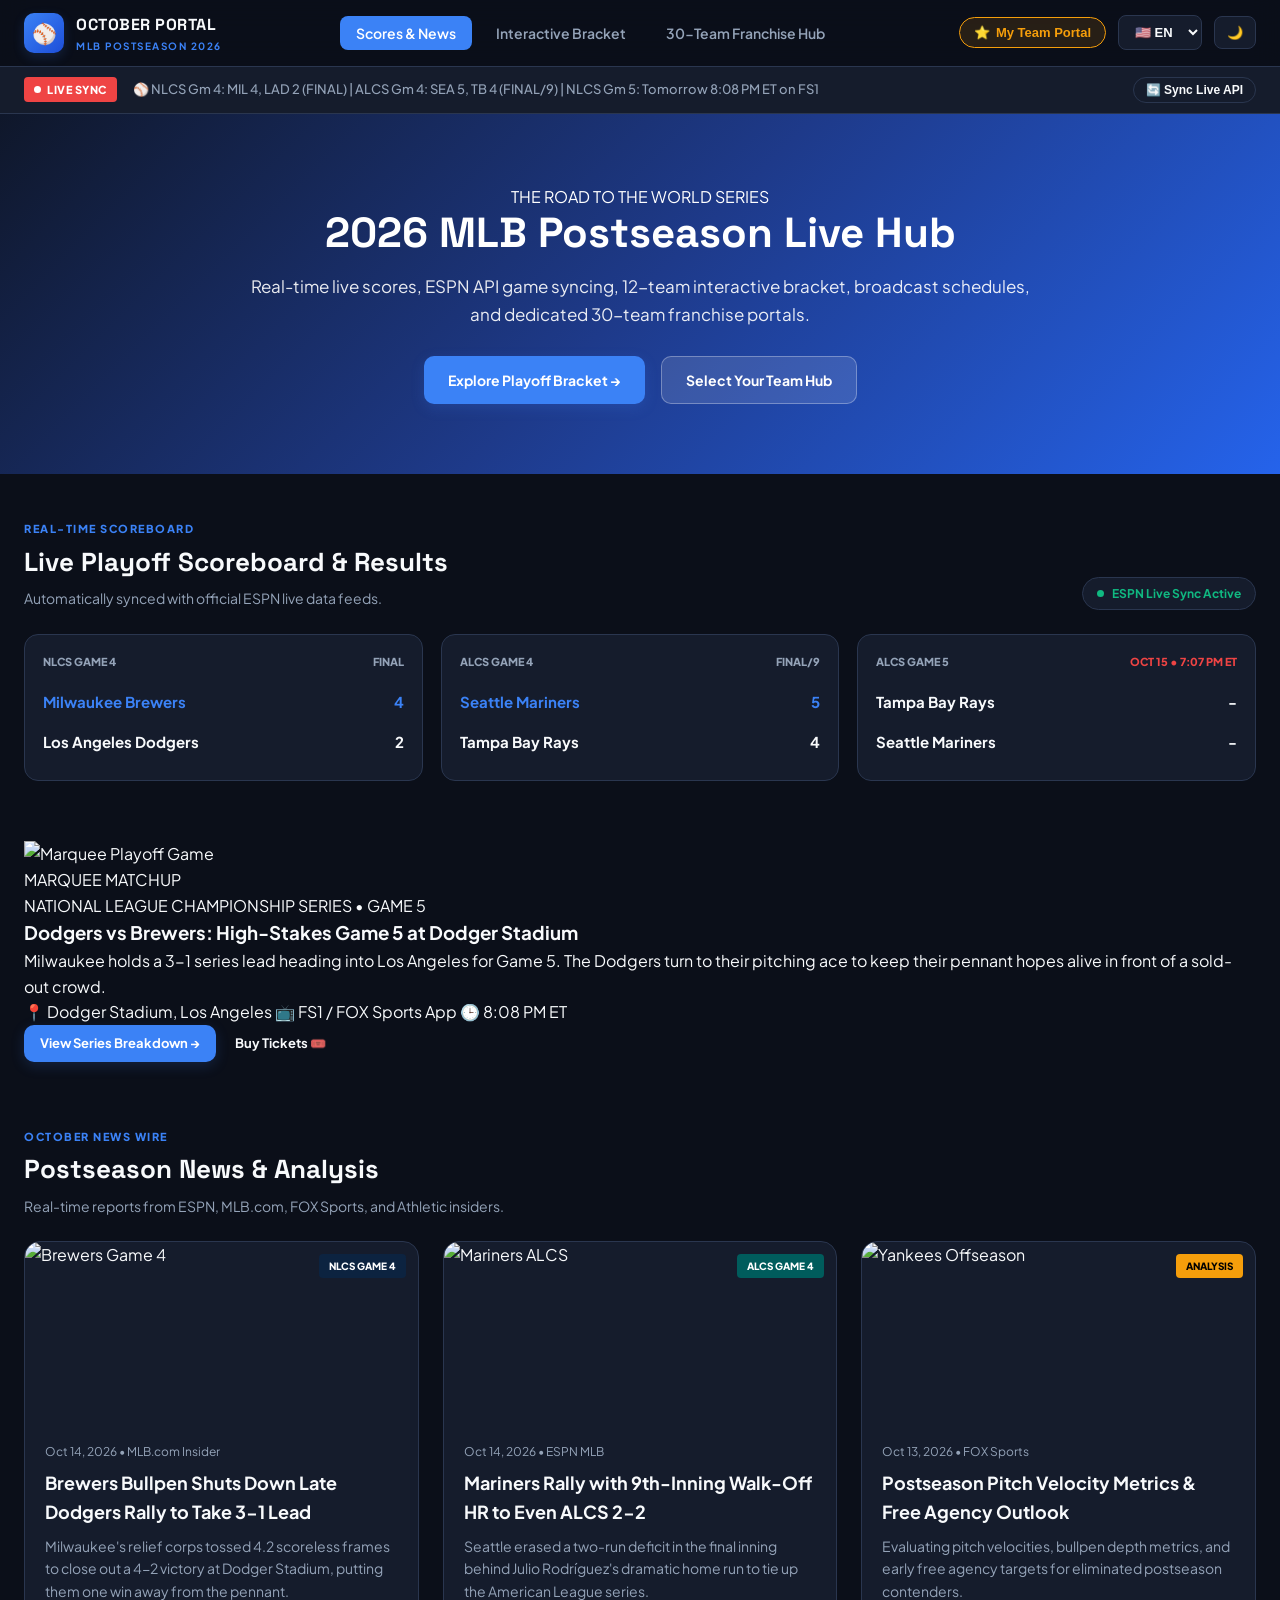
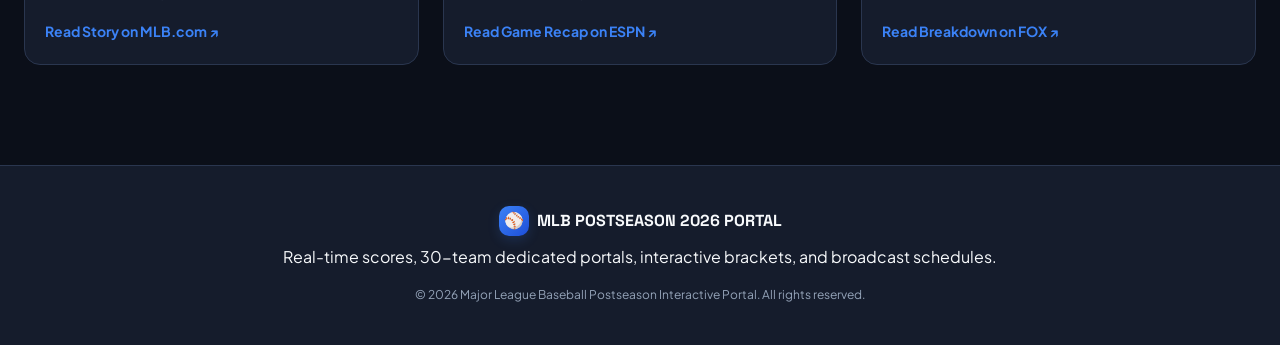
==== index.html @ 50878a73 "Update index.html" ====
<!DOCTYPE html>
<html lang="en">
<head>
  <meta charset="UTF-8">
  <meta name="viewport" content="width=device-width, initial-scale=1.0">
  <title>MLB Postseason 2026 | Live Scores & News Wire</title>
  <link rel="stylesheet" href="styles.css">
  <link rel="preconnect" href="https://fonts.googleapis.com">
  <link rel="preconnect" href="https://fonts.gstatic.com" crossorigin>
  <link href="https://fonts.googleapis.com/css2?family=Plus+Jakarta+Sans:wght@400;500;600;700;800&family=Space+Grotesk:wght@700;800&display=swap" rel="stylesheet">
</head>
<body class="dark-mode page-home">

  <!-- Sticky Glassmorphic Top Navigation -->
  <header class="top-header">
    <nav class="navbar">
      <a href="index.html" class="brand-logo">
        <div class="logo-icon-bg">⚾</div>
        <div class="logo-text">
          <span class="logo-title">OCTOBER PORTAL</span>
          <span class="logo-sub">MLB POSTSEASON 2026</span>
        </div>
      </a>

      <ul class="nav-directory">
        <li><a href="index.html" class="nav-link active" id="nav-home">Scores & News</a></li>
        <li><a href="bracket.html" class="nav-link" id="nav-bracket">Interactive Bracket</a></li>
        <li><a href="teams.html" class="nav-link" id="nav-teams">30-Team Franchise Hub</a></li>
      </ul>

      <div class="header-controls">
        <button onclick="openFavoriteTeamPortal()" class="fav-quick-pill" id="fav-quick-btn">
          <span class="star-icon">⭐</span> <span id="fav-quick-label">My Team Portal</span>
        </button>
        <div class="select-wrapper">
          <select id="lang-select" class="custom-select" onchange="changeLanguage(this.value)">
            <option value="en">🇺🇸 EN</option>
            <option value="es">🇲🇽 ES</option>
            <option value="zh">🇨🇳 ZH</option>
          </select>
        </div>
        <button id="theme-toggle" class="icon-toggle-btn" onclick="toggleTheme()" aria-label="Toggle Theme">
          <span id="theme-icon">🌙</span>
        </button>
      </div>
    </nav>
  </header>

  <!-- Live Score Ticker -->
  <div class="ticker-bar">
    <div class="ticker-badge"><span class="pulse-dot"></span> LIVE SYNC</div>
    <div class="ticker-content" id="ticker-content">
      <span>⚾ Syncing real-time MLB stats feed from ESPN...</span>
    </div>
    <button onclick="fetchLiveMLBData()" class="sync-refresh-btn">🔄 Sync Live API</button>
  </div>

  <!-- Hero Banner: Home Page -->
  <section class="hero-section hero-home">
    <div class="hero-overlay"></div>
    <div class="hero-container">
      <div class="hero-tag-badge">THE ROAD TO THE WORLD SERIES</div>
      <h1 id="hero-heading" class="hero-title">2026 MLB Postseason Live Hub</h1>
      <p id="hero-subtext" class="hero-description">Real-time live scores, ESPN API game syncing, 12-team interactive bracket, broadcast schedules, and dedicated 30-team franchise portals.</p>
      <div class="hero-btn-group">
        <a href="bracket.html" class="btn btn-primary" id="btn-hero-bracket">Explore Playoff Bracket →</a>
        <a href="teams.html" class="btn btn-secondary" id="btn-hero-teams">Select Your Team Hub</a>
      </div>
    </div>
  </section>

  <main class="main-layout">

    <!-- Live Scoreboard -->
    <section id="live-scores" class="content-section">
      <div class="section-heading">
        <div>
          <span class="heading-kicker">REAL-TIME SCOREBOARD</span>
          <h2 id="heading-live">Live Playoff Scoreboard & Results</h2>
          <p class="section-subtitle" id="sub-live">Automatically synced with official ESPN live data feeds.</p>
        </div>
        <div class="live-status-pill">
          <span class="pulse-dot green"></span> ESPN Live Sync Active
        </div>
      </div>

      <div class="scoreboard-grid" id="live-scoreboard-grid">
        <!-- Dynamically rendered by script.js -->
      </div>
    </section>

    <!-- Marquee Game Spotlight Feature -->
    <section class="content-section">
      <div class="marquee-feature-card">
        <div class="marquee-img-wrap">
          <img src="https://images.unsplash.com/photo-1540747913346-19e32dc3e97e?auto=format&fit=crop&w=1200&q=80" alt="Marquee Playoff Game" onerror="this.onerror=null; this.src='https://images.unsplash.com/photo-1508802222057-4cabc15b825f?auto=format&fit=crop&w=1200&q=80';">
          <div class="marquee-tag">MARQUEE MATCHUP</div>
        </div>
        <div class="marquee-body">
          <div class="marquee-league">NATIONAL LEAGUE CHAMPIONSHIP SERIES • GAME 5</div>
          <h3>Dodgers vs Brewers: High-Stakes Game 5 at Dodger Stadium</h3>
          <p>Milwaukee holds a 3-1 series lead heading into Los Angeles for Game 5. The Dodgers turn to their pitching ace to keep their pennant hopes alive in front of a sold-out crowd.</p>
          <div class="marquee-meta-row">
            <span class="meta-item">📍 Dodger Stadium, Los Angeles</span>
            <span class="meta-item">📺 FS1 / FOX Sports App</span>
            <span class="meta-item">🕒 8:08 PM ET</span>
          </div>
          <div class="marquee-actions">
            <a href="bracket.html" class="btn btn-primary btn-sm">View Series Breakdown →</a>
            <a href="https://www.ticketmaster.com/mlb" target="_blank" class="btn btn-outline btn-sm">Buy Tickets 🎟️</a>
          </div>
        </div>
      </div>
    </section>

    <!-- Postseason Media & News Wire -->
    <section id="news-feed" class="content-section">
      <div class="section-heading">
        <div>
          <span class="heading-kicker">OCTOBER NEWS WIRE</span>
          <h2 id="heading-news">Postseason News & Analysis</h2>
          <p class="section-subtitle">Real-time reports from ESPN, MLB.com, FOX Sports, and Athletic insiders.</p>
        </div>
      </div>

      <div class="news-masonry">
        <article class="news-card">
          <div class="news-thumb">
            <img src="https://images.unsplash.com/photo-1508802222057-4cabc15b825f?auto=format&fit=crop&w=800&q=80" alt="Brewers Game 4" onerror="this.onerror=null; this.src='https://images.unsplash.com/photo-1540747913346-19e32dc3e97e?auto=format&fit=crop&w=800&q=80';">
            <span class="news-badge badge-nlcs">NLCS GAME 4</span>
          </div>
          <div class="news-body">
            <div class="news-meta">Oct 14, 2026 • MLB.com Insider</div>
            <h3>Brewers Bullpen Shuts Down Late Dodgers Rally to Take 3-1 Lead</h3>
            <p>Milwaukee's relief corps tossed 4.2 scoreless frames to close out a 4-2 victory at Dodger Stadium, putting them one win away from the pennant.</p>
            <a href="https://www.mlb.com/news" target="_blank" class="news-action-btn">Read Story on MLB.com ↗</a>
          </div>
        </article>

        <article class="news-card">
          <div class="news-thumb">
            <img src="https://images.unsplash.com/photo-1562077772-3bd90403f7f0?auto=format&fit=crop&w=800&q=80" alt="Mariners ALCS" onerror="this.onerror=null; this.src='https://images.unsplash.com/photo-1540747913346-19e32dc3e97e?auto=format&fit=crop&w=800&q=80';">
            <span class="news-badge badge-alcs">ALCS GAME 4</span>
          </div>
          <div class="news-body">
            <div class="news-meta">Oct 14, 2026 • ESPN MLB</div>
            <h3>Mariners Rally with 9th-Inning Walk-Off HR to Even ALCS 2-2</h3>
            <p>Seattle erased a two-run deficit in the final inning behind Julio Rodríguez's dramatic home run to tie up the American League series.</p>
            <a href="https://www.espn.com/mlb/" target="_blank" class="news-action-btn">Read Game Recap on ESPN ↗</a>
          </div>
        </article>

        <article class="news-card">
          <div class="news-thumb">
            <img src="https://images.unsplash.com/photo-1516834474-48c0abc2a902?auto=format&fit=crop&w=800&q=80" alt="Yankees Offseason" onerror="this.onerror=null; this.src='https://images.unsplash.com/photo-1562077772-3bd90403f7f0?auto=format&fit=crop&w=800&q=80';">
            <span class="news-badge badge-analysis">ANALYSIS</span>
          </div>
          <div class="news-body">
            <div class="news-meta">Oct 13, 2026 • FOX Sports</div>
            <h3>Postseason Pitch Velocity Metrics & Free Agency Outlook</h3>
            <p>Evaluating pitch velocities, bullpen depth metrics, and early free agency targets for eliminated postseason contenders.</p>
            <a href="https://www.foxsports.com/mlb" target="_blank" class="news-action-btn">Read Breakdown on FOX ↗</a>
          </div>
        </article>
      </div>
    </section>

  </main>

  <footer>
    <div class="footer-container">
      <div class="footer-brand">
        <span class="logo-icon-bg sm">⚾</span>
        <span>MLB POSTSEASON 2026 PORTAL</span>
      </div>
      <p>Real-time scores, 30-team dedicated portals, interactive brackets, and broadcast schedules.</p>
      <div class="footer-copy">&copy; 2026 Major League Baseball Postseason Interactive Portal. All rights reserved.</div>
    </div>
  </footer>

  <script src="script.js"></script>
</body>
</html>
---- styles.css ----
/* Custom Design Variables */
:root {
  --bg-dark: #0b0f19;
  --bg-surface: #151c2c;
  --bg-surface-hover: #1e293b;
  --border-color: #2a364f;
  --text-main: #f8fafc;
  --text-muted: #94a3b8;
  
  --primary-blue: #3b82f6;
  --primary-blue-hover: #2563eb;
  --accent-gold: #f59e0b;
  --accent-green: #10b981;
  --accent-red: #ef4444;
  
  --header-bg: rgba(11, 15, 25, 0.92);
  --shadow-glow: rgba(59, 130, 246, 0.18);

  --team-theme-primary: #1e3a8a;
  --team-theme-accent: #2563eb;
}

body.light-mode {
  --bg-dark: #f8fafc;
  --bg-surface: #ffffff;
  --bg-surface-hover: #f1f5f9;
  --border-color: #cbd5e1;
  --text-main: #0f172a;
  --text-muted: #64748b;
  --primary-blue: #2563eb;
  --primary-blue-hover: #1d4ed8;
  --accent-gold: #d97706;
  --accent-green: #059669;
  --accent-red: #dc2626;
  --header-bg: rgba(255, 255, 255, 0.94);
  --shadow-glow: rgba(0, 0, 0, 0.06);
}

/* Base Reset & Hyperlink Engine (No Default Blue Links) */
* {
  box-sizing: border-box;
  margin: 0;
  padding: 0;
}

html {
  scroll-behavior: smooth;
  font-family: 'Plus Jakarta Sans', -apple-system, BlinkMacSystemFont, sans-serif;
}

body {
  background-color: var(--bg-dark);
  color: var(--text-main);
  line-height: 1.6;
  transition: background-color 0.3s ease, color 0.3s ease;
}

/* Global Link Reset - Removes default blue browser underlined links */
a, a:visited, a:hover, a:active {
  color: inherit;
  text-decoration: none;
}

/* Sticky Top Navigation Directory */
.top-header {
  position: sticky;
  top: 0;
  z-index: 1000;
  background-color: var(--header-bg);
  backdrop-filter: blur(14px);
  border-bottom: 1px solid var(--border-color);
}

.navbar {
  max-width: 1280px;
  margin: 0 auto;
  padding: 12px 24px;
  display: flex;
  justify-content: space-between;
  align-items: center;
  gap: 20px;
}

.brand-logo {
  display: flex;
  align-items: center;
  gap: 12px;
}

.logo-icon-bg {
  width: 40px;
  height: 40px;
  background: linear-gradient(135deg, var(--primary-blue), #1d4ed8);
  border-radius: 10px;
  display: flex;
  justify-content: center;
  align-items: center;
  font-size: 20px;
  box-shadow: 0 4px 12px var(--shadow-glow);
}

.logo-icon-bg.sm {
  width: 30px;
  height: 30px;
  font-size: 16px;
}

.logo-text {
  display: flex;
  flex-direction: column;
}

.logo-title {
  font-family: 'Space Grotesk', sans-serif;
  font-size: 16px;
  font-weight: 800;
  letter-spacing: 0.5px;
}

.logo-sub {
  font-size: 10px;
  font-weight: 700;
  color: var(--primary-blue);
  letter-spacing: 1.5px;
}

.nav-directory {
  display: flex;
  list-style: none;
  gap: 8px;
}

.nav-link {
  padding: 8px 16px;
  border-radius: 8px;
  font-size: 14px;
  font-weight: 600;
  color: var(--text-muted);
  transition: all 0.2s ease;
}

.nav-link:hover {
  color: var(--text-main);
  background-color: var(--bg-surface-hover);
}

.nav-link.active {
  background-color: var(--primary-blue);
  color: #ffffff;
}

.header-controls {
  display: flex;
  align-items: center;
  gap: 12px;
}

.fav-quick-pill {
  background-color: rgba(245, 158, 11, 0.12);
  color: var(--accent-gold);
  border: 1px solid var(--accent-gold);
  padding: 7px 14px;
  border-radius: 20px;
  font-size: 13px;
  font-weight: 700;
  cursor: pointer;
  display: flex;
  align-items: center;
  gap: 6px;
  transition: transform 0.2s;
}

.fav-quick-pill:hover {
  transform: translateY(-1px);
  background-color: rgba(245, 158, 11, 0.22);
}

.custom-select, select, button {
  background-color: var(--bg-surface);
  color: var(--text-main);
  border: 1px solid var(--border-color);
  padding: 8px 12px;
  border-radius: 8px;
  font-size: 13px;
  font-weight: 600;
  cursor: pointer;
  outline: none;
  transition: all 0.2s;
}

button:hover, select:hover {
  border-color: var(--primary-blue);
}

.icon-toggle-btn {
  padding: 8px 12px;
  border-radius: 8px;
}

/* Live Ticker Bar */
.ticker-bar {
  background-color: var(--bg-surface);
  border-bottom: 1px solid var(--border-color);
  padding: 10px 24px;
  display: flex;
  align-items: center;
  gap: 16px;
  font-size: 13px;
}

.ticker-badge {
  background-color: var(--accent-red);
  color: #ffffff;
  font-weight: 800;
  font-size: 11px;
  padding: 4px 10px;
  border-radius: 4px;
  letter-spacing: 0.5px;
  display: flex;
  align-items: center;
  gap: 6px;
  white-space: nowrap;
}

.pulse-dot {
  width: 7px;
  height: 7px;
  background-color: #ffffff;
  border-radius: 50%;
  animation: pulse-animation 1.5s infinite;
}

.pulse-dot.green {
  background-color: var(--accent-green);
}

@keyframes pulse-animation {
  0% { opacity: 1; transform: scale(0.9); }
  50% { opacity: 0.4; transform: scale(1.1); }
  100% { opacity: 1; transform: scale(0.9); }
}

.ticker-content {
  flex: 1;
  overflow: hidden;
  white-space: nowrap;
  color: var(--text-muted);
  font-weight: 500;
}

.sync-refresh-btn {
  padding: 5px 12px;
  font-size: 12px;
  border-radius: 20px;
}

/* Hero Section */
.hero-section {
  position: relative;
  background: linear-gradient(135deg, #0f172a 0%, #1e3a8a 50%, #2563eb 100%);
  padding: 70px 24px;
  text-align: center;
  color: #ffffff;
  overflow: hidden;
}

.hero-container {
  max-width: 800px;
  margin: 0 auto;
  position: relative;
  z-index: 2;
}

.hero-tag {
  display: inline-block;
  background-color: var(--accent-gold);
  color: #000000;
  font-size: 11px;
  font-weight: 900;
  padding: 4px 12px;
  border-radius: 20px;
  letter-spacing: 1px;
  margin-bottom: 16px;
}

.hero-title {
  font-family: 'Space Grotesk', sans-serif;
  font-size: 42px;
  font-weight: 800;
  line-height: 1.15;
  margin-bottom: 16px;
}

.hero-description {
  font-size: 17px;
  opacity: 0.9;
  margin-bottom: 28px;
}

.hero-btn-group {
  display: flex;
  justify-content: center;
  gap: 16px;
  flex-wrap: wrap;
}

/* Buttons Engine */
.btn {
  display: inline-flex;
  align-items: center;
  justify-content: center;
  padding: 12px 24px;
  border-radius: 10px;
  font-size: 14px;
  font-weight: 700;
  cursor: pointer;
  transition: all 0.2s ease;
  border: none;
}

.btn:hover {
  transform: translateY(-2px);
}

.btn-primary {
  background-color: var(--primary-blue);
  color: #ffffff;
  box-shadow: 0 4px 14px var(--shadow-glow);
}

.btn-primary:hover {
  background-color: var(--primary-blue-hover);
}

.btn-secondary {
  background-color: rgba(255, 255, 255, 0.12);
  color: #ffffff;
  border: 1px solid rgba(255, 255, 255, 0.3);
}

.btn-sm {
  padding: 8px 16px;
  font-size: 13px;
}

/* Content Layout */
.main-layout {
  max-width: 1280px;
  margin: 0 auto;
  padding: 40px 24px;
}

.content-section {
  margin-bottom: 60px;
}

.section-heading {
  display: flex;
  justify-content: space-between;
  align-items: flex-end;
  margin-bottom: 24px;
  flex-wrap: wrap;
  gap: 16px;
}

.heading-kicker {
  font-size: 11px;
  font-weight: 800;
  color: var(--primary-blue);
  letter-spacing: 1.5px;
}

.section-heading h2 {
  font-family: 'Space Grotesk', sans-serif;
  font-size: 26px;
  font-weight: 800;
  margin-top: 2px;
}

.section-subtitle {
  color: var(--text-muted);
  font-size: 14px;
  margin-top: 4px;
}

.live-status-pill {
  display: flex;
  align-items: center;
  gap: 8px;
  font-size: 12px;
  font-weight: 700;
  color: var(--accent-green);
  background-color: var(--bg-surface);
  padding: 6px 14px;
  border-radius: 20px;
  border: 1px solid var(--border-color);
}

/* Scoreboard Cards Grid */
.scoreboard-grid {
  display: grid;
  grid-template-columns: repeat(auto-fit, minmax(280px, 1fr));
  gap: 18px;
}

.score-card {
  background-color: var(--bg-surface);
  border: 1px solid var(--border-color);
  border-radius: 14px;
  padding: 18px;
  transition: transform 0.2s, border-color 0.2s;
}

.score-card:hover {
  transform: translateY(-3px);
  border-color: var(--primary-blue);
}

.card-top {
  display: flex;
  justify-content: space-between;
  font-size: 11px;
  font-weight: 800;
  color: var(--text-muted);
  margin-bottom: 12px;
}

.status-badge {
  color: var(--accent-red);
}

.status-badge.final {
  color: var(--text-muted);
}

.team-score-row {
  display: flex;
  justify-content: space-between;
  align-items: center;
  padding: 8px 0;
  font-size: 15px;
  font-weight: 700;
}

.team-score-row.winner {
  color: var(--primary-blue);
}

/* Interactive Playoff Bracket Grid */
.bracket-filter-btns {
  display: flex;
  gap: 8px;
}

.filter-tab {
  padding: 8px 16px;
  border-radius: 8px;
  font-size: 13px;
  font-weight: 700;
}

.filter-tab.active {
  background-color: var(--primary-blue);
  color: #ffffff;
  border-color: var(--primary-blue);
}

.bracket-wrapper {
  background-color: var(--bg-surface);
  border: 1px solid var(--border-color);
  border-radius: 16px;
  padding: 24px;
  overflow-x: auto;
}

.bracket-tree {
  display: grid;
  grid-template-columns: repeat(4, minmax(230px, 1fr));
  gap: 20px;
  min-width: 950px;
}

.round-header {
  font-size: 13px;
  font-weight: 800;
  text-transform: uppercase;
  letter-spacing: 0.5px;
  margin-bottom: 18px;
  padding-bottom: 8px;
  border-bottom: 2px solid var(--border-color);
  text-align: center;
}

.sub-head {
  font-size: 11px;
  color: var(--text-muted);
  text-transform: none;
  display: block;
}

.gold-header {
  color: var(--accent-gold);
}

.matchup-node {
  background-color: var(--bg-dark);
  border: 1px solid var(--border-color);
  border-radius: 12px;
  padding: 12px;
  margin-bottom: 18px;
  cursor: pointer;
  transition: transform 0.2s, border-color 0.2s, box-shadow 0.2s;
}

.matchup-node:hover {
  transform: scale(1.02);
  border-color: var(--primary-blue);
  box-shadow: 0 4px 14px var(--shadow-glow);
}

.node-label {
  font-size: 10px;
  font-weight: 800;
  color: var(--text-muted);
  margin-bottom: 8px;
}

.live-label {
  color: var(--accent-red);
}

.ws-label {
  color: var(--accent-gold);
}

.node-team {
  display: flex;
  justify-content: space-between;
  align-items: center;
  padding: 6px 8px;
  border-radius: 6px;
  font-size: 13px;
  font-weight: 600;
}

.node-team.winner {
  background-color: rgba(59, 130, 246, 0.15);
  color: var(--primary-blue);
  font-weight: 800;
}

.node-score {
  font-weight: 800;
}

.node-status {
  font-size: 11px;
  font-weight: 700;
  text-align: center;
  margin-top: 8px;
  color: var(--text-muted);
}

.node-status.gold {
  color: var(--accent-gold);
}

/* Info List Card */
.info-card-box {
  background-color: var(--bg-surface);
  border: 1px solid var(--border-color);
  border-radius: 14px;
  padding: 24px;
  margin-top: 24px;
}

.info-card-box h3 {
  font-size: 18px;
  margin-bottom: 12px;
}

.styled-info-list {
  list-style: none;
}

.styled-info-list li {
  padding: 8px 0;
  font-size: 14px;
  color: var(--text-muted);
  border-bottom: 1px dashed var(--border-color);
}

.styled-info-list li strong {
  color: var(--text-main);
}

/* Schedule Table */
.table-card-wrapper {
  background-color: var(--bg-surface);
  border: 1px solid var(--border-color);
  border-radius: 14px;
  overflow-x: auto;
}

.schedule-table {
  width: 100%;
  border-collapse: collapse;
  text-align: left;
}

.schedule-table th, .schedule-table td {
  padding: 16px 20px;
  border-bottom: 1px solid var(--border-color);
  font-size: 14px;
}

.schedule-table th {
  background-color: rgba(0, 0, 0, 0.12);
  color: var(--text-muted);
  font-size: 12px;
  text-transform: uppercase;
}

.net-pill {
  display: inline-block;
  padding: 4px 10px;
  border-radius: 6px;
  font-size: 11px;
  font-weight: 800;
  color: #ffffff;
}

.net-fox { background-color: #002d62; }
.net-fs1 { background-color: #022340; border: 1px solid #00a4e4; }
.net-tbs { background-color: #00a3e0; }
.net-espn { background-color: #cc0000; }

.ticket-pill-btn {
  background-color: var(--accent-green);
  color: #ffffff !important;
  padding: 6px 14px;
  border-radius: 6px;
  font-size: 12px;
  font-weight: 700;
  display: inline-block;
  transition: transform 0.2s;
}

.ticket-pill-btn:hover {
  transform: translateY(-2px);
}

/* 30-Team Franchise Directory Grid */
.division-tab-bar {
  display: flex;
  gap: 8px;
  overflow-x: auto;
  margin-bottom: 20px;
  padding-bottom: 6px;
}

.div-tab-btn {
  padding: 8px 16px;
  border-radius: 20px;
  white-space: nowrap;
}

.div-tab-btn.active {
  background-color: var(--primary-blue);
  color: #ffffff;
  border-color: var(--primary-blue);
}

.team-grid-picker {
  display: grid;
  grid-template-columns: repeat(auto-fill, minmax(130px, 1fr));
  gap: 12px;
  margin-bottom: 24px;
  max-height: 280px;
  overflow-y: auto;
  padding-right: 4px;
}

.team-btn {
  background-color: var(--bg-surface);
  border: 1px solid var(--border-color);
  padding: 12px;
  border-radius: 10px;
  font-size: 13px;
  font-weight: 700;
  text-align: center;
  cursor: pointer;
  transition: all 0.2s;
}

.team-btn:hover, .team-btn.active {
  background-color: var(--primary-blue);
  color: #ffffff;
  border-color: var(--primary-blue);
}

/* Dynamic Spotlight Preview Card */
.spotlight-card {
  display: grid;
  grid-template-columns: 320px 1fr;
  gap: 28px;
  background-color: var(--bg-surface);
  border: 1px solid var(--border-color);
  border-radius: 18px;
  padding: 28px;
}

@media (max-width: 820px) {
  .spotlight-card {
    grid-template-columns: 1fr;
  }
}

.spotlight-media {
  position: relative;
  border-radius: 14px;
  overflow: hidden;
  height: 240px;
}

.spotlight-media img {
  width: 100%;
  height: 100%;
  object-fit: cover;
}

.spotlight-media-badge {
  position: absolute;
  bottom: 12px;
  left: 12px;
  background-color: rgba(0, 0, 0, 0.85);
  color: var(--accent-gold);
  font-size: 12px;
  font-weight: 800;
  padding: 4px 12px;
  border-radius: 6px;
}

.spotlight-header {
  display: flex;
  justify-content: space-between;
  align-items: center;
  margin-bottom: 14px;
  flex-wrap: wrap;
  gap: 12px;
}

.spotlight-header h3 {
  font-size: 26px;
  font-weight: 800;
}

.spotlight-action-row {
  display: flex;
  gap: 10px;
}

.btn-fav-heart {
  background-color: rgba(239, 68, 68, 0.12);
  color: var(--accent-red);
  border: 1px solid var(--accent-red);
  padding: 8px 16px;
  border-radius: 20px;
  font-size: 13px;
}

.spotlight-description {
  font-size: 15px;
  color: var(--text-muted);
  margin-bottom: 20px;
}

.spotlight-stats-grid {
  display: grid;
  grid-template-columns: repeat(auto-fit, minmax(130px, 1fr));
  gap: 12px;
}

.stat-pill-box {
  background-color: var(--bg-dark);
  border: 1px solid var(--border-color);
  padding: 12px 14px;
  border-radius: 10px;
}

.stat-lbl {
  display: block;
  font-size: 11px;
  color: var(--text-muted);
}

.stat-val {
  font-size: 15px;
  font-weight: 800;
  color: var(--primary-blue);
}

/* Dedicated Team Portal View */
.portal-header-banner {
  background: linear-gradient(135deg, var(--team-theme-primary) 0%, var(--team-theme-accent) 100%);
  padding: 45px 24px;
  color: #ffffff;
  border-bottom: 2px solid rgba(255, 255, 255, 0.1);
}

.portal-container {
  max-width: 1280px;
  margin: 0 auto;
}

.back-link-btn {
  background-color: rgba(0, 0, 0, 0.35);
  color: #ffffff;
  border: 1px solid rgba(255, 255, 255, 0.3);
  padding: 6px 16px;
  border-radius: 20px;
  font-size: 13px;
  font-weight: 700;
  margin-bottom: 20px;
  cursor: pointer;
}

.portal-identity-row {
  display: flex;
  align-items: center;
  gap: 20px;
}

.portal-logo-circle {
  width: 80px;
  height: 80px;
  background: rgba(255, 255, 255, 0.15);
  border: 2px solid rgba(255, 255, 255, 0.3);
  border-radius: 50%;
  display: flex;
  justify-content: center;
  align-items: center;
  font-size: 38px;
}

.portal-badge-group {
  display: flex;
  gap: 8px;
  margin-bottom: 6px;
}

.pill-badge {
  font-size: 11px;
  font-weight: 800;
  padding: 3px 10px;
  border-radius: 12px;
}

.pill-badge.gold {
  background-color: var(--accent-gold);
  color: #000000;
}

.pill-badge.outline {
  border: 1px solid #ffffff;
  color: #ffffff;
}

.portal-titles h1 {
  font-family: 'Space Grotesk', sans-serif;
  font-size: 36px;
  font-weight: 800;
}

.portal-sub {
  opacity: 0.85;
  font-size: 15px;
}

.portal-actions {
  display: flex;
  gap: 12px;
  margin-top: 24px;
}

.portal-subnav-tabs {
  display: flex;
  gap: 12px;
  border-bottom: 2px solid var(--border-color);
  margin-bottom: 30px;
  overflow-x: auto;
}

.portal-tab-btn {
  background: transparent;
  border: none;
  border-bottom: 3px solid transparent;
  border-radius: 0;
  padding: 12px 20px;
  font-size: 15px;
  font-weight: 700;
  color: var(--text-muted);
}

.portal-tab-btn.active {
  color: var(--primary-blue);
  border-bottom-color: var(--primary-blue);
  background: transparent;
}

.portal-tab-content {
  display: none;
}

.portal-tab-content.active {
  display: block;
}

.portal-grid-2col {
  display: grid;
  grid-template-columns: 2fr 1fr;
  gap: 24px;
}

@media (max-width: 850px) {
  .portal-grid-2col {
    grid-template-columns: 1fr;
  }
}

.card-box {
  background-color: var(--bg-surface);
  border: 1px solid var(--border-color);
  border-radius: 16px;
  padding: 24px;
}

.body-p {
  font-size: 16px;
  line-height: 1.7;
  color: var(--text-main);
  margin-top: 10px;
}

.honors-data-list {
  list-style: none;
  margin-top: 16px;
}

.honors-data-list li {
  padding: 12px 0;
  border-bottom: 1px solid var(--border-color);
  display: flex;
  justify-content: space-between;
  font-size: 14px;
}

.roster-card-grid {
  display: grid;
  grid-template-columns: repeat(auto-fit, minmax(220px, 1fr));
  gap: 16px;
  margin-top: 20px;
}

.roster-card {
  background-color: var(--bg-dark);
  border: 1px solid var(--border-color);
  padding: 16px;
  border-radius: 12px;
}

.roster-card strong {
  display: block;
  font-size: 16px;
  color: var(--primary-blue);
}

.roster-card span {
  font-size: 13px;
  color: var(--text-muted);
}

/* News Masonry Engine */
.news-masonry {
  display: grid;
  grid-template-columns: repeat(auto-fit, minmax(300px, 1fr));
  gap: 24px;
}

.news-card {
  background-color: var(--bg-surface);
  border: 1px solid var(--border-color);
  border-radius: 16px;
  overflow: hidden;
  transition: transform 0.2s;
}

.news-card:hover {
  transform: translateY(-4px);
}

.news-thumb {
  position: relative;
  height: 180px;
}

.news-thumb img {
  width: 100%;
  height: 100%;
  object-fit: cover;
}

.news-badge {
  position: absolute;
  top: 12px;
  right: 12px;
  background: rgba(0, 0, 0, 0.85);
  color: #fff;
  font-size: 10px;
  font-weight: 800;
  padding: 4px 10px;
  border-radius: 4px;
}

.badge-nlcs { background-color: #0c2340; }
.badge-alcs { background-color: #005c5c; }
.badge-analysis { background-color: #f59e0b; color: #000; }

.news-body {
  padding: 20px;
}

.news-meta {
  font-size: 12px;
  color: var(--text-muted);
}

.news-body h3 {
  font-size: 18px;
  margin: 8px 0;
}

.news-body p {
  font-size: 14px;
  color: var(--text-muted);
  margin-bottom: 16px;
}

.news-action-btn {
  color: var(--primary-blue);
  font-weight: 700;
  font-size: 14px;
  display: inline-block;
}

.news-action-btn:hover {
  text-decoration: underline;
}

/* Modal Window Overlay */
.modal-backdrop {
  position: fixed;
  top: 0;
  left: 0;
  width: 100%;
  height: 100%;
  background-color: rgba(0, 0, 0, 0.8);
  backdrop-filter: blur(6px);
  z-index: 2000;
  display: none;
  justify-content: center;
  align-items: center;
  padding: 20px;
}

.modal-card {
  background-color: var(--bg-surface);
  border: 1px solid var(--border-color);
  border-radius: 18px;
  max-width: 550px;
  width: 100%;
  padding: 28px;
  position: relative;
}

.modal-close-btn {
  position: absolute;
  top: 16px;
  right: 16px;
  font-size: 24px;
  border: none;
  background: none;
  color: var(--text-muted);
  cursor: pointer;
}

/* Footer */
footer {
  border-top: 1px solid var(--border-color);
  padding: 40px 24px;
  text-align: center;
  background-color: var(--bg-surface);
}

.footer-brand {
  display: flex;
  align-items: center;
  justify-content: center;
  gap: 8px;
  font-family: 'Space Grotesk', sans-serif;
  font-weight: 800;
  font-size: 16px;
  margin-bottom: 8px;
}

.footer-copy {
  margin-top: 16px;
  font-size: 12px;
  color: var(--text-muted);
}
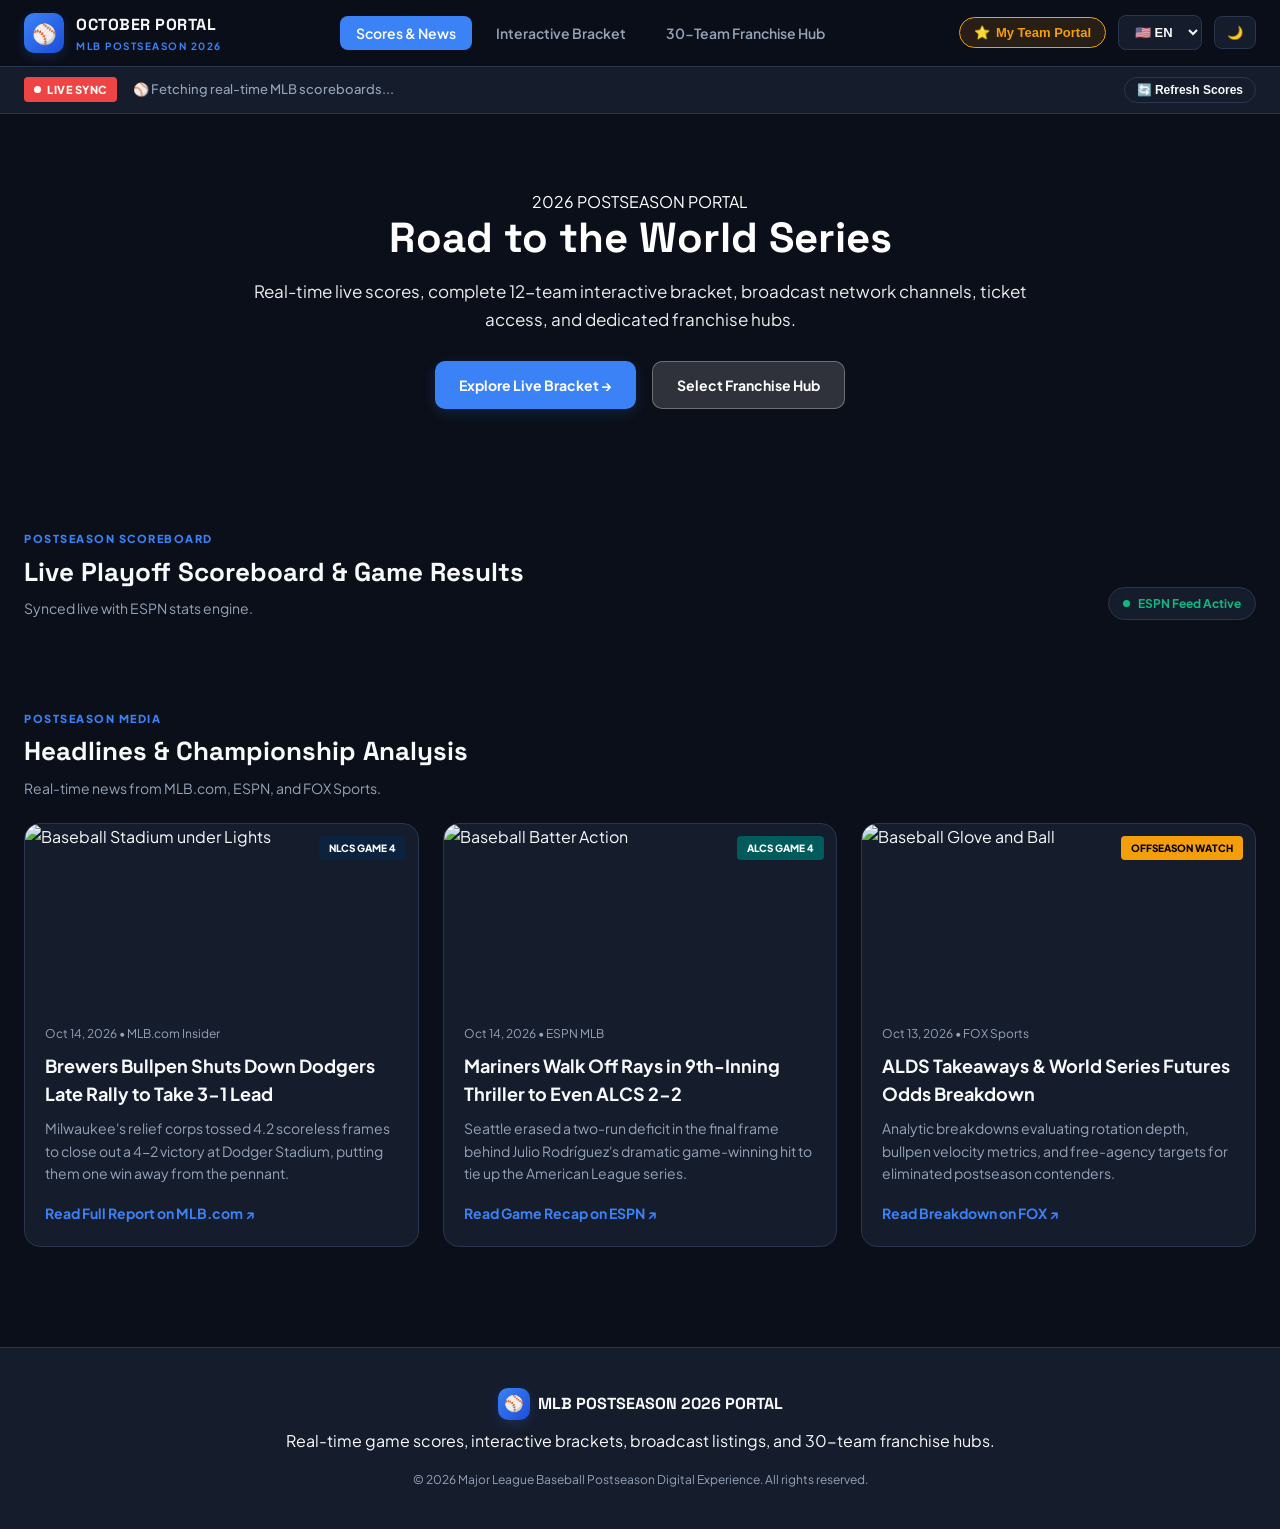
==== commit 7189c616: "Update index.html" ====
--- a/index.html
+++ b/index.html
@@ -3,15 +3,15 @@
 <head>
   <meta charset="UTF-8">
   <meta name="viewport" content="width=device-width, initial-scale=1.0">
-  <title>MLB Postseason 2026 | Live Scores & News Wire</title>
+  <title>MLB Postseason 2026 | Scores & News Hub</title>
   <link rel="stylesheet" href="styles.css">
   <link rel="preconnect" href="https://fonts.googleapis.com">
   <link rel="preconnect" href="https://fonts.gstatic.com" crossorigin>
   <link href="https://fonts.googleapis.com/css2?family=Plus+Jakarta+Sans:wght@400;500;600;700;800&family=Space+Grotesk:wght@700;800&display=swap" rel="stylesheet">
 </head>
-<body class="dark-mode page-home">
+<body class="dark-mode">
 
-  <!-- Sticky Glassmorphic Top Navigation -->
+  <!-- Sticky Top Directory Bar -->
   <header class="top-header">
     <nav class="navbar">
       <a href="index.html" class="brand-logo">
@@ -46,119 +46,94 @@
     </nav>
   </header>
 
-  <!-- Live Score Ticker -->
+  <!-- Live Scores Ticker Banner -->
   <div class="ticker-bar">
     <div class="ticker-badge"><span class="pulse-dot"></span> LIVE SYNC</div>
     <div class="ticker-content" id="ticker-content">
-      <span>⚾ Syncing real-time MLB stats feed from ESPN...</span>
+      <span>⚾ Fetching real-time MLB scoreboards...</span>
     </div>
-    <button onclick="fetchLiveMLBData()" class="sync-refresh-btn">🔄 Sync Live API</button>
+    <button onclick="fetchLiveMLBData()" class="sync-refresh-btn">🔄 Refresh Scores</button>
   </div>
 
-  <!-- Hero Banner: Home Page -->
-  <section class="hero-section hero-home">
-    <div class="hero-overlay"></div>
+  <!-- Hero Banner Section -->
+  <section class="hero-section">
     <div class="hero-container">
-      <div class="hero-tag-badge">THE ROAD TO THE WORLD SERIES</div>
-      <h1 id="hero-heading" class="hero-title">2026 MLB Postseason Live Hub</h1>
-      <p id="hero-subtext" class="hero-description">Real-time live scores, ESPN API game syncing, 12-team interactive bracket, broadcast schedules, and dedicated 30-team franchise portals.</p>
+      <div class="hero-tag">2026 POSTSEASON PORTAL</div>
+      <h1 id="hero-heading" class="hero-title">Road to the World Series</h1>
+      <p id="hero-subtext" class="hero-description">Real-time live scores, complete 12-team interactive bracket, broadcast network channels, ticket access, and dedicated franchise hubs.</p>
       <div class="hero-btn-group">
-        <a href="bracket.html" class="btn btn-primary" id="btn-hero-bracket">Explore Playoff Bracket →</a>
-        <a href="teams.html" class="btn btn-secondary" id="btn-hero-teams">Select Your Team Hub</a>
+        <a href="bracket.html" class="btn btn-primary" id="btn-hero-bracket">Explore Live Bracket →</a>
+        <a href="teams.html" class="btn btn-secondary" id="btn-hero-teams">Select Franchise Hub</a>
       </div>
     </div>
   </section>
 
   <main class="main-layout">
 
-    <!-- Live Scoreboard -->
+    <!-- Section 1: Live Playoff Scoreboard -->
     <section id="live-scores" class="content-section">
       <div class="section-heading">
         <div>
-          <span class="heading-kicker">REAL-TIME SCOREBOARD</span>
-          <h2 id="heading-live">Live Playoff Scoreboard & Results</h2>
-          <p class="section-subtitle" id="sub-live">Automatically synced with official ESPN live data feeds.</p>
+          <span class="heading-kicker">POSTSEASON SCOREBOARD</span>
+          <h2 id="heading-live">Live Playoff Scoreboard & Game Results</h2>
+          <p class="section-subtitle" id="sub-live">Synced live with ESPN stats engine.</p>
         </div>
         <div class="live-status-pill">
-          <span class="pulse-dot green"></span> ESPN Live Sync Active
+          <span class="pulse-dot green"></span> ESPN Feed Active
         </div>
       </div>
 
       <div class="scoreboard-grid" id="live-scoreboard-grid">
-        <!-- Dynamically rendered by script.js -->
+        <!-- Rendered dynamically by script.js -->
       </div>
     </section>
 
-    <!-- Marquee Game Spotlight Feature -->
-    <section class="content-section">
-      <div class="marquee-feature-card">
-        <div class="marquee-img-wrap">
-          <img src="https://images.unsplash.com/photo-1540747913346-19e32dc3e97e?auto=format&fit=crop&w=1200&q=80" alt="Marquee Playoff Game" onerror="this.onerror=null; this.src='https://images.unsplash.com/photo-1508802222057-4cabc15b825f?auto=format&fit=crop&w=1200&q=80';">
-          <div class="marquee-tag">MARQUEE MATCHUP</div>
-        </div>
-        <div class="marquee-body">
-          <div class="marquee-league">NATIONAL LEAGUE CHAMPIONSHIP SERIES • GAME 5</div>
-          <h3>Dodgers vs Brewers: High-Stakes Game 5 at Dodger Stadium</h3>
-          <p>Milwaukee holds a 3-1 series lead heading into Los Angeles for Game 5. The Dodgers turn to their pitching ace to keep their pennant hopes alive in front of a sold-out crowd.</p>
-          <div class="marquee-meta-row">
-            <span class="meta-item">📍 Dodger Stadium, Los Angeles</span>
-            <span class="meta-item">📺 FS1 / FOX Sports App</span>
-            <span class="meta-item">🕒 8:08 PM ET</span>
-          </div>
-          <div class="marquee-actions">
-            <a href="bracket.html" class="btn btn-primary btn-sm">View Series Breakdown →</a>
-            <a href="https://www.ticketmaster.com/mlb" target="_blank" class="btn btn-outline btn-sm">Buy Tickets 🎟️</a>
-          </div>
-        </div>
-      </div>
-    </section>
-
-    <!-- Postseason Media & News Wire -->
+    <!-- Section 2: Postseason Headlines -->
     <section id="news-feed" class="content-section">
       <div class="section-heading">
         <div>
-          <span class="heading-kicker">OCTOBER NEWS WIRE</span>
-          <h2 id="heading-news">Postseason News & Analysis</h2>
-          <p class="section-subtitle">Real-time reports from ESPN, MLB.com, FOX Sports, and Athletic insiders.</p>
+          <span class="heading-kicker">POSTSEASON MEDIA</span>
+          <h2 id="heading-news">Headlines & Championship Analysis</h2>
+          <p class="section-subtitle">Real-time news from MLB.com, ESPN, and FOX Sports.</p>
         </div>
       </div>
 
       <div class="news-masonry">
         <article class="news-card">
           <div class="news-thumb">
-            <img src="https://images.unsplash.com/photo-1508802222057-4cabc15b825f?auto=format&fit=crop&w=800&q=80" alt="Brewers Game 4" onerror="this.onerror=null; this.src='https://images.unsplash.com/photo-1540747913346-19e32dc3e97e?auto=format&fit=crop&w=800&q=80';">
+            <img src="https://images.unsplash.com/photo-1508802222057-4cabc15b825f?auto=format&fit=crop&w=800&q=80" alt="Baseball Stadium under Lights">
             <span class="news-badge badge-nlcs">NLCS GAME 4</span>
           </div>
           <div class="news-body">
             <div class="news-meta">Oct 14, 2026 • MLB.com Insider</div>
-            <h3>Brewers Bullpen Shuts Down Late Dodgers Rally to Take 3-1 Lead</h3>
+            <h3>Brewers Bullpen Shuts Down Dodgers Late Rally to Take 3-1 Lead</h3>
             <p>Milwaukee's relief corps tossed 4.2 scoreless frames to close out a 4-2 victory at Dodger Stadium, putting them one win away from the pennant.</p>
-            <a href="https://www.mlb.com/news" target="_blank" class="news-action-btn">Read Story on MLB.com ↗</a>
+            <a href="https://www.mlb.com/news" target="_blank" class="news-action-btn">Read Full Report on MLB.com ↗</a>
           </div>
         </article>
 
         <article class="news-card">
           <div class="news-thumb">
-            <img src="https://images.unsplash.com/photo-1562077772-3bd90403f7f0?auto=format&fit=crop&w=800&q=80" alt="Mariners ALCS" onerror="this.onerror=null; this.src='https://images.unsplash.com/photo-1540747913346-19e32dc3e97e?auto=format&fit=crop&w=800&q=80';">
+            <img src="https://images.unsplash.com/photo-1540747913346-19e32dc3e97e?auto=format&fit=crop&w=800&q=80" alt="Baseball Batter Action">
             <span class="news-badge badge-alcs">ALCS GAME 4</span>
           </div>
           <div class="news-body">
             <div class="news-meta">Oct 14, 2026 • ESPN MLB</div>
-            <h3>Mariners Rally with 9th-Inning Walk-Off HR to Even ALCS 2-2</h3>
-            <p>Seattle erased a two-run deficit in the final inning behind Julio Rodríguez's dramatic home run to tie up the American League series.</p>
+            <h3>Mariners Walk Off Rays in 9th-Inning Thriller to Even ALCS 2-2</h3>
+            <p>Seattle erased a two-run deficit in the final frame behind Julio Rodríguez's dramatic game-winning hit to tie up the American League series.</p>
             <a href="https://www.espn.com/mlb/" target="_blank" class="news-action-btn">Read Game Recap on ESPN ↗</a>
           </div>
         </article>
 
         <article class="news-card">
           <div class="news-thumb">
-            <img src="https://images.unsplash.com/photo-1516834474-48c0abc2a902?auto=format&fit=crop&w=800&q=80" alt="Yankees Offseason" onerror="this.onerror=null; this.src='https://images.unsplash.com/photo-1562077772-3bd90403f7f0?auto=format&fit=crop&w=800&q=80';">
-            <span class="news-badge badge-analysis">ANALYSIS</span>
+            <img src="https://images.unsplash.com/photo-1562077772-3bd90403f7f0?auto=format&fit=crop&w=800&q=80" alt="Baseball Glove and Ball">
+            <span class="news-badge badge-analysis">OFFSEASON WATCH</span>
           </div>
           <div class="news-body">
             <div class="news-meta">Oct 13, 2026 • FOX Sports</div>
-            <h3>Postseason Pitch Velocity Metrics & Free Agency Outlook</h3>
-            <p>Evaluating pitch velocities, bullpen depth metrics, and early free agency targets for eliminated postseason contenders.</p>
+            <h3>ALDS Takeaways & World Series Futures Odds Breakdown</h3>
+            <p>Analytic breakdowns evaluating rotation depth, bullpen velocity metrics, and free-agency targets for eliminated postseason contenders.</p>
             <a href="https://www.foxsports.com/mlb" target="_blank" class="news-action-btn">Read Breakdown on FOX ↗</a>
           </div>
         </article>
@@ -173,8 +148,8 @@
         <span class="logo-icon-bg sm">⚾</span>
         <span>MLB POSTSEASON 2026 PORTAL</span>
       </div>
-      <p>Real-time scores, 30-team dedicated portals, interactive brackets, and broadcast schedules.</p>
-      <div class="footer-copy">&copy; 2026 Major League Baseball Postseason Interactive Portal. All rights reserved.</div>
+      <p>Real-time game scores, interactive brackets, broadcast listings, and 30-team franchise hubs.</p>
+      <div class="footer-copy">&copy; 2026 Major League Baseball Postseason Digital Experience. All rights reserved.</div>
     </div>
   </footer>
 
--- a/styles.css
+++ b/styles.css
@@ -1,4 +1,4 @@
-/* Custom Design Variables */
+/* Color Palette & Custom UI Engine */
 :root {
   --bg-dark: #0b0f19;
   --bg-surface: #151c2c;
@@ -36,7 +36,7 @@
   --shadow-glow: rgba(0, 0, 0, 0.06);
 }
 
-/* Base Reset & Hyperlink Engine (No Default Blue Links) */
+/* Global Reset Engine - Eliminates Default Blue Underlined Links */
 * {
   box-sizing: border-box;
   margin: 0;
@@ -55,13 +55,12 @@
   transition: background-color 0.3s ease, color 0.3s ease;
 }
 
-/* Global Link Reset - Removes default blue browser underlined links */
 a, a:visited, a:hover, a:active {
   color: inherit;
   text-decoration: none;
 }
 
-/* Sticky Top Navigation Directory */
+/* Sticky Top Glass Navbar */
 .top-header {
   position: sticky;
   top: 0;
@@ -100,8 +99,8 @@
 }
 
 .logo-icon-bg.sm {
-  width: 30px;
-  height: 30px;
+  width: 32px;
+  height: 32px;
   font-size: 16px;
 }
 
@@ -254,14 +253,37 @@
   border-radius: 20px;
 }
 
-/* Hero Section */
+/* Page-Specific Hero Section Differentiation */
 .hero-section {
   position: relative;
-  background: linear-gradient(135deg, #0f172a 0%, #1e3a8a 50%, #2563eb 100%);
-  padding: 70px 24px;
+  padding: 75px 24px;
   text-align: center;
   color: #ffffff;
   overflow: hidden;
+}
+
+.hero-overlay {
+  position: absolute;
+  top: 0;
+  left: 0;
+  width: 100%;
+  height: 100%;
+  z-index: 1;
+}
+
+.hero-home {
+  background: linear-gradient(135deg, rgba(15, 23, 42, 0.85) 0%, rgba(30, 58, 138, 0.85) 100%),
+              url('https://images.unsplash.com/photo-1540747913346-19e32dc3e97e?auto=format&fit=crop&w=1600&q=80') center/cover no-repeat;
+}
+
+.hero-bracket {
+  background: linear-gradient(135deg, rgba(15, 23, 42, 0.9) 0%, rgba(15, 118, 110, 0.85) 100%),
+              url('https://images.unsplash.com/photo-1508802222057-4cabc15b825f?auto=format&fit=crop&w=1600&q=80') center/cover no-repeat;
+}
+
+.hero-teams {
+  background: linear-gradient(135deg, rgba(15, 23, 42, 0.9) 0%, rgba(126, 34, 206, 0.85) 100%),
+              url('https://images.unsplash.com/photo-1562077772-3bd90403f7f0?auto=format&fit=crop&w=1600&q=80') center/cover no-repeat;
 }
 
 .hero-container {
@@ -271,18 +293,23 @@
   z-index: 2;
 }
 
-.hero-tag {
+.hero-tag-badge {
   display: inline-block;
-  background-color: var(--accent-gold);
-  color: #000000;
+  background-color: var(--primary-blue);
+  color: #ffffff;
   font-size: 11px;
   font-weight: 900;
-  padding: 4px 12px;
+  padding: 4px 14px;
   border-radius: 20px;
   letter-spacing: 1px;
   margin-bottom: 16px;
 }
 
+.hero-tag-badge.gold {
+  background-color: var(--accent-gold);
+  color: #000000;
+}
+
 .hero-title {
   font-family: 'Space Grotesk', sans-serif;
   font-size: 42px;
@@ -293,7 +320,7 @@
 
 .hero-description {
   font-size: 17px;
-  opacity: 0.9;
+  opacity: 0.92;
   margin-bottom: 28px;
 }
 
@@ -304,7 +331,7 @@
   flex-wrap: wrap;
 }
 
-/* Buttons Engine */
+/* Button Component Engine */
 .btn {
   display: inline-flex;
   align-items: center;
@@ -333,9 +360,15 @@
 }
 
 .btn-secondary {
-  background-color: rgba(255, 255, 255, 0.12);
+  background-color: rgba(255, 255, 255, 0.15);
   color: #ffffff;
   border: 1px solid rgba(255, 255, 255, 0.3);
+}
+
+.btn-outline {
+  background: transparent;
+  border: 1px solid var(--border-color);
+  color: var(--text-main);
 }
 
 .btn-sm {
@@ -446,7 +479,91 @@
   color: var(--primary-blue);
 }
 
-/* Interactive Playoff Bracket Grid */
+/* Marquee Game Spotlight Card */
+.marquee-feature-card {
+  display: grid;
+  grid-template-columns: 420px 1fr;
+  background-color: var(--bg-surface);
+  border: 1px solid var(--border-color);
+  border-radius: 18px;
+  overflow: hidden;
+  box-shadow: 0 10px 30px rgba(0, 0, 0, 0.2);
+}
+
+@media (max-width: 900px) {
+  .marquee-feature-card {
+    grid-template-columns: 1fr;
+  }
+}
+
+.marquee-img-wrap {
+  position: relative;
+  height: 100%;
+  min-height: 250px;
+}
+
+.marquee-img-wrap img {
+  width: 100%;
+  height: 100%;
+  object-fit: cover;
+}
+
+.marquee-tag {
+  position: absolute;
+  top: 14px;
+  left: 14px;
+  background-color: var(--accent-gold);
+  color: #000000;
+  font-size: 10px;
+  font-weight: 900;
+  padding: 4px 10px;
+  border-radius: 4px;
+  letter-spacing: 1px;
+}
+
+.marquee-body {
+  padding: 30px;
+  display: flex;
+  flex-direction: column;
+  justify-content: center;
+}
+
+.marquee-league {
+  font-size: 11px;
+  font-weight: 800;
+  color: var(--primary-blue);
+  letter-spacing: 1px;
+  margin-bottom: 6px;
+}
+
+.marquee-body h3 {
+  font-family: 'Space Grotesk', sans-serif;
+  font-size: 24px;
+  font-weight: 800;
+  margin-bottom: 12px;
+}
+
+.marquee-body p {
+  color: var(--text-muted);
+  font-size: 15px;
+  margin-bottom: 20px;
+}
+
+.marquee-meta-row {
+  display: flex;
+  gap: 16px;
+  font-size: 13px;
+  color: var(--text-main);
+  margin-bottom: 22px;
+  flex-wrap: wrap;
+}
+
+.marquee-actions {
+  display: flex;
+  gap: 12px;
+}
+
+/* Interactive Bracket Grid */
 .bracket-filter-btns {
   display: flex;
   gap: 8px;
@@ -565,33 +682,34 @@
   color: var(--accent-gold);
 }
 
-/* Info List Card */
-.info-card-box {
+/* Postseason Rules 4-Column Grid */
+.rules-grid-4col {
+  display: grid;
+  grid-template-columns: repeat(auto-fit, minmax(220px, 1fr));
+  gap: 18px;
+}
+
+.rule-card {
   background-color: var(--bg-surface);
   border: 1px solid var(--border-color);
   border-radius: 14px;
-  padding: 24px;
-  margin-top: 24px;
-}
-
-.info-card-box h3 {
-  font-size: 18px;
-  margin-bottom: 12px;
-}
-
-.styled-info-list {
-  list-style: none;
-}
-
-.styled-info-list li {
-  padding: 8px 0;
-  font-size: 14px;
-  color: var(--text-muted);
-  border-bottom: 1px dashed var(--border-color);
-}
-
-.styled-info-list li strong {
-  color: var(--text-main);
+  padding: 20px;
+  text-align: center;
+}
+
+.rule-icon {
+  font-size: 32px;
+  margin-bottom: 10px;
+}
+
+.rule-card h4 {
+  font-size: 16px;
+  margin-bottom: 6px;
+}
+
+.rule-card p {
+  font-size: 13px;
+  color: var(--text-muted);
 }
 
 /* Schedule Table */
@@ -699,7 +817,7 @@
   border-color: var(--primary-blue);
 }
 
-/* Dynamic Spotlight Preview Card */
+/* Spotlight Card */
 .spotlight-card {
   display: grid;
   grid-template-columns: 320px 1fr;
@@ -1057,7 +1175,7 @@
   text-decoration: underline;
 }
 
-/* Modal Window Overlay */
+/* Modal Overlay Window */
 .modal-backdrop {
   position: fixed;
   top: 0;
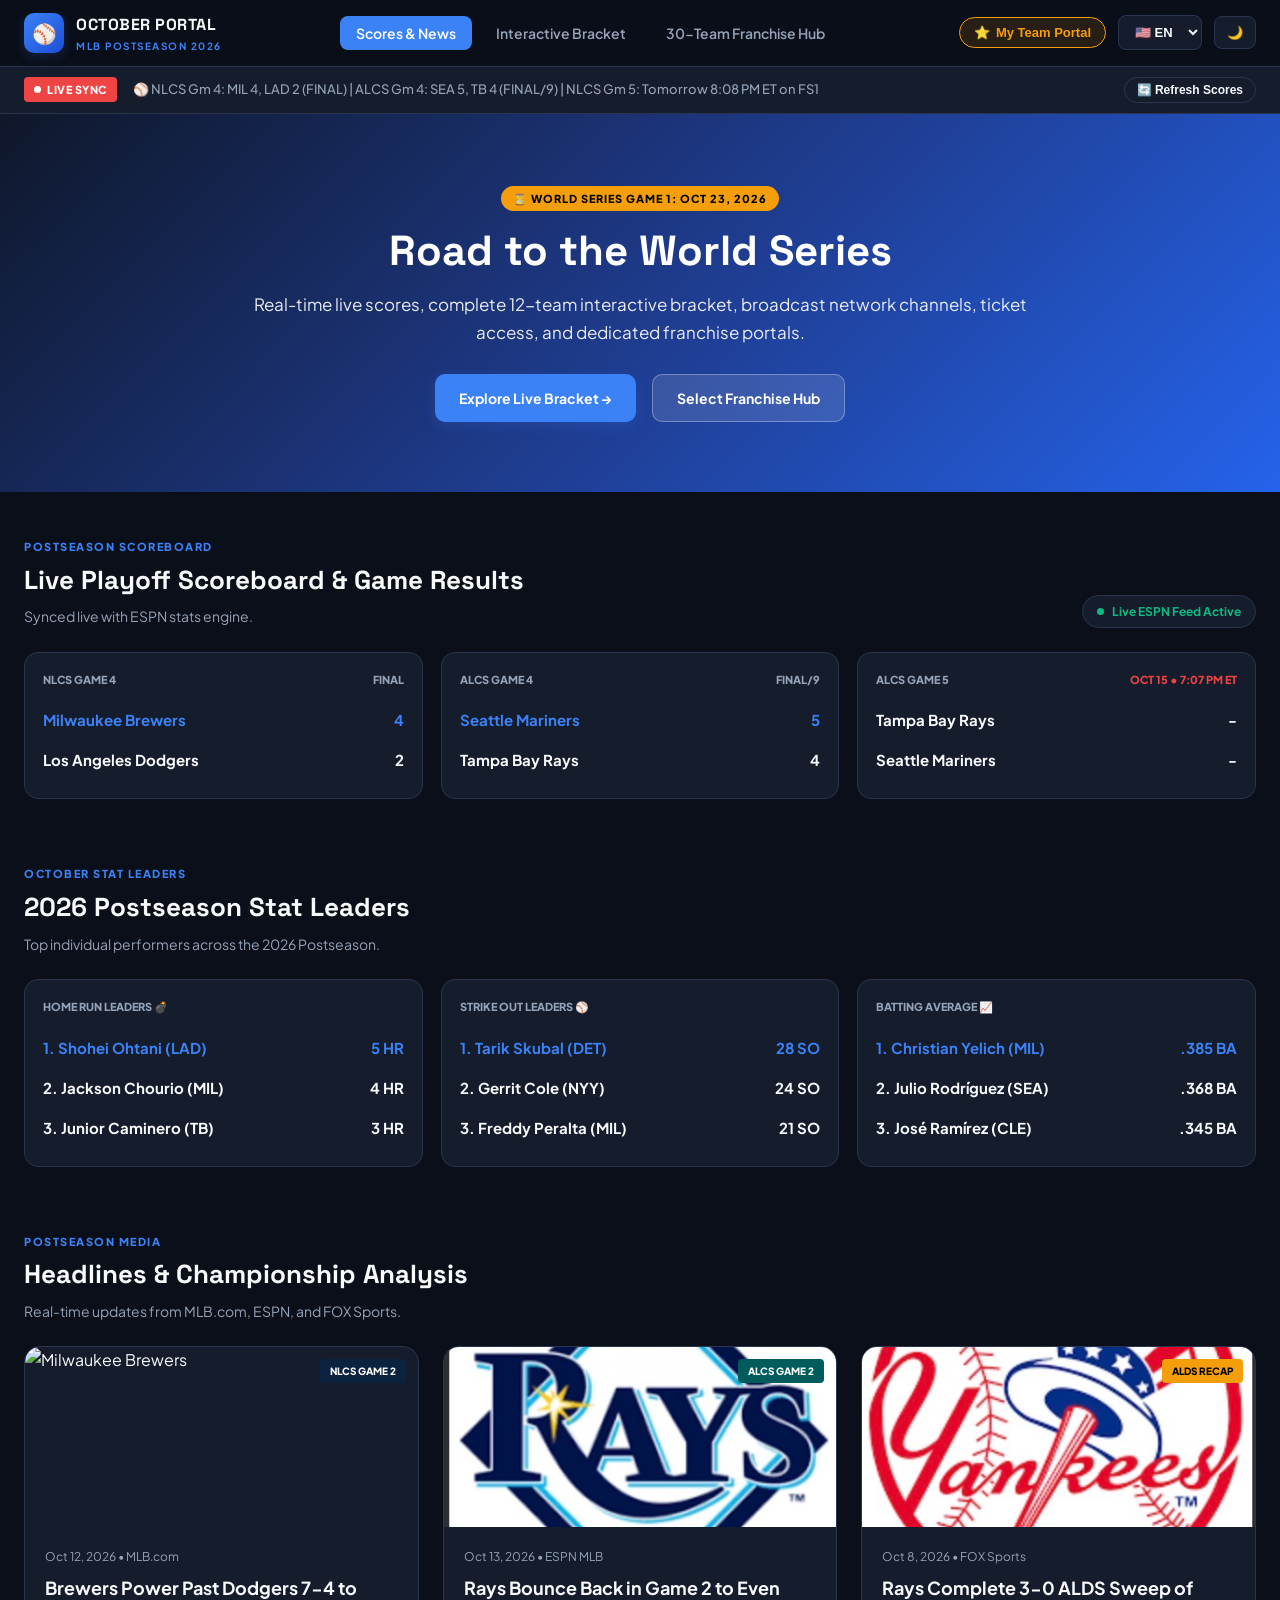
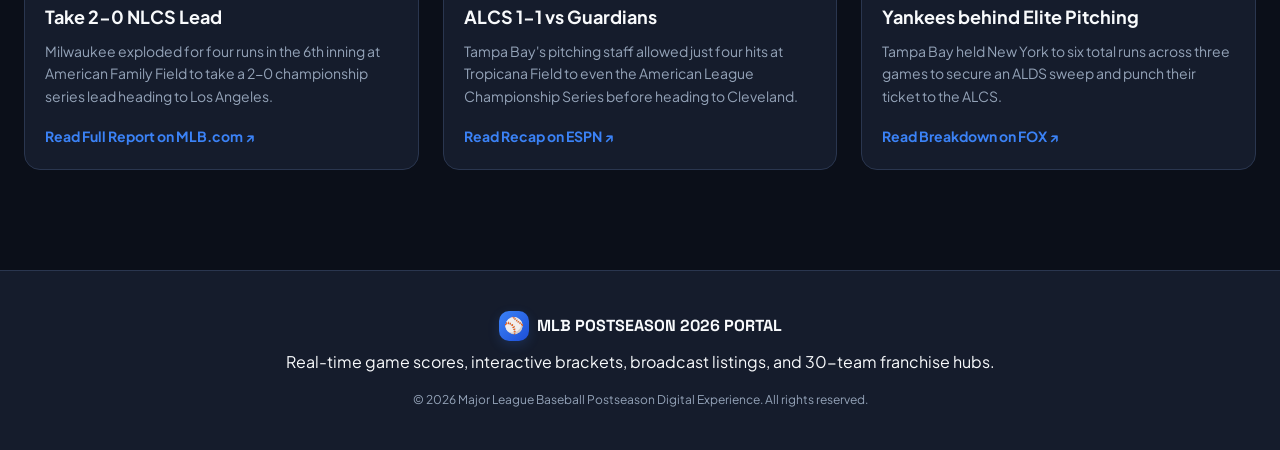
==== commit 70557fe3: "Update index.html" ====
--- a/index.html
+++ b/index.html
@@ -11,7 +11,7 @@
 </head>
 <body class="dark-mode">
 
-  <!-- Sticky Top Directory Bar -->
+  <!-- Sticky Glassmorphic Top Bar -->
   <header class="top-header">
     <nav class="navbar">
       <a href="index.html" class="brand-logo">
@@ -46,21 +46,21 @@
     </nav>
   </header>
 
-  <!-- Live Scores Ticker Banner -->
+  <!-- Live Ticker Banner -->
   <div class="ticker-bar">
     <div class="ticker-badge"><span class="pulse-dot"></span> LIVE SYNC</div>
     <div class="ticker-content" id="ticker-content">
-      <span>⚾ Fetching real-time MLB scoreboards...</span>
+      <span>⚾ Connecting to ESPN real-time MLB stats feed...</span>
     </div>
     <button onclick="fetchLiveMLBData()" class="sync-refresh-btn">🔄 Refresh Scores</button>
   </div>
 
-  <!-- Hero Banner Section -->
+  <!-- Hero Section with World Series Countdown -->
   <section class="hero-section">
     <div class="hero-container">
-      <div class="hero-tag">2026 POSTSEASON PORTAL</div>
+      <div class="hero-tag" id="ws-countdown-tag">⏳ WORLD SERIES GAME 1: OCT 23, 2026</div>
       <h1 id="hero-heading" class="hero-title">Road to the World Series</h1>
-      <p id="hero-subtext" class="hero-description">Real-time live scores, complete 12-team interactive bracket, broadcast network channels, ticket access, and dedicated franchise hubs.</p>
+      <p id="hero-subtext" class="hero-description">Real-time live scores, complete 12-team interactive bracket, broadcast network channels, ticket access, and dedicated franchise portals.</p>
       <div class="hero-btn-group">
         <a href="bracket.html" class="btn btn-primary" id="btn-hero-bracket">Explore Live Bracket →</a>
         <a href="teams.html" class="btn btn-secondary" id="btn-hero-teams">Select Franchise Hub</a>
@@ -70,7 +70,7 @@
 
   <main class="main-layout">
 
-    <!-- Section 1: Live Playoff Scoreboard -->
+    <!-- Live Scoreboard -->
     <section id="live-scores" class="content-section">
       <div class="section-heading">
         <div>
@@ -79,61 +79,95 @@
           <p class="section-subtitle" id="sub-live">Synced live with ESPN stats engine.</p>
         </div>
         <div class="live-status-pill">
-          <span class="pulse-dot green"></span> ESPN Feed Active
+          <span class="pulse-dot green"></span> Live ESPN Feed Active
         </div>
       </div>
 
       <div class="scoreboard-grid" id="live-scoreboard-grid">
-        <!-- Rendered dynamically by script.js -->
+        <!-- Dynamically rendered -->
       </div>
     </section>
 
-    <!-- Section 2: Postseason Headlines -->
+    <!-- Postseason Stat Leaders Widget -->
+    <section id="stat-leaders" class="content-section">
+      <div class="section-heading">
+        <div>
+          <span class="heading-kicker">OCTOBER STAT LEADERS</span>
+          <h2>2026 Postseason Stat Leaders</h2>
+          <p class="section-subtitle">Top individual performers across the 2026 Postseason.</p>
+        </div>
+      </div>
+
+      <div class="scoreboard-grid">
+        <div class="score-card leader-card">
+          <div class="card-top"><span>HOME RUN LEADERS 💣</span></div>
+          <div class="team-score-row winner"><span>1. Shohei Ohtani (LAD)</span> <span>5 HR</span></div>
+          <div class="team-score-row"><span>2. Jackson Chourio (MIL)</span> <span>4 HR</span></div>
+          <div class="team-score-row"><span>3. Junior Caminero (TB)</span> <span>3 HR</span></div>
+        </div>
+
+        <div class="score-card leader-card">
+          <div class="card-top"><span>STRIKE OUT LEADERS ⚾</span></div>
+          <div class="team-score-row winner"><span>1. Tarik Skubal (DET)</span> <span>28 SO</span></div>
+          <div class="team-score-row"><span>2. Gerrit Cole (NYY)</span> <span>24 SO</span></div>
+          <div class="team-score-row"><span>3. Freddy Peralta (MIL)</span> <span>21 SO</span></div>
+        </div>
+
+        <div class="score-card leader-card">
+          <div class="card-top"><span>BATTING AVERAGE 📈</span></div>
+          <div class="team-score-row winner"><span>1. Christian Yelich (MIL)</span> <span>.385 BA</span></div>
+          <div class="team-score-row"><span>2. Julio Rodríguez (SEA)</span> <span>.368 BA</span></div>
+          <div class="team-score-row"><span>3. José Ramírez (CLE)</span> <span>.345 BA</span></div>
+        </div>
+      </div>
+    </section>
+
+    <!-- Postseason Headlines -->
     <section id="news-feed" class="content-section">
       <div class="section-heading">
         <div>
           <span class="heading-kicker">POSTSEASON MEDIA</span>
           <h2 id="heading-news">Headlines & Championship Analysis</h2>
-          <p class="section-subtitle">Real-time news from MLB.com, ESPN, and FOX Sports.</p>
+          <p class="section-subtitle">Real-time updates from MLB.com, ESPN, and FOX Sports.</p>
         </div>
       </div>
 
       <div class="news-masonry">
         <article class="news-card">
           <div class="news-thumb">
-            <img src="https://images.unsplash.com/photo-1508802222057-4cabc15b825f?auto=format&fit=crop&w=800&q=80" alt="Baseball Stadium under Lights">
-            <span class="news-badge badge-nlcs">NLCS GAME 4</span>
+            <img src="brewers.jpg" alt="Milwaukee Brewers" onerror="this.onerror=null; this.src='https://images.unsplash.com/photo-1508802222057-4cabc15b825f?auto=format&fit=crop&w=800&q=80';">
+            <span class="news-badge badge-nlcs">NLCS GAME 2</span>
           </div>
           <div class="news-body">
-            <div class="news-meta">Oct 14, 2026 • MLB.com Insider</div>
-            <h3>Brewers Bullpen Shuts Down Dodgers Late Rally to Take 3-1 Lead</h3>
-            <p>Milwaukee's relief corps tossed 4.2 scoreless frames to close out a 4-2 victory at Dodger Stadium, putting them one win away from the pennant.</p>
+            <div class="news-meta">Oct 12, 2026 • MLB.com</div>
+            <h3>Brewers Power Past Dodgers 7-4 to Take 2-0 NLCS Lead</h3>
+            <p>Milwaukee exploded for four runs in the 6th inning at American Family Field to take a 2-0 championship series lead heading to Los Angeles.</p>
             <a href="https://www.mlb.com/news" target="_blank" class="news-action-btn">Read Full Report on MLB.com ↗</a>
           </div>
         </article>
 
         <article class="news-card">
           <div class="news-thumb">
-            <img src="https://images.unsplash.com/photo-1540747913346-19e32dc3e97e?auto=format&fit=crop&w=800&q=80" alt="Baseball Batter Action">
-            <span class="news-badge badge-alcs">ALCS GAME 4</span>
+            <img src="rays.jpg" alt="Tampa Bay Rays" onerror="this.onerror=null; this.src='https://images.unsplash.com/photo-1540747913346-19e32dc3e97e?auto=format&fit=crop&w=800&q=80';">
+            <span class="news-badge badge-alcs">ALCS GAME 2</span>
           </div>
           <div class="news-body">
-            <div class="news-meta">Oct 14, 2026 • ESPN MLB</div>
-            <h3>Mariners Walk Off Rays in 9th-Inning Thriller to Even ALCS 2-2</h3>
-            <p>Seattle erased a two-run deficit in the final frame behind Julio Rodríguez's dramatic game-winning hit to tie up the American League series.</p>
-            <a href="https://www.espn.com/mlb/" target="_blank" class="news-action-btn">Read Game Recap on ESPN ↗</a>
+            <div class="news-meta">Oct 13, 2026 • ESPN MLB</div>
+            <h3>Rays Bounce Back in Game 2 to Even ALCS 1-1 vs Guardians</h3>
+            <p>Tampa Bay's pitching staff allowed just four hits at Tropicana Field to even the American League Championship Series before heading to Cleveland.</p>
+            <a href="https://www.espn.com/mlb/" target="_blank" class="news-action-btn">Read Recap on ESPN ↗</a>
           </div>
         </article>
 
         <article class="news-card">
           <div class="news-thumb">
-            <img src="https://images.unsplash.com/photo-1562077772-3bd90403f7f0?auto=format&fit=crop&w=800&q=80" alt="Baseball Glove and Ball">
-            <span class="news-badge badge-analysis">OFFSEASON WATCH</span>
+            <img src="yankees.jpg" alt="New York Yankees" onerror="this.onerror=null; this.src='https://images.unsplash.com/photo-1562077772-3bd90403f7f0?auto=format&fit=crop&w=800&q=80';">
+            <span class="news-badge badge-analysis">ALDS RECAP</span>
           </div>
           <div class="news-body">
-            <div class="news-meta">Oct 13, 2026 • FOX Sports</div>
-            <h3>ALDS Takeaways & World Series Futures Odds Breakdown</h3>
-            <p>Analytic breakdowns evaluating rotation depth, bullpen velocity metrics, and free-agency targets for eliminated postseason contenders.</p>
+            <div class="news-meta">Oct 8, 2026 • FOX Sports</div>
+            <h3>Rays Complete 3-0 ALDS Sweep of Yankees behind Elite Pitching</h3>
+            <p>Tampa Bay held New York to six total runs across three games to secure an ALDS sweep and punch their ticket to the ALCS.</p>
             <a href="https://www.foxsports.com/mlb" target="_blank" class="news-action-btn">Read Breakdown on FOX ↗</a>
           </div>
         </article>
--- a/styles.css
+++ b/styles.css
@@ -1,4 +1,4 @@
-/* Color Palette & Custom UI Engine */
+/* Color Palette & Layout System */
 :root {
   --bg-dark: #0b0f19;
   --bg-surface: #151c2c;
@@ -36,7 +36,7 @@
   --shadow-glow: rgba(0, 0, 0, 0.06);
 }
 
-/* Global Reset Engine - Eliminates Default Blue Underlined Links */
+/* Hyperlink Reset Engine */
 * {
   box-sizing: border-box;
   margin: 0;
@@ -55,12 +55,13 @@
   transition: background-color 0.3s ease, color 0.3s ease;
 }
 
+/* Zero Blue Links Reset */
 a, a:visited, a:hover, a:active {
   color: inherit;
   text-decoration: none;
 }
 
-/* Sticky Top Glass Navbar */
+/* Header & Glass Navbar */
 .top-header {
   position: sticky;
   top: 0;
@@ -99,8 +100,8 @@
 }
 
 .logo-icon-bg.sm {
-  width: 32px;
-  height: 32px;
+  width: 30px;
+  height: 30px;
   font-size: 16px;
 }
 
@@ -253,37 +254,14 @@
   border-radius: 20px;
 }
 
-/* Page-Specific Hero Section Differentiation */
+/* Hero Section */
 .hero-section {
   position: relative;
-  padding: 75px 24px;
+  background: linear-gradient(135deg, #0f172a 0%, #1e3a8a 50%, #2563eb 100%);
+  padding: 70px 24px;
   text-align: center;
   color: #ffffff;
   overflow: hidden;
-}
-
-.hero-overlay {
-  position: absolute;
-  top: 0;
-  left: 0;
-  width: 100%;
-  height: 100%;
-  z-index: 1;
-}
-
-.hero-home {
-  background: linear-gradient(135deg, rgba(15, 23, 42, 0.85) 0%, rgba(30, 58, 138, 0.85) 100%),
-              url('https://images.unsplash.com/photo-1540747913346-19e32dc3e97e?auto=format&fit=crop&w=1600&q=80') center/cover no-repeat;
-}
-
-.hero-bracket {
-  background: linear-gradient(135deg, rgba(15, 23, 42, 0.9) 0%, rgba(15, 118, 110, 0.85) 100%),
-              url('https://images.unsplash.com/photo-1508802222057-4cabc15b825f?auto=format&fit=crop&w=1600&q=80') center/cover no-repeat;
-}
-
-.hero-teams {
-  background: linear-gradient(135deg, rgba(15, 23, 42, 0.9) 0%, rgba(126, 34, 206, 0.85) 100%),
-              url('https://images.unsplash.com/photo-1562077772-3bd90403f7f0?auto=format&fit=crop&w=1600&q=80') center/cover no-repeat;
 }
 
 .hero-container {
@@ -293,23 +271,18 @@
   z-index: 2;
 }
 
-.hero-tag-badge {
+.hero-tag {
   display: inline-block;
-  background-color: var(--primary-blue);
-  color: #ffffff;
+  background-color: var(--accent-gold);
+  color: #000000;
   font-size: 11px;
   font-weight: 900;
-  padding: 4px 14px;
+  padding: 4px 12px;
   border-radius: 20px;
   letter-spacing: 1px;
   margin-bottom: 16px;
 }
 
-.hero-tag-badge.gold {
-  background-color: var(--accent-gold);
-  color: #000000;
-}
-
 .hero-title {
   font-family: 'Space Grotesk', sans-serif;
   font-size: 42px;
@@ -320,7 +293,7 @@
 
 .hero-description {
   font-size: 17px;
-  opacity: 0.92;
+  opacity: 0.9;
   margin-bottom: 28px;
 }
 
@@ -331,7 +304,7 @@
   flex-wrap: wrap;
 }
 
-/* Button Component Engine */
+/* Buttons */
 .btn {
   display: inline-flex;
   align-items: center;
@@ -360,15 +333,9 @@
 }
 
 .btn-secondary {
-  background-color: rgba(255, 255, 255, 0.15);
+  background-color: rgba(255, 255, 255, 0.12);
   color: #ffffff;
   border: 1px solid rgba(255, 255, 255, 0.3);
-}
-
-.btn-outline {
-  background: transparent;
-  border: 1px solid var(--border-color);
-  color: var(--text-main);
 }
 
 .btn-sm {
@@ -429,7 +396,7 @@
   border: 1px solid var(--border-color);
 }
 
-/* Scoreboard Cards Grid */
+/* Scoreboard Grid */
 .scoreboard-grid {
   display: grid;
   grid-template-columns: repeat(auto-fit, minmax(280px, 1fr));
@@ -479,91 +446,7 @@
   color: var(--primary-blue);
 }
 
-/* Marquee Game Spotlight Card */
-.marquee-feature-card {
-  display: grid;
-  grid-template-columns: 420px 1fr;
-  background-color: var(--bg-surface);
-  border: 1px solid var(--border-color);
-  border-radius: 18px;
-  overflow: hidden;
-  box-shadow: 0 10px 30px rgba(0, 0, 0, 0.2);
-}
-
-@media (max-width: 900px) {
-  .marquee-feature-card {
-    grid-template-columns: 1fr;
-  }
-}
-
-.marquee-img-wrap {
-  position: relative;
-  height: 100%;
-  min-height: 250px;
-}
-
-.marquee-img-wrap img {
-  width: 100%;
-  height: 100%;
-  object-fit: cover;
-}
-
-.marquee-tag {
-  position: absolute;
-  top: 14px;
-  left: 14px;
-  background-color: var(--accent-gold);
-  color: #000000;
-  font-size: 10px;
-  font-weight: 900;
-  padding: 4px 10px;
-  border-radius: 4px;
-  letter-spacing: 1px;
-}
-
-.marquee-body {
-  padding: 30px;
-  display: flex;
-  flex-direction: column;
-  justify-content: center;
-}
-
-.marquee-league {
-  font-size: 11px;
-  font-weight: 800;
-  color: var(--primary-blue);
-  letter-spacing: 1px;
-  margin-bottom: 6px;
-}
-
-.marquee-body h3 {
-  font-family: 'Space Grotesk', sans-serif;
-  font-size: 24px;
-  font-weight: 800;
-  margin-bottom: 12px;
-}
-
-.marquee-body p {
-  color: var(--text-muted);
-  font-size: 15px;
-  margin-bottom: 20px;
-}
-
-.marquee-meta-row {
-  display: flex;
-  gap: 16px;
-  font-size: 13px;
-  color: var(--text-main);
-  margin-bottom: 22px;
-  flex-wrap: wrap;
-}
-
-.marquee-actions {
-  display: flex;
-  gap: 12px;
-}
-
-/* Interactive Bracket Grid */
+/* Playoff Bracket */
 .bracket-filter-btns {
   display: flex;
   gap: 8px;
@@ -682,37 +565,36 @@
   color: var(--accent-gold);
 }
 
-/* Postseason Rules 4-Column Grid */
-.rules-grid-4col {
-  display: grid;
-  grid-template-columns: repeat(auto-fit, minmax(220px, 1fr));
-  gap: 18px;
-}
-
-.rule-card {
+/* Info Box */
+.info-card-box {
   background-color: var(--bg-surface);
   border: 1px solid var(--border-color);
   border-radius: 14px;
-  padding: 20px;
-  text-align: center;
-}
-
-.rule-icon {
-  font-size: 32px;
-  margin-bottom: 10px;
-}
-
-.rule-card h4 {
-  font-size: 16px;
-  margin-bottom: 6px;
-}
-
-.rule-card p {
-  font-size: 13px;
-  color: var(--text-muted);
-}
-
-/* Schedule Table */
+  padding: 24px;
+  margin-top: 24px;
+}
+
+.info-card-box h3 {
+  font-size: 18px;
+  margin-bottom: 12px;
+}
+
+.styled-info-list {
+  list-style: none;
+}
+
+.styled-info-list li {
+  padding: 8px 0;
+  font-size: 14px;
+  color: var(--text-muted);
+  border-bottom: 1px dashed var(--border-color);
+}
+
+.styled-info-list li strong {
+  color: var(--text-main);
+}
+
+/* Table Card */
 .table-card-wrapper {
   background-color: var(--bg-surface);
   border: 1px solid var(--border-color);
@@ -768,7 +650,7 @@
   transform: translateY(-2px);
 }
 
-/* 30-Team Franchise Directory Grid */
+/* 30-Team Directory Grid */
 .division-tab-bar {
   display: flex;
   gap: 8px;
@@ -791,10 +673,10 @@
 
 .team-grid-picker {
   display: grid;
-  grid-template-columns: repeat(auto-fill, minmax(130px, 1fr));
+  grid-template-columns: repeat(auto-fill, minmax(140px, 1fr));
   gap: 12px;
   margin-bottom: 24px;
-  max-height: 280px;
+  max-height: 320px;
   overflow-y: auto;
   padding-right: 4px;
 }
@@ -918,7 +800,7 @@
   color: var(--primary-blue);
 }
 
-/* Dedicated Team Portal View */
+/* Portal Banner */
 .portal-header-banner {
   background: linear-gradient(135deg, var(--team-theme-primary) 0%, var(--team-theme-accent) 100%);
   padding: 45px 24px;
@@ -1098,7 +980,7 @@
   color: var(--text-muted);
 }
 
-/* News Masonry Engine */
+/* News Masonry */
 .news-masonry {
   display: grid;
   grid-template-columns: repeat(auto-fit, minmax(300px, 1fr));
@@ -1175,7 +1057,7 @@
   text-decoration: underline;
 }
 
-/* Modal Overlay Window */
+/* Modal Overlay */
 .modal-backdrop {
   position: fixed;
   top: 0;
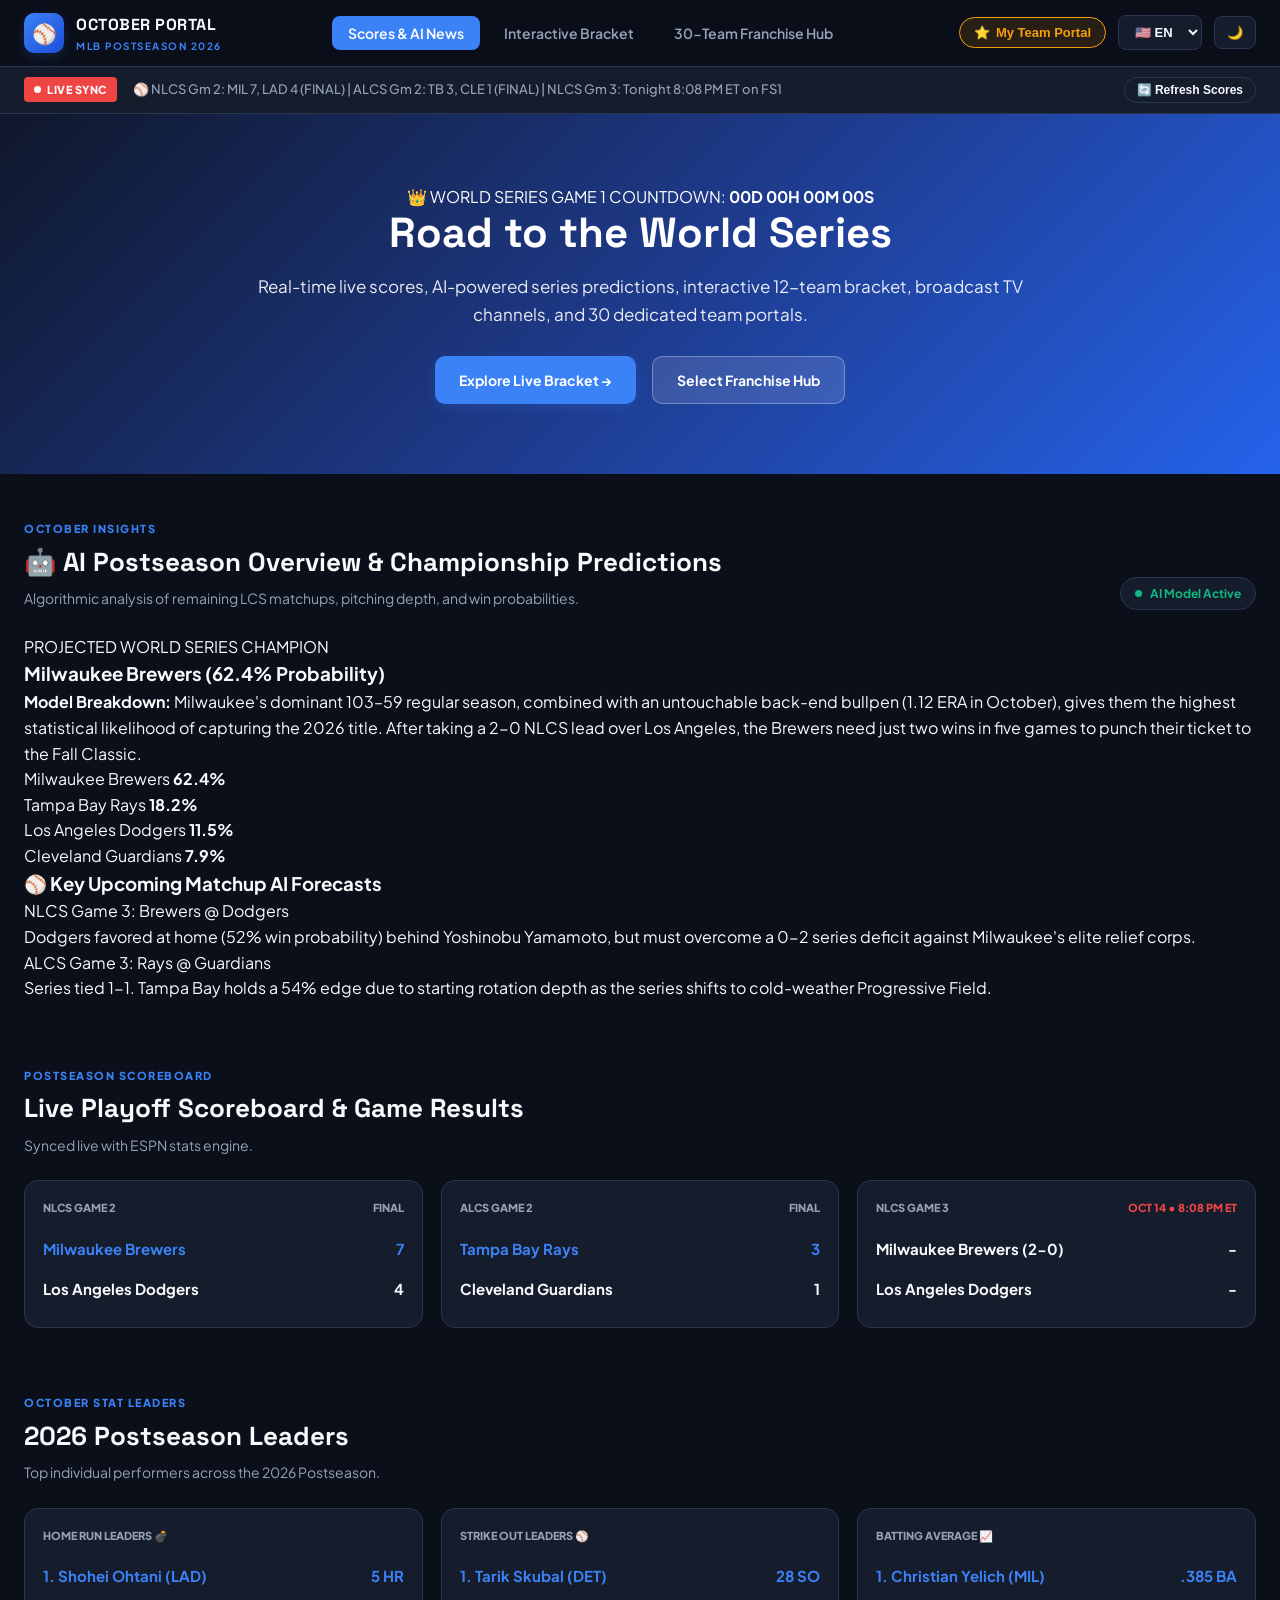
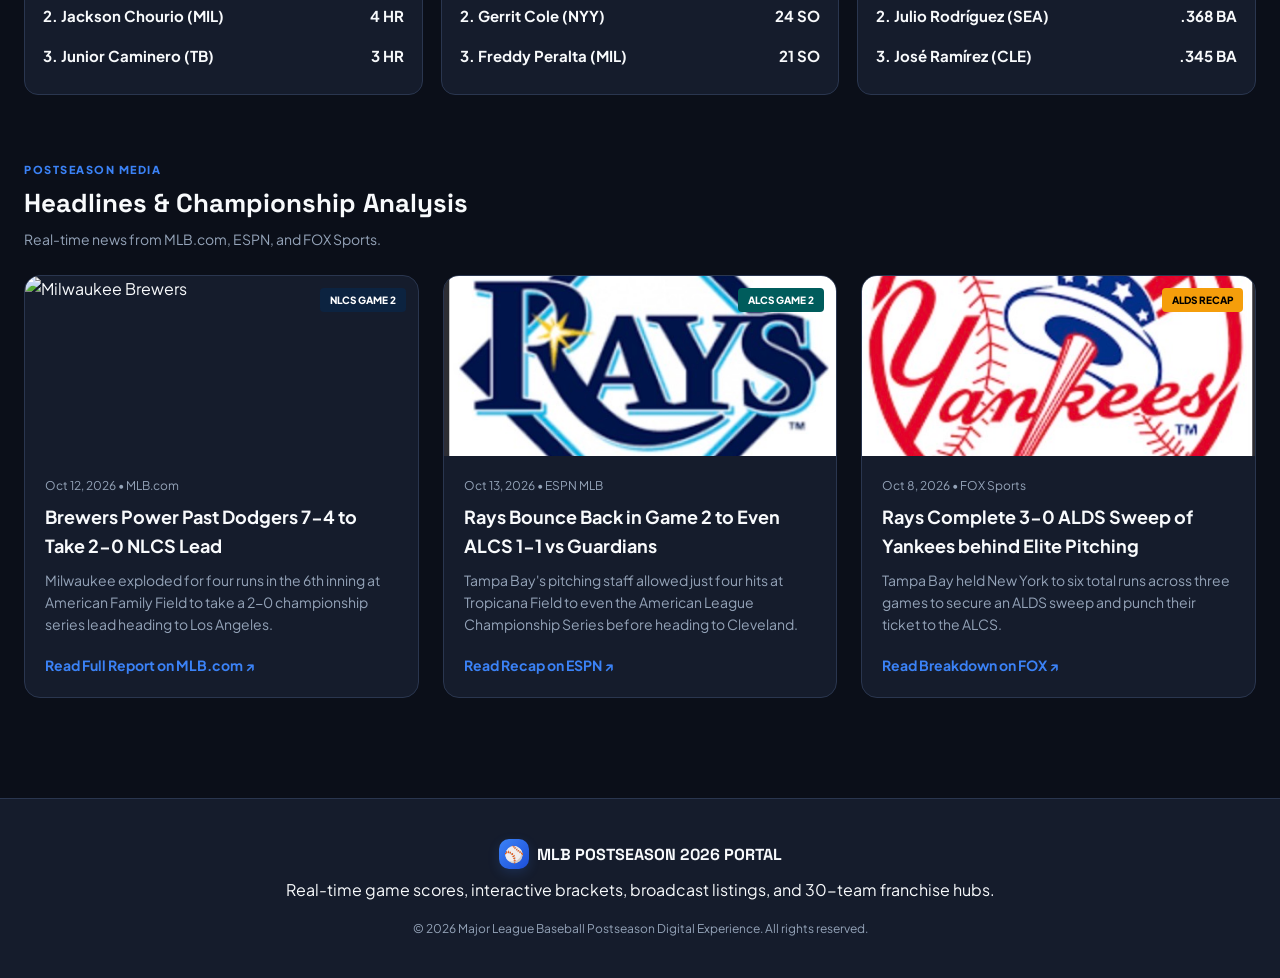
==== commit ab1e174d: "Update index.html" ====
--- a/index.html
+++ b/index.html
@@ -3,7 +3,7 @@
 <head>
   <meta charset="UTF-8">
   <meta name="viewport" content="width=device-width, initial-scale=1.0">
-  <title>MLB Postseason 2026 | Scores & News Hub</title>
+  <title>MLB Postseason 2026 | Scores, AI Insights & News Hub</title>
   <link rel="stylesheet" href="styles.css">
   <link rel="preconnect" href="https://fonts.googleapis.com">
   <link rel="preconnect" href="https://fonts.gstatic.com" crossorigin>
@@ -11,7 +11,7 @@
 </head>
 <body class="dark-mode">
 
-  <!-- Sticky Glassmorphic Top Bar -->
+  <!-- Sticky Header Nav -->
   <header class="top-header">
     <nav class="navbar">
       <a href="index.html" class="brand-logo">
@@ -23,7 +23,7 @@
       </a>
 
       <ul class="nav-directory">
-        <li><a href="index.html" class="nav-link active" id="nav-home">Scores & News</a></li>
+        <li><a href="index.html" class="nav-link active" id="nav-home">Scores & AI News</a></li>
         <li><a href="bracket.html" class="nav-link" id="nav-bracket">Interactive Bracket</a></li>
         <li><a href="teams.html" class="nav-link" id="nav-teams">30-Team Franchise Hub</a></li>
       </ul>
@@ -46,21 +46,24 @@
     </nav>
   </header>
 
-  <!-- Live Ticker Banner -->
+  <!-- Live Scores Ticker Bar -->
   <div class="ticker-bar">
     <div class="ticker-badge"><span class="pulse-dot"></span> LIVE SYNC</div>
     <div class="ticker-content" id="ticker-content">
-      <span>⚾ Connecting to ESPN real-time MLB stats feed...</span>
+      <span>⚾ Fetching real-time MLB scoreboards...</span>
     </div>
     <button onclick="fetchLiveMLBData()" class="sync-refresh-btn">🔄 Refresh Scores</button>
   </div>
 
-  <!-- Hero Section with World Series Countdown -->
+  <!-- Hero Banner with Ticking Live Countdown -->
   <section class="hero-section">
     <div class="hero-container">
-      <div class="hero-tag" id="ws-countdown-tag">⏳ WORLD SERIES GAME 1: OCT 23, 2026</div>
+      <div class="hero-tag-pill">
+        <span>👑 WORLD SERIES GAME 1 COUNTDOWN:</span>
+        <strong id="live-timer-clock">00D 00H 00M 00S</strong>
+      </div>
       <h1 id="hero-heading" class="hero-title">Road to the World Series</h1>
-      <p id="hero-subtext" class="hero-description">Real-time live scores, complete 12-team interactive bracket, broadcast network channels, ticket access, and dedicated franchise portals.</p>
+      <p id="hero-subtext" class="hero-description">Real-time live scores, AI-powered series predictions, interactive 12-team bracket, broadcast TV channels, and 30 dedicated team portals.</p>
       <div class="hero-btn-group">
         <a href="bracket.html" class="btn btn-primary" id="btn-hero-bracket">Explore Live Bracket →</a>
         <a href="teams.html" class="btn btn-secondary" id="btn-hero-teams">Select Franchise Hub</a>
@@ -70,7 +73,58 @@
 
   <main class="main-layout">
 
-    <!-- Live Scoreboard -->
+    <!-- 🤖 AI Postseason Overview & Game Breakdown -->
+    <section id="ai-overview-section" class="content-section">
+      <div class="section-heading">
+        <div>
+          <span class="heading-kicker">OCTOBER INSIGHTS</span>
+          <h2>🤖 AI Postseason Overview & Championship Predictions</h2>
+          <p class="section-subtitle">Algorithmic analysis of remaining LCS matchups, pitching depth, and win probabilities.</p>
+        </div>
+        <div class="live-status-pill">
+          <span class="pulse-dot green"></span> AI Model Active
+        </div>
+      </div>
+
+      <div class="ai-overview-grid">
+        <div class="ai-card main-ai-card">
+          <div class="ai-card-header">
+            <span class="ai-badge">PROJECTED WORLD SERIES CHAMPION</span>
+            <h3>Milwaukee Brewers (62.4% Probability)</h3>
+          </div>
+          <p class="ai-summary-p">
+            <strong>Model Breakdown:</strong> Milwaukee's dominant 103–59 regular season, combined with an untouchable back-end bullpen (1.12 ERA in October), gives them the highest statistical likelihood of capturing the 2026 title. After taking a 2-0 NLCS lead over Los Angeles, the Brewers need just two wins in five games to punch their ticket to the Fall Classic.
+          </p>
+          <div class="probability-bar-group">
+            <div class="prob-label-row"><span>Milwaukee Brewers</span> <strong>62.4%</strong></div>
+            <div class="prob-track"><div class="prob-fill" style="width: 62.4%; background: #f59e0b;"></div></div>
+            
+            <div class="prob-label-row"><span>Tampa Bay Rays</span> <strong>18.2%</strong></div>
+            <div class="prob-track"><div class="prob-fill" style="width: 18.2%; background: #00a3e0;"></div></div>
+
+            <div class="prob-label-row"><span>Los Angeles Dodgers</span> <strong>11.5%</strong></div>
+            <div class="prob-track"><div class="prob-fill" style="width: 11.5%; background: #005a9c;"></div></div>
+
+            <div class="prob-label-row"><span>Cleveland Guardians</span> <strong>7.9%</strong></div>
+            <div class="prob-track"><div class="prob-fill" style="width: 7.9%; background: #e31937;"></div></div>
+          </div>
+        </div>
+
+        <div class="ai-card side-ai-card">
+          <h3>⚾ Key Upcoming Matchup AI Forecasts</h3>
+          <div class="ai-matchup-item">
+            <div class="ai-match-title">NLCS Game 3: Brewers @ Dodgers</div>
+            <div class="ai-match-detail">Dodgers favored at home (52% win probability) behind Yoshinobu Yamamoto, but must overcome a 0-2 series deficit against Milwaukee's elite relief corps.</div>
+          </div>
+          <div class="ai-matchup-item">
+            <div class="ai-match-title">ALCS Game 3: Rays @ Guardians</div>
+            <div class="ai-match-detail">Series tied 1-1. Tampa Bay holds a 54% edge due to starting rotation depth as the series shifts to cold-weather Progressive Field.</div>
+          </div>
+        </div>
+      </div>
+    </section>
+
+    <!-- Live Playoff Scoreboard -->
     <section id="live-scores" class="content-section">
       <div class="section-heading">
         <div>
@@ -78,42 +132,39 @@
           <h2 id="heading-live">Live Playoff Scoreboard & Game Results</h2>
           <p class="section-subtitle" id="sub-live">Synced live with ESPN stats engine.</p>
         </div>
-        <div class="live-status-pill">
-          <span class="pulse-dot green"></span> Live ESPN Feed Active
-        </div>
       </div>
 
       <div class="scoreboard-grid" id="live-scoreboard-grid">
-        <!-- Dynamically rendered -->
-      </div>
-    </section>
-
-    <!-- Postseason Stat Leaders Widget -->
+        <!-- Rendered dynamically -->
+      </div>
+    </section>
+
+    <!-- Postseason Stat Leaders -->
     <section id="stat-leaders" class="content-section">
       <div class="section-heading">
         <div>
           <span class="heading-kicker">OCTOBER STAT LEADERS</span>
-          <h2>2026 Postseason Stat Leaders</h2>
+          <h2>2026 Postseason Leaders</h2>
           <p class="section-subtitle">Top individual performers across the 2026 Postseason.</p>
         </div>
       </div>
 
       <div class="scoreboard-grid">
-        <div class="score-card leader-card">
+        <div class="score-card">
           <div class="card-top"><span>HOME RUN LEADERS 💣</span></div>
           <div class="team-score-row winner"><span>1. Shohei Ohtani (LAD)</span> <span>5 HR</span></div>
           <div class="team-score-row"><span>2. Jackson Chourio (MIL)</span> <span>4 HR</span></div>
           <div class="team-score-row"><span>3. Junior Caminero (TB)</span> <span>3 HR</span></div>
         </div>
 
-        <div class="score-card leader-card">
+        <div class="score-card">
           <div class="card-top"><span>STRIKE OUT LEADERS ⚾</span></div>
           <div class="team-score-row winner"><span>1. Tarik Skubal (DET)</span> <span>28 SO</span></div>
           <div class="team-score-row"><span>2. Gerrit Cole (NYY)</span> <span>24 SO</span></div>
           <div class="team-score-row"><span>3. Freddy Peralta (MIL)</span> <span>21 SO</span></div>
         </div>
 
-        <div class="score-card leader-card">
+        <div class="score-card">
           <div class="card-top"><span>BATTING AVERAGE 📈</span></div>
           <div class="team-score-row winner"><span>1. Christian Yelich (MIL)</span> <span>.385 BA</span></div>
           <div class="team-score-row"><span>2. Julio Rodríguez (SEA)</span> <span>.368 BA</span></div>
@@ -122,13 +173,13 @@
       </div>
     </section>
 
-    <!-- Postseason Headlines -->
+    <!-- Headlines -->
     <section id="news-feed" class="content-section">
       <div class="section-heading">
         <div>
           <span class="heading-kicker">POSTSEASON MEDIA</span>
           <h2 id="heading-news">Headlines & Championship Analysis</h2>
-          <p class="section-subtitle">Real-time updates from MLB.com, ESPN, and FOX Sports.</p>
+          <p class="section-subtitle">Real-time news from MLB.com, ESPN, and FOX Sports.</p>
         </div>
       </div>
 
--- a/styles.css
+++ b/styles.css
@@ -1,4 +1,4 @@
-/* Color Palette & Layout System */
+/* Color Palette & Global Variables */
 :root {
   --bg-dark: #0b0f19;
   --bg-surface: #151c2c;
@@ -36,7 +36,7 @@
   --shadow-glow: rgba(0, 0, 0, 0.06);
 }
 
-/* Hyperlink Reset Engine */
+/* Base Reset & Hyperlink Engine */
 * {
   box-sizing: border-box;
   margin: 0;
@@ -275,12 +275,13 @@
   display: inline-block;
   background-color: var(--accent-gold);
   color: #000000;
-  font-size: 11px;
+  font-size: 12px;
   font-weight: 900;
-  padding: 4px 12px;
+  padding: 6px 16px;
   border-radius: 20px;
   letter-spacing: 1px;
   margin-bottom: 16px;
+  box-shadow: 0 4px 12px rgba(0,0,0,0.2);
 }
 
 .hero-title {
@@ -304,7 +305,7 @@
   flex-wrap: wrap;
 }
 
-/* Buttons */
+/* Buttons Engine */
 .btn {
   display: inline-flex;
   align-items: center;
@@ -396,7 +397,7 @@
   border: 1px solid var(--border-color);
 }
 
-/* Scoreboard Grid */
+/* Scoreboard Grid & Stat Leaders */
 .scoreboard-grid {
   display: grid;
   grid-template-columns: repeat(auto-fit, minmax(280px, 1fr));
@@ -450,6 +451,7 @@
 .bracket-filter-btns {
   display: flex;
   gap: 8px;
+  flex-wrap: wrap;
 }
 
 .filter-tab {
@@ -463,6 +465,17 @@
   background-color: var(--primary-blue);
   color: #ffffff;
   border-color: var(--primary-blue);
+}
+
+.predictor-tab {
+  background-color: rgba(245, 158, 11, 0.15);
+  color: var(--accent-gold);
+  border: 1px solid var(--accent-gold);
+}
+
+.predictor-tab.active {
+  background-color: var(--accent-gold);
+  color: #000000;
 }
 
 .bracket-wrapper {
@@ -594,7 +607,7 @@
   color: var(--text-main);
 }
 
-/* Table Card */
+/* Table Component */
 .table-card-wrapper {
   background-color: var(--bg-surface);
   border: 1px solid var(--border-color);
@@ -650,7 +663,25 @@
   transform: translateY(-2px);
 }
 
-/* 30-Team Directory Grid */
+/* Search Bar & 30-Team Directory Grid */
+.search-input-field {
+  width: 100%;
+  max-width: 450px;
+  background-color: var(--bg-surface);
+  color: var(--text-main);
+  border: 1px solid var(--border-color);
+  padding: 12px 18px;
+  border-radius: 10px;
+  font-size: 14px;
+  font-weight: 600;
+  outline: none;
+}
+
+.search-input-field:focus {
+  border-color: var(--primary-blue);
+  box-shadow: 0 0 10px var(--shadow-glow);
+}
+
 .division-tab-bar {
   display: flex;
   gap: 8px;
@@ -699,7 +730,7 @@
   border-color: var(--primary-blue);
 }
 
-/* Spotlight Card */
+/* Spotlight Preview Card */
 .spotlight-card {
   display: grid;
   grid-template-columns: 320px 1fr;
@@ -800,7 +831,7 @@
   color: var(--primary-blue);
 }
 
-/* Portal Banner */
+/* Dedicated Team Portal View */
 .portal-header-banner {
   background: linear-gradient(135deg, var(--team-theme-primary) 0%, var(--team-theme-accent) 100%);
   padding: 45px 24px;
@@ -1057,7 +1088,7 @@
   text-decoration: underline;
 }
 
-/* Modal Overlay */
+/* Modal Window Overlay */
 .modal-backdrop {
   position: fixed;
   top: 0;
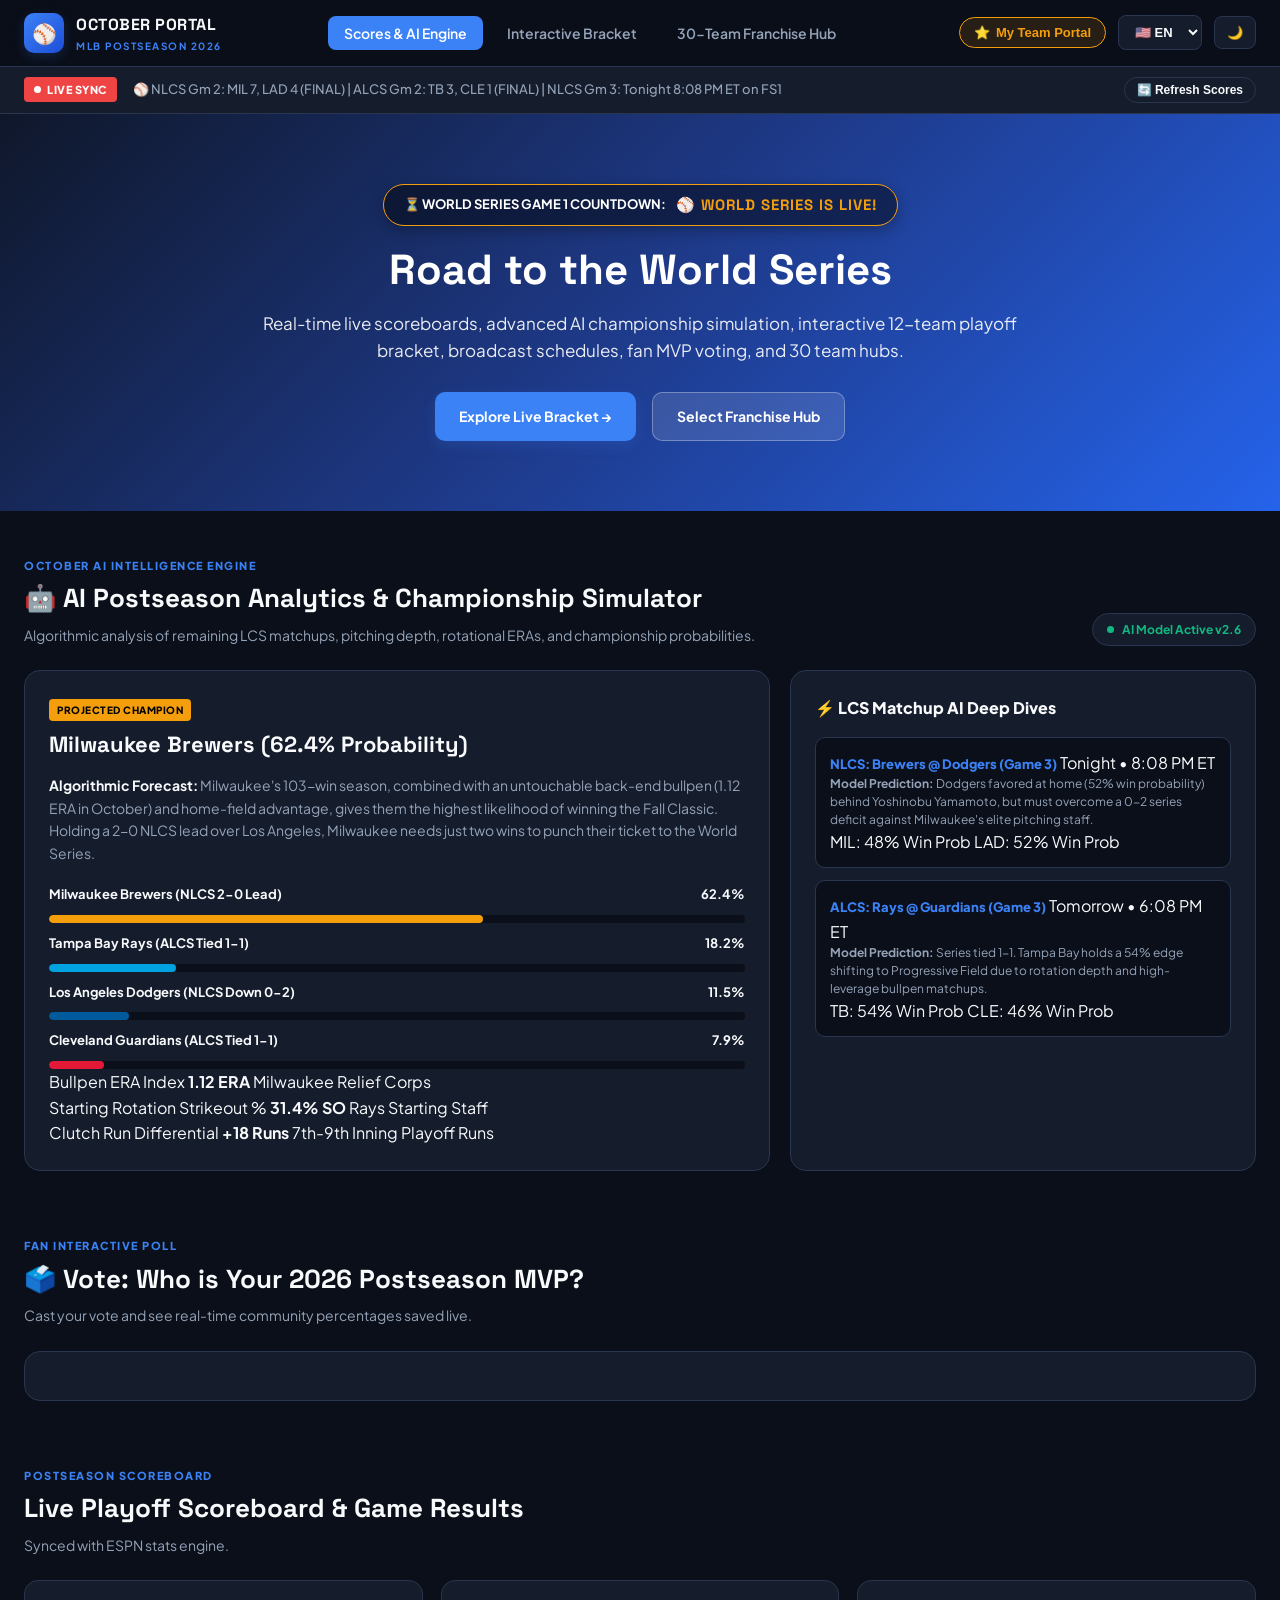
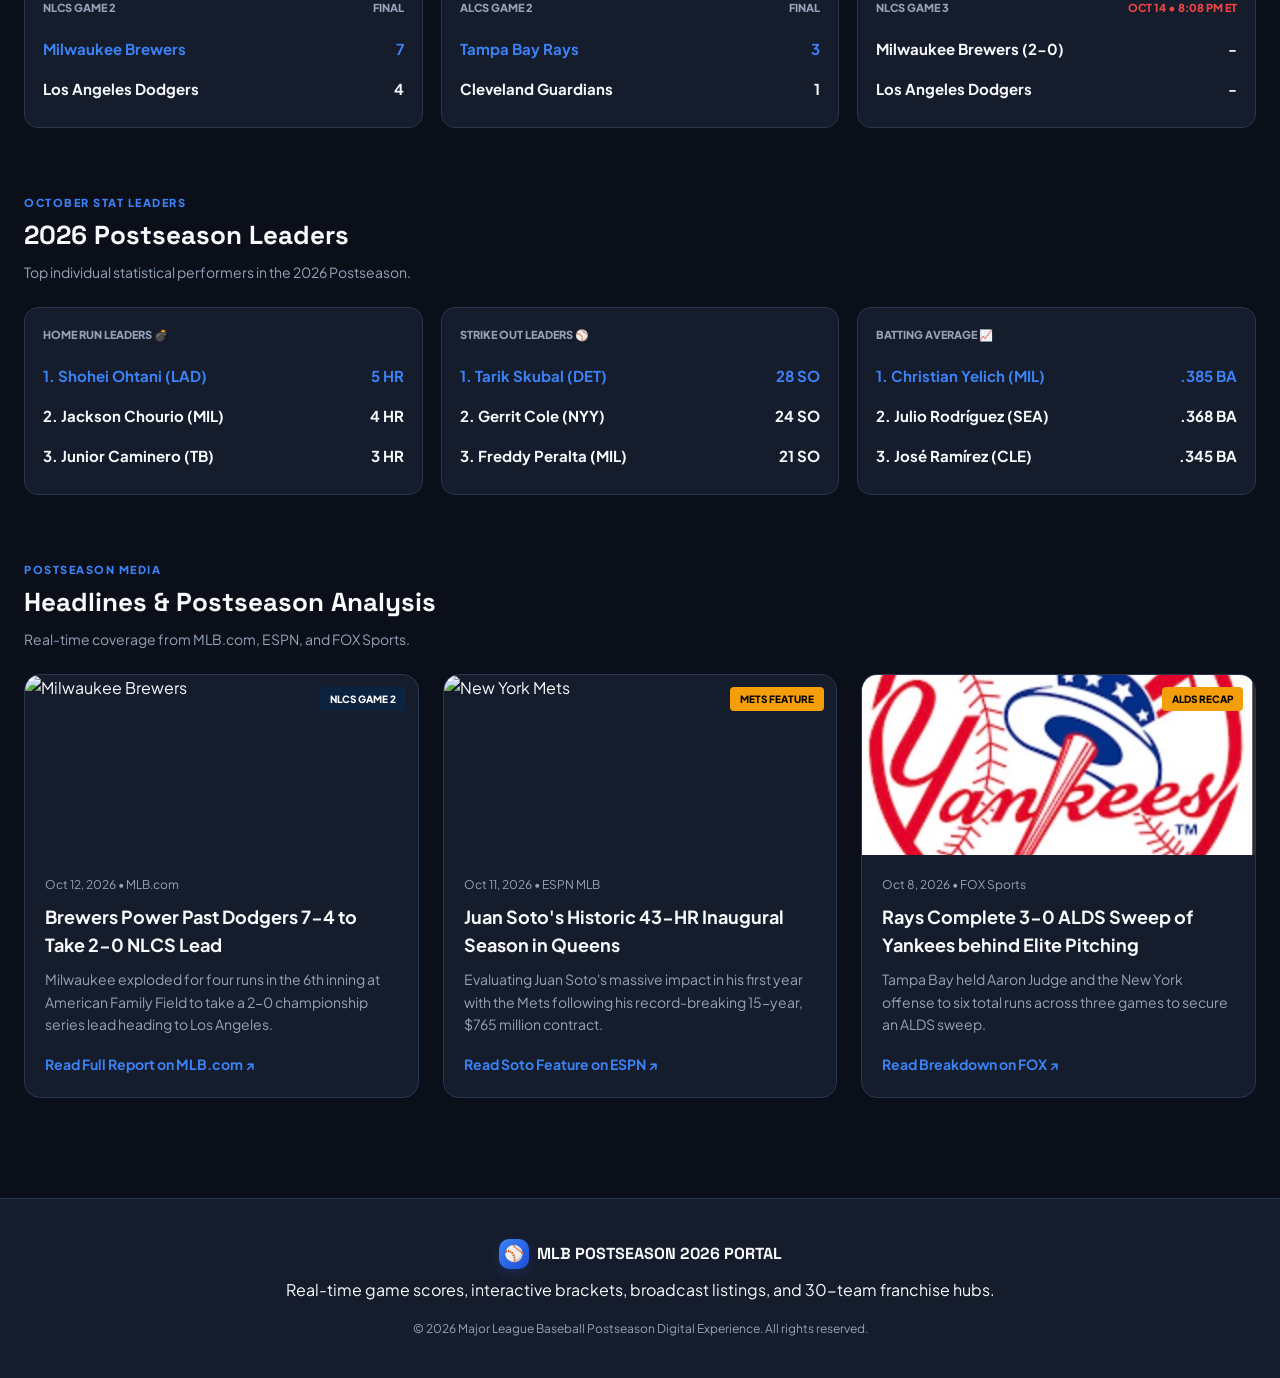
==== commit a7e00f01: "Update index.html" ====
--- a/index.html
+++ b/index.html
@@ -3,7 +3,7 @@
 <head>
   <meta charset="UTF-8">
   <meta name="viewport" content="width=device-width, initial-scale=1.0">
-  <title>MLB Postseason 2026 | Scores, AI Insights & News Hub</title>
+  <title>MLB Postseason 2026 | Live Scores, AI Predictions & Portal</title>
   <link rel="stylesheet" href="styles.css">
   <link rel="preconnect" href="https://fonts.googleapis.com">
   <link rel="preconnect" href="https://fonts.gstatic.com" crossorigin>
@@ -11,7 +11,7 @@
 </head>
 <body class="dark-mode">
 
-  <!-- Sticky Header Nav -->
+  <!-- Sticky Navbar -->
   <header class="top-header">
     <nav class="navbar">
       <a href="index.html" class="brand-logo">
@@ -23,7 +23,7 @@
       </a>
 
       <ul class="nav-directory">
-        <li><a href="index.html" class="nav-link active" id="nav-home">Scores & AI News</a></li>
+        <li><a href="index.html" class="nav-link active" id="nav-home">Scores & AI Engine</a></li>
         <li><a href="bracket.html" class="nav-link" id="nav-bracket">Interactive Bracket</a></li>
         <li><a href="teams.html" class="nav-link" id="nav-teams">30-Team Franchise Hub</a></li>
       </ul>
@@ -46,7 +46,7 @@
     </nav>
   </header>
 
-  <!-- Live Scores Ticker Bar -->
+  <!-- Live Ticker Bar -->
   <div class="ticker-bar">
     <div class="ticker-badge"><span class="pulse-dot"></span> LIVE SYNC</div>
     <div class="ticker-content" id="ticker-content">
@@ -55,15 +55,15 @@
     <button onclick="fetchLiveMLBData()" class="sync-refresh-btn">🔄 Refresh Scores</button>
   </div>
 
-  <!-- Hero Banner with Ticking Live Countdown -->
+  <!-- Hero Section with Live Countdown -->
   <section class="hero-section">
     <div class="hero-container">
       <div class="hero-tag-pill">
-        <span>👑 WORLD SERIES GAME 1 COUNTDOWN:</span>
+        <span>⏳ WORLD SERIES GAME 1 COUNTDOWN:</span>
         <strong id="live-timer-clock">00D 00H 00M 00S</strong>
       </div>
       <h1 id="hero-heading" class="hero-title">Road to the World Series</h1>
-      <p id="hero-subtext" class="hero-description">Real-time live scores, AI-powered series predictions, interactive 12-team bracket, broadcast TV channels, and 30 dedicated team portals.</p>
+      <p id="hero-subtext" class="hero-description">Real-time live scoreboards, advanced AI championship simulation, interactive 12-team playoff bracket, broadcast schedules, fan MVP voting, and 30 team hubs.</p>
       <div class="hero-btn-group">
         <a href="bracket.html" class="btn btn-primary" id="btn-hero-bracket">Explore Live Bracket →</a>
         <a href="teams.html" class="btn btn-secondary" id="btn-hero-teams">Select Franchise Hub</a>
@@ -73,54 +73,114 @@
 
   <main class="main-layout">
 
-    <!-- 🤖 AI Postseason Overview & Game Breakdown -->
+    <!-- AI Postseason Analytics Dashboard -->
     <section id="ai-overview-section" class="content-section">
       <div class="section-heading">
         <div>
-          <span class="heading-kicker">OCTOBER INSIGHTS</span>
-          <h2>🤖 AI Postseason Overview & Championship Predictions</h2>
-          <p class="section-subtitle">Algorithmic analysis of remaining LCS matchups, pitching depth, and win probabilities.</p>
+          <span class="heading-kicker">OCTOBER AI INTELLIGENCE ENGINE</span>
+          <h2>🤖 AI Postseason Analytics & Championship Simulator</h2>
+          <p class="section-subtitle">Algorithmic analysis of remaining LCS matchups, pitching depth, rotational ERAs, and championship probabilities.</p>
         </div>
         <div class="live-status-pill">
-          <span class="pulse-dot green"></span> AI Model Active
-        </div>
-      </div>
-
+          <span class="pulse-dot green"></span> AI Model Active v2.6
+        </div>
+      </div>
+
+      <!-- Main AI Grid -->
       <div class="ai-overview-grid">
+        
+        <!-- Left Column: Odds & Key Metrics -->
         <div class="ai-card main-ai-card">
           <div class="ai-card-header">
-            <span class="ai-badge">PROJECTED WORLD SERIES CHAMPION</span>
+            <span class="ai-badge">PROJECTED CHAMPION</span>
             <h3>Milwaukee Brewers (62.4% Probability)</h3>
           </div>
           <p class="ai-summary-p">
-            <strong>Model Breakdown:</strong> Milwaukee's dominant 103–59 regular season, combined with an untouchable back-end bullpen (1.12 ERA in October), gives them the highest statistical likelihood of capturing the 2026 title. After taking a 2-0 NLCS lead over Los Angeles, the Brewers need just two wins in five games to punch their ticket to the Fall Classic.
+            <strong>Algorithmic Forecast:</strong> Milwaukee's 103-win season, combined with an untouchable back-end bullpen (1.12 ERA in October) and home-field advantage, gives them the highest likelihood of winning the Fall Classic. Holding a 2-0 NLCS lead over Los Angeles, Milwaukee needs just two wins to punch their ticket to the World Series.
           </p>
+
           <div class="probability-bar-group">
-            <div class="prob-label-row"><span>Milwaukee Brewers</span> <strong>62.4%</strong></div>
+            <div class="prob-label-row"><span>Milwaukee Brewers (NLCS 2-0 Lead)</span> <strong>62.4%</strong></div>
             <div class="prob-track"><div class="prob-fill" style="width: 62.4%; background: #f59e0b;"></div></div>
             
-            <div class="prob-label-row"><span>Tampa Bay Rays</span> <strong>18.2%</strong></div>
+            <div class="prob-label-row"><span>Tampa Bay Rays (ALCS Tied 1-1)</span> <strong>18.2%</strong></div>
             <div class="prob-track"><div class="prob-fill" style="width: 18.2%; background: #00a3e0;"></div></div>
 
-            <div class="prob-label-row"><span>Los Angeles Dodgers</span> <strong>11.5%</strong></div>
+            <div class="prob-label-row"><span>Los Angeles Dodgers (NLCS Down 0-2)</span> <strong>11.5%</strong></div>
             <div class="prob-track"><div class="prob-fill" style="width: 11.5%; background: #005a9c;"></div></div>
 
-            <div class="prob-label-row"><span>Cleveland Guardians</span> <strong>7.9%</strong></div>
+            <div class="prob-label-row"><span>Cleveland Guardians (ALCS Tied 1-1)</span> <strong>7.9%</strong></div>
             <div class="prob-track"><div class="prob-fill" style="width: 7.9%; background: #e31937;"></div></div>
           </div>
-        </div>
-
+
+          <!-- Advanced AI Metric Cards -->
+          <div class="ai-metrics-row">
+            <div class="metric-mini-card">
+              <span class="m-lbl">Bullpen ERA Index</span>
+              <strong class="m-val green">1.12 ERA</strong>
+              <span class="m-sub">Milwaukee Relief Corps</span>
+            </div>
+            <div class="metric-mini-card">
+              <span class="m-lbl">Starting Rotation Strikeout %</span>
+              <strong class="m-val blue">31.4% SO</strong>
+              <span class="m-sub">Rays Starting Staff</span>
+            </div>
+            <div class="metric-mini-card">
+              <span class="m-lbl">Clutch Run Differential</span>
+              <strong class="m-val gold">+18 Runs</strong>
+              <span class="m-sub">7th-9th Inning Playoff Runs</span>
+            </div>
+          </div>
+        </div>
+
+        <!-- Right Column: LCS Series Breakdowns -->
         <div class="ai-card side-ai-card">
-          <h3>⚾ Key Upcoming Matchup AI Forecasts</h3>
+          <h3>⚡ LCS Matchup AI Deep Dives</h3>
+          
           <div class="ai-matchup-item">
-            <div class="ai-match-title">NLCS Game 3: Brewers @ Dodgers</div>
-            <div class="ai-match-detail">Dodgers favored at home (52% win probability) behind Yoshinobu Yamamoto, but must overcome a 0-2 series deficit against Milwaukee's elite relief corps.</div>
-          </div>
+            <div class="ai-match-header">
+              <span class="ai-match-title">NLCS: Brewers @ Dodgers (Game 3)</span>
+              <span class="ai-match-pill">Tonight • 8:08 PM ET</span>
+            </div>
+            <p class="ai-match-detail">
+              <strong>Model Prediction:</strong> Dodgers favored at home (52% win probability) behind Yoshinobu Yamamoto, but must overcome a 0-2 series deficit against Milwaukee's elite pitching staff.
+            </p>
+            <div class="matchup-stat-bar">
+              <span>MIL: 48% Win Prob</span>
+              <span>LAD: 52% Win Prob</span>
+            </div>
+          </div>
+
           <div class="ai-matchup-item">
-            <div class="ai-match-title">ALCS Game 3: Rays @ Guardians</div>
-            <div class="ai-match-detail">Series tied 1-1. Tampa Bay holds a 54% edge due to starting rotation depth as the series shifts to cold-weather Progressive Field.</div>
-          </div>
-        </div>
+            <div class="ai-match-header">
+              <span class="ai-match-title">ALCS: Rays @ Guardians (Game 3)</span>
+              <span class="ai-match-pill">Tomorrow • 6:08 PM ET</span>
+            </div>
+            <p class="ai-match-detail">
+              <strong>Model Prediction:</strong> Series tied 1-1. Tampa Bay holds a 54% edge shifting to Progressive Field due to rotation depth and high-leverage bullpen matchups.
+            </p>
+            <div class="matchup-stat-bar">
+              <span>TB: 54% Win Prob</span>
+              <span>CLE: 46% Win Prob</span>
+            </div>
+          </div>
+        </div>
+
+      </div>
+    </section>
+
+    <!-- Fan Postseason MVP Voting Poll -->
+    <section id="fan-mvp-poll" class="content-section">
+      <div class="section-heading">
+        <div>
+          <span class="heading-kicker">FAN INTERACTIVE POLL</span>
+          <h2>🗳️ Vote: Who is Your 2026 Postseason MVP?</h2>
+          <p class="section-subtitle">Cast your vote and see real-time community percentages saved live.</p>
+        </div>
+      </div>
+
+      <div class="card-box" id="mvp-poll-container">
+        <!-- Rendered dynamically -->
       </div>
     </section>
 
@@ -130,7 +190,7 @@
         <div>
           <span class="heading-kicker">POSTSEASON SCOREBOARD</span>
           <h2 id="heading-live">Live Playoff Scoreboard & Game Results</h2>
-          <p class="section-subtitle" id="sub-live">Synced live with ESPN stats engine.</p>
+          <p class="section-subtitle" id="sub-live">Synced with ESPN stats engine.</p>
         </div>
       </div>
 
@@ -139,13 +199,13 @@
       </div>
     </section>
 
-    <!-- Postseason Stat Leaders -->
+    <!-- Stat Leaders -->
     <section id="stat-leaders" class="content-section">
       <div class="section-heading">
         <div>
           <span class="heading-kicker">OCTOBER STAT LEADERS</span>
           <h2>2026 Postseason Leaders</h2>
-          <p class="section-subtitle">Top individual performers across the 2026 Postseason.</p>
+          <p class="section-subtitle">Top individual statistical performers in the 2026 Postseason.</p>
         </div>
       </div>
 
@@ -173,13 +233,13 @@
       </div>
     </section>
 
-    <!-- Headlines -->
+    <!-- News Feed -->
     <section id="news-feed" class="content-section">
       <div class="section-heading">
         <div>
           <span class="heading-kicker">POSTSEASON MEDIA</span>
-          <h2 id="heading-news">Headlines & Championship Analysis</h2>
-          <p class="section-subtitle">Real-time news from MLB.com, ESPN, and FOX Sports.</p>
+          <h2 id="heading-news">Headlines & Postseason Analysis</h2>
+          <p class="section-subtitle">Real-time coverage from MLB.com, ESPN, and FOX Sports.</p>
         </div>
       </div>
 
@@ -199,14 +259,14 @@
 
         <article class="news-card">
           <div class="news-thumb">
-            <img src="rays.jpg" alt="Tampa Bay Rays" onerror="this.onerror=null; this.src='https://images.unsplash.com/photo-1540747913346-19e32dc3e97e?auto=format&fit=crop&w=800&q=80';">
-            <span class="news-badge badge-alcs">ALCS GAME 2</span>
+            <img src="mets.jpg" alt="New York Mets" onerror="this.onerror=null; this.src='https://images.unsplash.com/photo-1540747913346-19e32dc3e97e?auto=format&fit=crop&w=800&q=80';">
+            <span class="news-badge badge-analysis">METS FEATURE</span>
           </div>
           <div class="news-body">
-            <div class="news-meta">Oct 13, 2026 • ESPN MLB</div>
-            <h3>Rays Bounce Back in Game 2 to Even ALCS 1-1 vs Guardians</h3>
-            <p>Tampa Bay's pitching staff allowed just four hits at Tropicana Field to even the American League Championship Series before heading to Cleveland.</p>
-            <a href="https://www.espn.com/mlb/" target="_blank" class="news-action-btn">Read Recap on ESPN ↗</a>
+            <div class="news-meta">Oct 11, 2026 • ESPN MLB</div>
+            <h3>Juan Soto's Historic 43-HR Inaugural Season in Queens</h3>
+            <p>Evaluating Juan Soto's massive impact in his first year with the Mets following his record-breaking 15-year, $765 million contract.</p>
+            <a href="https://www.espn.com/mlb/" target="_blank" class="news-action-btn">Read Soto Feature on ESPN ↗</a>
           </div>
         </article>
 
@@ -218,7 +278,7 @@
           <div class="news-body">
             <div class="news-meta">Oct 8, 2026 • FOX Sports</div>
             <h3>Rays Complete 3-0 ALDS Sweep of Yankees behind Elite Pitching</h3>
-            <p>Tampa Bay held New York to six total runs across three games to secure an ALDS sweep and punch their ticket to the ALCS.</p>
+            <p>Tampa Bay held Aaron Judge and the New York offense to six total runs across three games to secure an ALDS sweep.</p>
             <a href="https://www.foxsports.com/mlb" target="_blank" class="news-action-btn">Read Breakdown on FOX ↗</a>
           </div>
         </article>
--- a/styles.css
+++ b/styles.css
@@ -1,4 +1,4 @@
-/* Color Palette & Global Variables */
+/* Color Palette & Layout System */
 :root {
   --bg-dark: #0b0f19;
   --bg-surface: #151c2c;
@@ -36,7 +36,7 @@
   --shadow-glow: rgba(0, 0, 0, 0.06);
 }
 
-/* Base Reset & Hyperlink Engine */
+/* Hyperlink Reset Engine */
 * {
   box-sizing: border-box;
   margin: 0;
@@ -254,7 +254,7 @@
   border-radius: 20px;
 }
 
-/* Hero Section */
+/* Hero Section & Live Ticking Timer */
 .hero-section {
   position: relative;
   background: linear-gradient(135deg, #0f172a 0%, #1e3a8a 50%, #2563eb 100%);
@@ -265,23 +265,32 @@
 }
 
 .hero-container {
-  max-width: 800px;
+  max-width: 820px;
   margin: 0 auto;
   position: relative;
   z-index: 2;
 }
 
-.hero-tag {
-  display: inline-block;
-  background-color: var(--accent-gold);
-  color: #000000;
-  font-size: 12px;
-  font-weight: 900;
-  padding: 6px 16px;
-  border-radius: 20px;
+.hero-tag-pill {
+  display: inline-flex;
+  align-items: center;
+  gap: 10px;
+  background-color: rgba(0, 0, 0, 0.45);
+  border: 1px solid var(--accent-gold);
+  color: #ffffff;
+  font-size: 13px;
+  font-weight: 700;
+  padding: 8px 20px;
+  border-radius: 30px;
+  margin-bottom: 20px;
+  box-shadow: 0 4px 14px rgba(0,0,0,0.3);
+}
+
+.hero-tag-pill strong {
+  color: var(--accent-gold);
+  font-family: 'Space Grotesk', monospace;
+  font-size: 15px;
   letter-spacing: 1px;
-  margin-bottom: 16px;
-  box-shadow: 0 4px 12px rgba(0,0,0,0.2);
 }
 
 .hero-title {
@@ -342,6 +351,113 @@
 .btn-sm {
   padding: 8px 16px;
   font-size: 13px;
+}
+
+/* 🤖 AI Overview Styling */
+.ai-overview-grid {
+  display: grid;
+  grid-template-columns: 1.6fr 1fr;
+  gap: 20px;
+}
+
+@media (max-width: 850px) {
+  .ai-overview-grid {
+    grid-template-columns: 1fr;
+  }
+}
+
+.ai-card {
+  background-color: var(--bg-surface);
+  border: 1px solid var(--border-color);
+  border-radius: 16px;
+  padding: 24px;
+}
+
+.ai-card-header {
+  margin-bottom: 12px;
+}
+
+.ai-badge {
+  background-color: var(--accent-gold);
+  color: #000000;
+  font-size: 10px;
+  font-weight: 900;
+  padding: 3px 8px;
+  border-radius: 4px;
+  letter-spacing: 0.5px;
+  display: inline-block;
+  margin-bottom: 6px;
+}
+
+.ai-card-header h3 {
+  font-family: 'Space Grotesk', sans-serif;
+  font-size: 22px;
+  font-weight: 800;
+}
+
+.ai-summary-p {
+  font-size: 14px;
+  color: var(--text-muted);
+  line-height: 1.6;
+  margin-bottom: 20px;
+}
+
+.ai-summary-p strong {
+  color: var(--text-main);
+}
+
+.probability-bar-group {
+  display: flex;
+  flex-direction: column;
+  gap: 10px;
+}
+
+.prob-label-row {
+  display: flex;
+  justify-content: space-between;
+  font-size: 13px;
+  font-weight: 700;
+}
+
+.prob-track {
+  width: 100%;
+  height: 8px;
+  background-color: var(--bg-dark);
+  border-radius: 4px;
+  overflow: hidden;
+}
+
+.prob-fill {
+  height: 100%;
+  border-radius: 4px;
+  transition: width 0.8s ease-in-out;
+}
+
+.side-ai-card h3 {
+  font-size: 16px;
+  font-weight: 800;
+  margin-bottom: 16px;
+}
+
+.ai-matchup-item {
+  background-color: var(--bg-dark);
+  border: 1px solid var(--border-color);
+  padding: 12px 14px;
+  border-radius: 10px;
+  margin-bottom: 12px;
+}
+
+.ai-match-title {
+  font-size: 13px;
+  font-weight: 800;
+  color: var(--primary-blue);
+  margin-bottom: 4px;
+}
+
+.ai-match-detail {
+  font-size: 12px;
+  color: var(--text-muted);
+  line-height: 1.5;
 }
 
 /* Content Layout */
@@ -397,7 +513,7 @@
   border: 1px solid var(--border-color);
 }
 
-/* Scoreboard Grid & Stat Leaders */
+/* Scoreboard Grid */
 .scoreboard-grid {
   display: grid;
   grid-template-columns: repeat(auto-fit, minmax(280px, 1fr));
@@ -607,7 +723,7 @@
   color: var(--text-main);
 }
 
-/* Table Component */
+/* Table Card */
 .table-card-wrapper {
   background-color: var(--bg-surface);
   border: 1px solid var(--border-color);
@@ -730,7 +846,7 @@
   border-color: var(--primary-blue);
 }
 
-/* Spotlight Preview Card */
+/* Spotlight Card */
 .spotlight-card {
   display: grid;
   grid-template-columns: 320px 1fr;
@@ -804,6 +920,7 @@
   font-size: 15px;
   color: var(--text-muted);
   margin-bottom: 20px;
+  line-height: 1.7;
 }
 
 .spotlight-stats-grid {
@@ -967,7 +1084,7 @@
 }
 
 .body-p {
-  font-size: 16px;
+  font-size: 15px;
   line-height: 1.7;
   color: var(--text-main);
   margin-top: 10px;
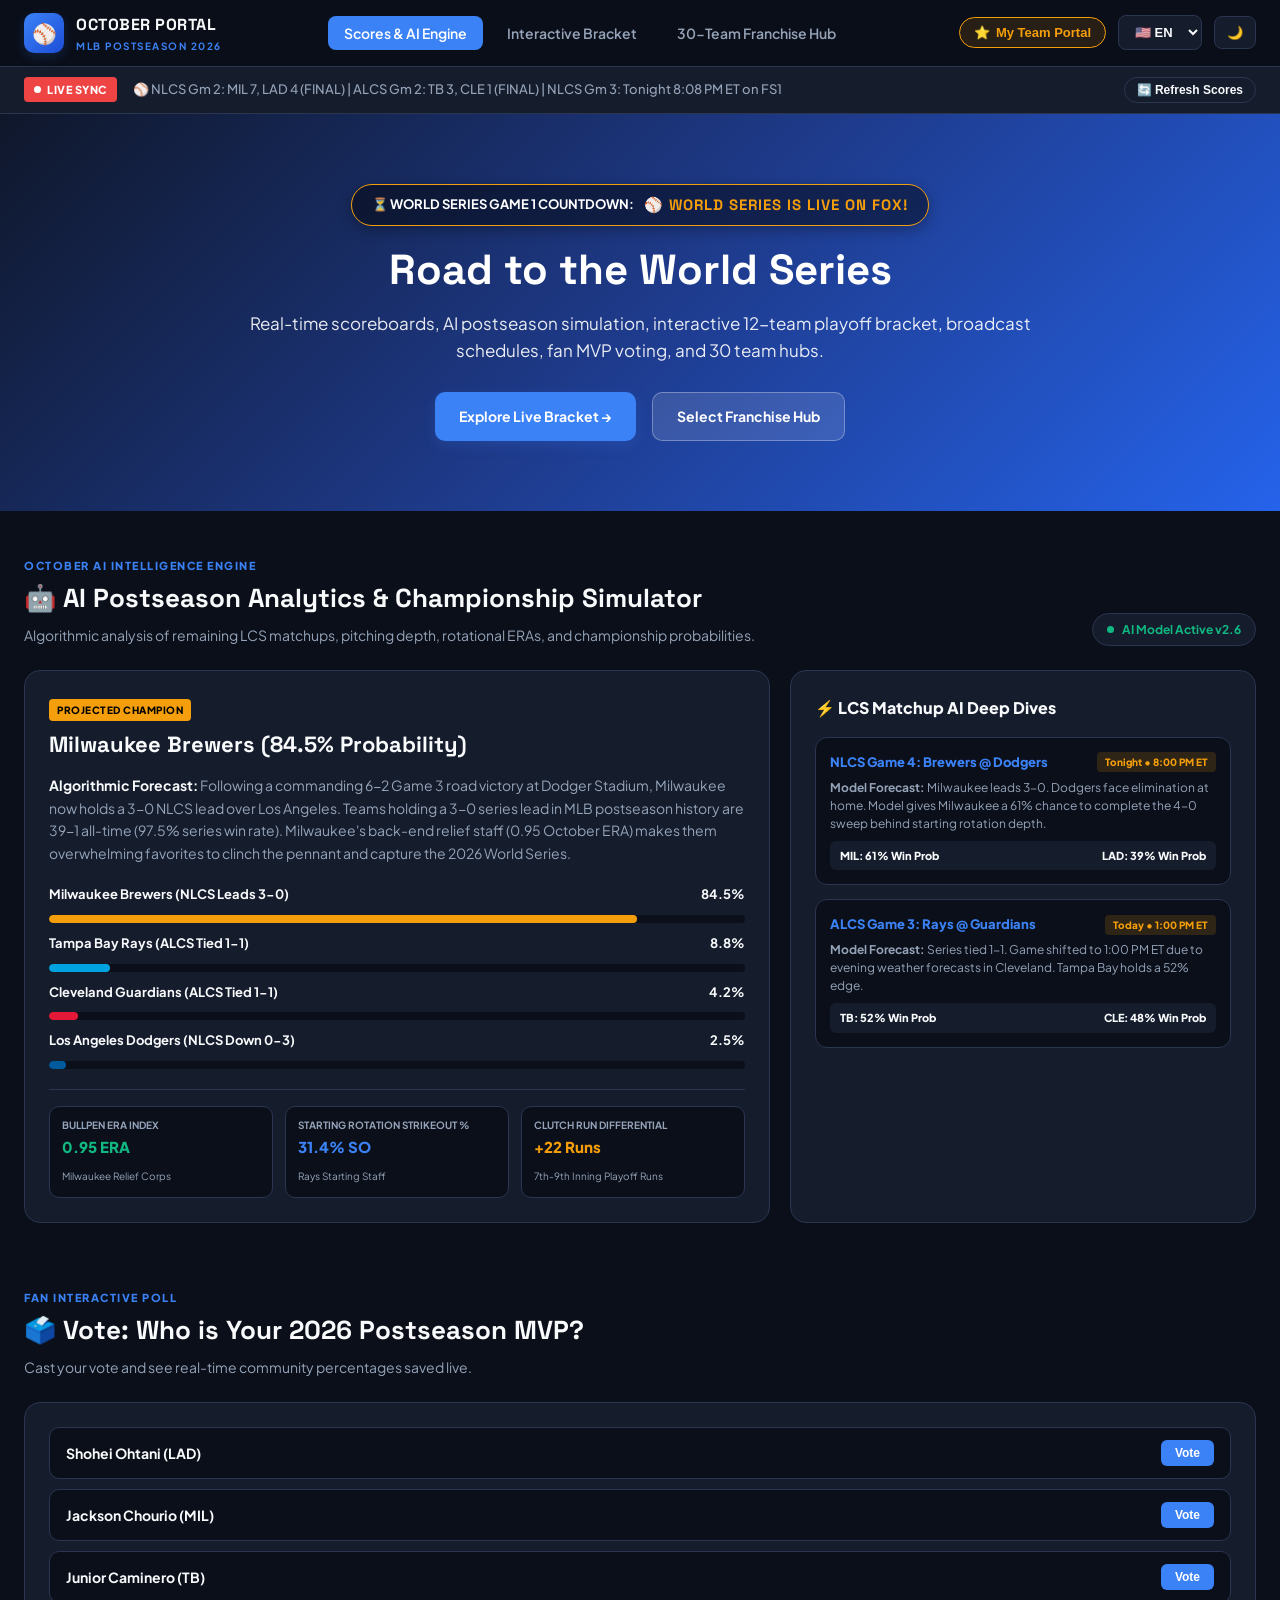
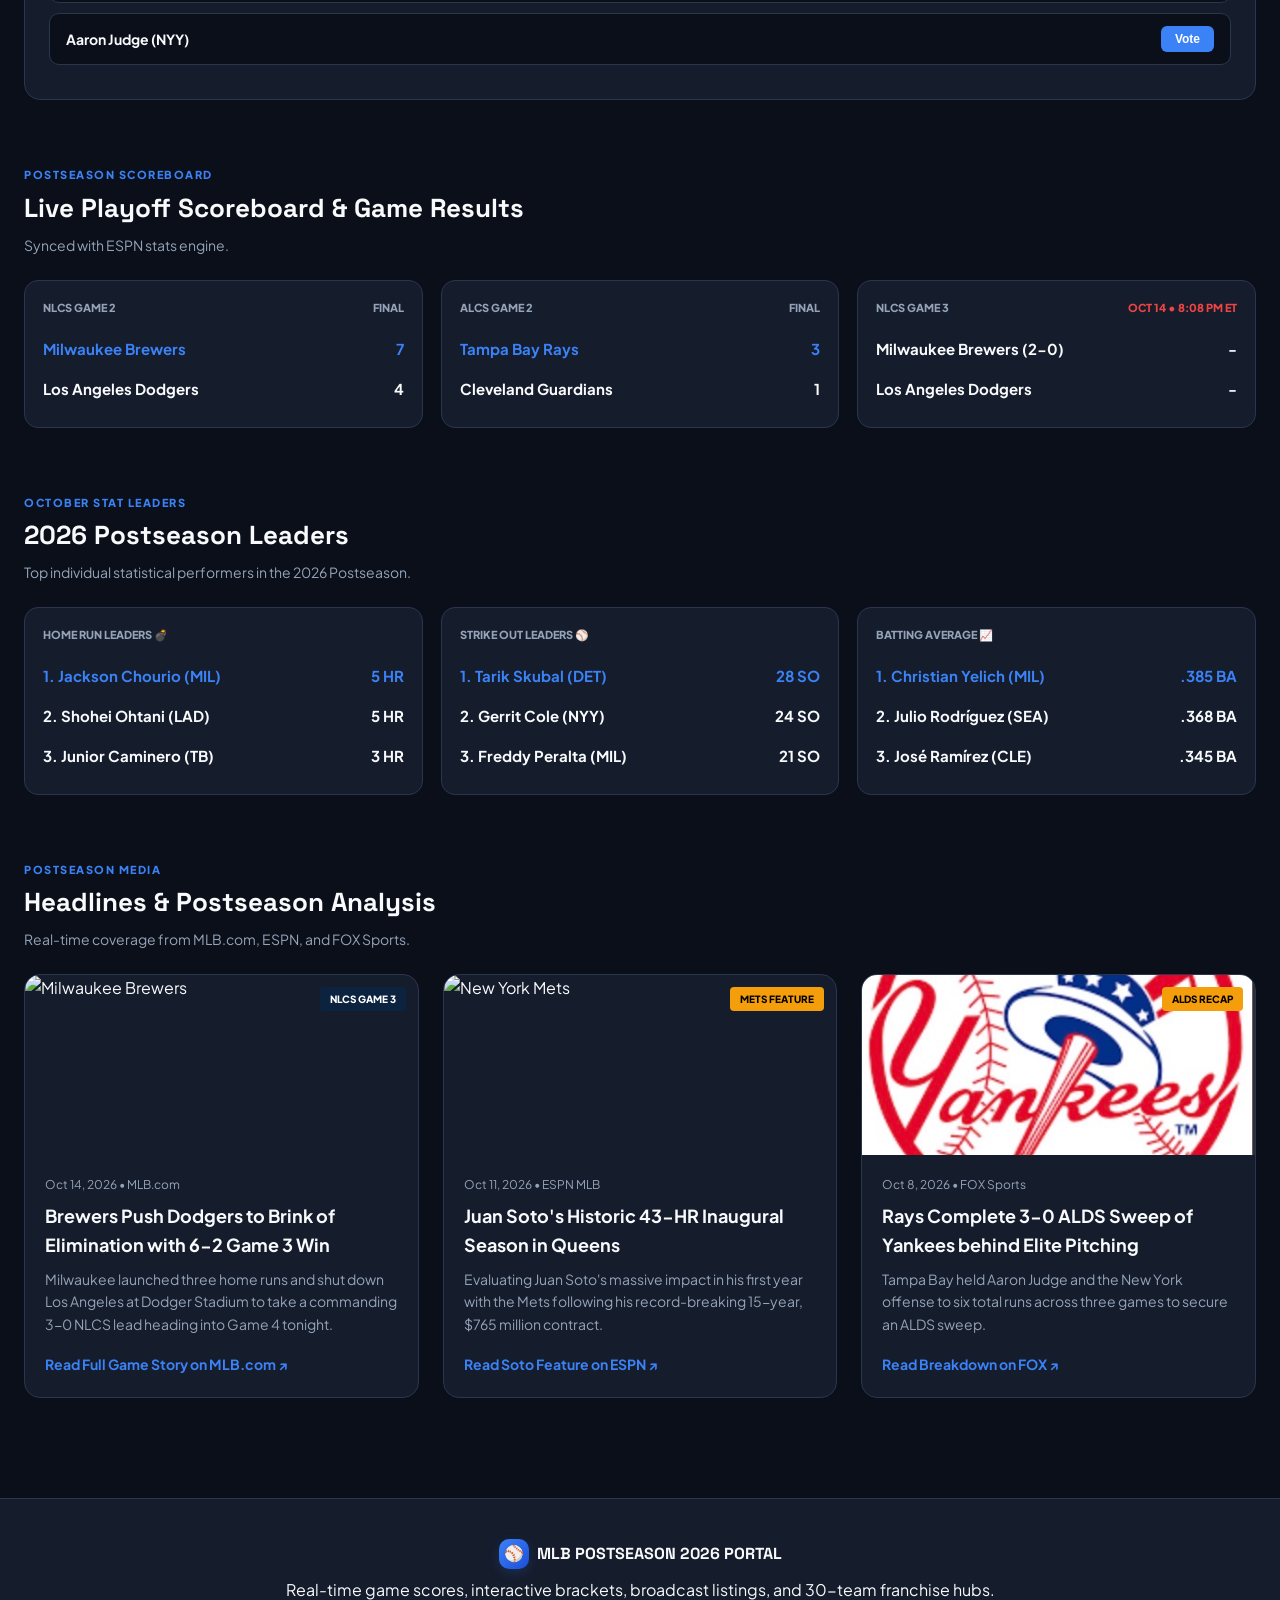
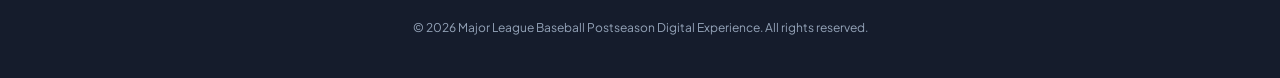
==== commit 44eed33a: "Update index.html" ====
--- a/index.html
+++ b/index.html
@@ -11,7 +11,7 @@
 </head>
 <body class="dark-mode">
 
-  <!-- Sticky Navbar -->
+  <!-- Sticky Header Navbar -->
   <header class="top-header">
     <nav class="navbar">
       <a href="index.html" class="brand-logo">
@@ -55,7 +55,7 @@
     <button onclick="fetchLiveMLBData()" class="sync-refresh-btn">🔄 Refresh Scores</button>
   </div>
 
-  <!-- Hero Section with Live Countdown -->
+  <!-- Hero Section with Working Live Ticking Timer -->
   <section class="hero-section">
     <div class="hero-container">
       <div class="hero-tag-pill">
@@ -63,7 +63,7 @@
         <strong id="live-timer-clock">00D 00H 00M 00S</strong>
       </div>
       <h1 id="hero-heading" class="hero-title">Road to the World Series</h1>
-      <p id="hero-subtext" class="hero-description">Real-time live scoreboards, advanced AI championship simulation, interactive 12-team playoff bracket, broadcast schedules, fan MVP voting, and 30 team hubs.</p>
+      <p id="hero-subtext" class="hero-description">Real-time scoreboards, AI postseason simulation, interactive 12-team playoff bracket, broadcast schedules, fan MVP voting, and 30 team hubs.</p>
       <div class="hero-btn-group">
         <a href="bracket.html" class="btn btn-primary" id="btn-hero-bracket">Explore Live Bracket →</a>
         <a href="teams.html" class="btn btn-secondary" id="btn-hero-teams">Select Franchise Hub</a>
@@ -86,38 +86,36 @@
         </div>
       </div>
 
-      <!-- Main AI Grid -->
       <div class="ai-overview-grid">
         
         <!-- Left Column: Odds & Key Metrics -->
         <div class="ai-card main-ai-card">
           <div class="ai-card-header">
             <span class="ai-badge">PROJECTED CHAMPION</span>
-            <h3>Milwaukee Brewers (62.4% Probability)</h3>
+            <h3>Milwaukee Brewers (84.5% Probability)</h3>
           </div>
           <p class="ai-summary-p">
-            <strong>Algorithmic Forecast:</strong> Milwaukee's 103-win season, combined with an untouchable back-end bullpen (1.12 ERA in October) and home-field advantage, gives them the highest likelihood of winning the Fall Classic. Holding a 2-0 NLCS lead over Los Angeles, Milwaukee needs just two wins to punch their ticket to the World Series.
+            <strong>Algorithmic Forecast:</strong> Following a commanding 6-2 Game 3 road victory at Dodger Stadium, Milwaukee now holds a 3-0 NLCS lead over Los Angeles. Teams holding a 3-0 series lead in MLB postseason history are 39-1 all-time (97.5% series win rate). Milwaukee's back-end relief staff (0.95 October ERA) makes them overwhelming favorites to clinch the pennant and capture the 2026 World Series.
           </p>
 
           <div class="probability-bar-group">
-            <div class="prob-label-row"><span>Milwaukee Brewers (NLCS 2-0 Lead)</span> <strong>62.4%</strong></div>
-            <div class="prob-track"><div class="prob-fill" style="width: 62.4%; background: #f59e0b;"></div></div>
+            <div class="prob-label-row"><span>Milwaukee Brewers (NLCS Leads 3-0)</span> <strong>84.5%</strong></div>
+            <div class="prob-track"><div class="prob-fill" style="width: 84.5%; background: #f59e0b;"></div></div>
             
-            <div class="prob-label-row"><span>Tampa Bay Rays (ALCS Tied 1-1)</span> <strong>18.2%</strong></div>
-            <div class="prob-track"><div class="prob-fill" style="width: 18.2%; background: #00a3e0;"></div></div>
-
-            <div class="prob-label-row"><span>Los Angeles Dodgers (NLCS Down 0-2)</span> <strong>11.5%</strong></div>
-            <div class="prob-track"><div class="prob-fill" style="width: 11.5%; background: #005a9c;"></div></div>
-
-            <div class="prob-label-row"><span>Cleveland Guardians (ALCS Tied 1-1)</span> <strong>7.9%</strong></div>
-            <div class="prob-track"><div class="prob-fill" style="width: 7.9%; background: #e31937;"></div></div>
-          </div>
-
-          <!-- Advanced AI Metric Cards -->
+            <div class="prob-label-row"><span>Tampa Bay Rays (ALCS Tied 1-1)</span> <strong>8.8%</strong></div>
+            <div class="prob-track"><div class="prob-fill" style="width: 8.8%; background: #00a3e0;"></div></div>
+
+            <div class="prob-label-row"><span>Cleveland Guardians (ALCS Tied 1-1)</span> <strong>4.2%</strong></div>
+            <div class="prob-track"><div class="prob-fill" style="width: 4.2%; background: #e31937;"></div></div>
+
+            <div class="prob-label-row"><span>Los Angeles Dodgers (NLCS Down 0-3)</span> <strong>2.5%</strong></div>
+            <div class="prob-track"><div class="prob-fill" style="width: 2.5%; background: #005a9c;"></div></div>
+          </div>
+
           <div class="ai-metrics-row">
             <div class="metric-mini-card">
               <span class="m-lbl">Bullpen ERA Index</span>
-              <strong class="m-val green">1.12 ERA</strong>
+              <strong class="m-val green">0.95 ERA</strong>
               <span class="m-sub">Milwaukee Relief Corps</span>
             </div>
             <div class="metric-mini-card">
@@ -127,41 +125,41 @@
             </div>
             <div class="metric-mini-card">
               <span class="m-lbl">Clutch Run Differential</span>
-              <strong class="m-val gold">+18 Runs</strong>
+              <strong class="m-val gold">+22 Runs</strong>
               <span class="m-sub">7th-9th Inning Playoff Runs</span>
             </div>
           </div>
         </div>
 
-        <!-- Right Column: LCS Series Breakdowns -->
+        <!-- Right Column: LCS Matchup AI Deep Dives -->
         <div class="ai-card side-ai-card">
           <h3>⚡ LCS Matchup AI Deep Dives</h3>
           
           <div class="ai-matchup-item">
             <div class="ai-match-header">
-              <span class="ai-match-title">NLCS: Brewers @ Dodgers (Game 3)</span>
-              <span class="ai-match-pill">Tonight • 8:08 PM ET</span>
+              <span class="ai-match-title">NLCS Game 4: Brewers @ Dodgers</span>
+              <span class="ai-match-pill">Tonight • 8:00 PM ET</span>
             </div>
             <p class="ai-match-detail">
-              <strong>Model Prediction:</strong> Dodgers favored at home (52% win probability) behind Yoshinobu Yamamoto, but must overcome a 0-2 series deficit against Milwaukee's elite pitching staff.
+              <strong>Model Forecast:</strong> Milwaukee leads 3-0. Dodgers face elimination at home. Model gives Milwaukee a 61% chance to complete the 4-0 sweep behind starting rotation depth.
             </p>
             <div class="matchup-stat-bar">
-              <span>MIL: 48% Win Prob</span>
-              <span>LAD: 52% Win Prob</span>
+              <span>MIL: 61% Win Prob</span>
+              <span>LAD: 39% Win Prob</span>
             </div>
           </div>
 
           <div class="ai-matchup-item">
             <div class="ai-match-header">
-              <span class="ai-match-title">ALCS: Rays @ Guardians (Game 3)</span>
-              <span class="ai-match-pill">Tomorrow • 6:08 PM ET</span>
+              <span class="ai-match-title">ALCS Game 3: Rays @ Guardians</span>
+              <span class="ai-match-pill">Today • 1:00 PM ET</span>
             </div>
             <p class="ai-match-detail">
-              <strong>Model Prediction:</strong> Series tied 1-1. Tampa Bay holds a 54% edge shifting to Progressive Field due to rotation depth and high-leverage bullpen matchups.
+              <strong>Model Forecast:</strong> Series tied 1-1. Game shifted to 1:00 PM ET due to evening weather forecasts in Cleveland. Tampa Bay holds a 52% edge.
             </p>
             <div class="matchup-stat-bar">
-              <span>TB: 54% Win Prob</span>
-              <span>CLE: 46% Win Prob</span>
+              <span>TB: 52% Win Prob</span>
+              <span>CLE: 48% Win Prob</span>
             </div>
           </div>
         </div>
@@ -212,8 +210,8 @@
       <div class="scoreboard-grid">
         <div class="score-card">
           <div class="card-top"><span>HOME RUN LEADERS 💣</span></div>
-          <div class="team-score-row winner"><span>1. Shohei Ohtani (LAD)</span> <span>5 HR</span></div>
-          <div class="team-score-row"><span>2. Jackson Chourio (MIL)</span> <span>4 HR</span></div>
+          <div class="team-score-row winner"><span>1. Jackson Chourio (MIL)</span> <span>5 HR</span></div>
+          <div class="team-score-row"><span>2. Shohei Ohtani (LAD)</span> <span>5 HR</span></div>
           <div class="team-score-row"><span>3. Junior Caminero (TB)</span> <span>3 HR</span></div>
         </div>
 
@@ -247,13 +245,13 @@
         <article class="news-card">
           <div class="news-thumb">
             <img src="brewers.jpg" alt="Milwaukee Brewers" onerror="this.onerror=null; this.src='https://images.unsplash.com/photo-1508802222057-4cabc15b825f?auto=format&fit=crop&w=800&q=80';">
-            <span class="news-badge badge-nlcs">NLCS GAME 2</span>
+            <span class="news-badge badge-nlcs">NLCS GAME 3</span>
           </div>
           <div class="news-body">
-            <div class="news-meta">Oct 12, 2026 • MLB.com</div>
-            <h3>Brewers Power Past Dodgers 7-4 to Take 2-0 NLCS Lead</h3>
-            <p>Milwaukee exploded for four runs in the 6th inning at American Family Field to take a 2-0 championship series lead heading to Los Angeles.</p>
-            <a href="https://www.mlb.com/news" target="_blank" class="news-action-btn">Read Full Report on MLB.com ↗</a>
+            <div class="news-meta">Oct 14, 2026 • MLB.com</div>
+            <h3>Brewers Push Dodgers to Brink of Elimination with 6-2 Game 3 Win</h3>
+            <p>Milwaukee launched three home runs and shut down Los Angeles at Dodger Stadium to take a commanding 3-0 NLCS lead heading into Game 4 tonight.</p>
+            <a href="https://www.mlb.com/news" target="_blank" class="news-action-btn">Read Full Game Story on MLB.com ↗</a>
           </div>
         </article>
 
--- a/styles.css
+++ b/styles.css
@@ -1,4 +1,4 @@
-/* Color Palette & Layout System */
+/* Color System & CSS Variables */
 :root {
   --bg-dark: #0b0f19;
   --bg-surface: #151c2c;
@@ -61,7 +61,7 @@
   text-decoration: none;
 }
 
-/* Header & Glass Navbar */
+/* Glass Header Navbar */
 .top-header {
   position: sticky;
   top: 0;
@@ -254,7 +254,7 @@
   border-radius: 20px;
 }
 
-/* Hero Section & Live Ticking Timer */
+/* Hero Banner & Timer */
 .hero-section {
   position: relative;
   background: linear-gradient(135deg, #0f172a 0%, #1e3a8a 50%, #2563eb 100%);
@@ -314,7 +314,7 @@
   flex-wrap: wrap;
 }
 
-/* Buttons Engine */
+/* Buttons */
 .btn {
   display: inline-flex;
   align-items: center;
@@ -353,7 +353,7 @@
   font-size: 13px;
 }
 
-/* 🤖 AI Overview Styling */
+/* Redesigned AI Section */
 .ai-overview-grid {
   display: grid;
   grid-template-columns: 1.6fr 1fr;
@@ -410,6 +410,8 @@
   display: flex;
   flex-direction: column;
   gap: 10px;
+
+  margin-bottom: 20px;
 }
 
 .prob-label-row {
@@ -433,6 +435,45 @@
   transition: width 0.8s ease-in-out;
 }
 
+.ai-metrics-row {
+  display: grid;
+  grid-template-columns: repeat(auto-fit, minmax(140px, 1fr));
+  gap: 12px;
+  border-top: 1px solid var(--border-color);
+  padding-top: 16px;
+}
+
+.metric-mini-card {
+  background-color: var(--bg-dark);
+  border: 1px solid var(--border-color);
+  padding: 10px 12px;
+  border-radius: 10px;
+}
+
+.m-lbl {
+  display: block;
+  font-size: 10px;
+  font-weight: 700;
+  color: var(--text-muted);
+  text-transform: uppercase;
+}
+
+.m-val {
+  display: block;
+  font-size: 15px;
+  font-weight: 800;
+  margin: 2px 0;
+}
+
+.m-val.green { color: var(--accent-green); }
+.m-val.blue { color: var(--primary-blue); }
+.m-val.gold { color: var(--accent-gold); }
+
+.m-sub {
+  font-size: 10px;
+  color: var(--text-muted);
+}
+
 .side-ai-card h3 {
   font-size: 16px;
   font-weight: 800;
@@ -442,25 +483,127 @@
 .ai-matchup-item {
   background-color: var(--bg-dark);
   border: 1px solid var(--border-color);
-  padding: 12px 14px;
-  border-radius: 10px;
-  margin-bottom: 12px;
+  padding: 14px;
+  border-radius: 12px;
+  margin-bottom: 14px;
+}
+
+.ai-match-header {
+  display: flex;
+  justify-content: space-between;
+  align-items: center;
+  margin-bottom: 6px;
+  flex-wrap: wrap;
+  gap: 6px;
 }
 
 .ai-match-title {
   font-size: 13px;
   font-weight: 800;
   color: var(--primary-blue);
-  margin-bottom: 4px;
+}
+
+.ai-match-pill {
+  font-size: 10px;
+  font-weight: 800;
+  background-color: rgba(245, 158, 11, 0.15);
+  color: var(--accent-gold);
+  padding: 2px 8px;
+  border-radius: 4px;
 }
 
 .ai-match-detail {
   font-size: 12px;
   color: var(--text-muted);
   line-height: 1.5;
-}
-
-/* Content Layout */
+  margin-bottom: 8px;
+}
+
+.matchup-stat-bar {
+  display: flex;
+  justify-content: space-between;
+  font-size: 11px;
+  font-weight: 800;
+  background-color: var(--bg-surface);
+  padding: 6px 10px;
+  border-radius: 6px;
+}
+
+/* Poll & Compare Styling */
+.poll-option-row {
+  display: flex;
+  justify-content: space-between;
+  align-items: center;
+  background-color: var(--bg-dark);
+  border: 1px solid var(--border-color);
+  padding: 12px 16px;
+  border-radius: 10px;
+  margin-bottom: 10px;
+  cursor: pointer;
+  transition: all 0.2s;
+}
+
+.poll-option-row:hover {
+  border-color: var(--primary-blue);
+}
+
+.poll-btn-action {
+  background-color: var(--primary-blue);
+  color: #fff;
+  border: none;
+  padding: 6px 14px;
+  border-radius: 6px;
+  font-size: 12px;
+  font-weight: 700;
+  cursor: pointer;
+}
+
+.compare-selectors {
+  display: flex;
+  align-items: center;
+  justify-content: center;
+  gap: 20px;
+  flex-wrap: wrap;
+}
+
+.vs-badge-circle {
+  width: 44px;
+  height: 44px;
+  background-color: var(--accent-gold);
+  color: #000;
+  font-weight: 900;
+  border-radius: 50%;
+  display: flex;
+  align-items: center;
+  justify-content: center;
+}
+
+.compare-grid-2col {
+  display: grid;
+  grid-template-columns: 1fr 1fr;
+  gap: 20px;
+}
+
+@media (max-width: 650px) {
+  .compare-grid-2col {
+    grid-template-columns: 1fr;
+  }
+}
+
+.compare-team-card {
+  background-color: var(--bg-dark);
+  border: 1px solid var(--border-color);
+  padding: 20px;
+  border-radius: 12px;
+}
+
+.compare-team-card h4 {
+  font-size: 20px;
+  margin-bottom: 12px;
+  color: var(--primary-blue);
+}
+
+/* Layout */
 .main-layout {
   max-width: 1280px;
   margin: 0 auto;
@@ -563,7 +706,7 @@
   color: var(--primary-blue);
 }
 
-/* Playoff Bracket */
+/* Bracket Styling & Predictor Mode */
 .bracket-filter-btns {
   display: flex;
   gap: 8px;
@@ -592,6 +735,29 @@
 .predictor-tab.active {
   background-color: var(--accent-gold);
   color: #000000;
+}
+
+.predictor-status-bar {
+  background-color: rgba(245, 158, 11, 0.15);
+  border: 1px solid var(--accent-gold);
+  color: #ffffff;
+  padding: 12px 20px;
+  border-radius: 12px;
+  margin-bottom: 20px;
+  display: flex;
+  justify-content: space-between;
+  align-items: center;
+  font-size: 13px;
+}
+
+.btn-reset-picks {
+  background-color: var(--accent-gold);
+  color: #000;
+  border: none;
+  padding: 4px 12px;
+  border-radius: 6px;
+  font-weight: 800;
+  cursor: pointer;
 }
 
 .bracket-wrapper {
@@ -647,6 +813,11 @@
   box-shadow: 0 4px 14px var(--shadow-glow);
 }
 
+.matchup-node.picked-node {
+  border-color: var(--accent-gold);
+  box-shadow: 0 0 12px rgba(245, 158, 11, 0.3);
+}
+
 .node-label {
   font-size: 10px;
   font-weight: 800;
@@ -670,6 +841,13 @@
   border-radius: 6px;
   font-size: 13px;
   font-weight: 600;
+  transition: background-color 0.2s;
+}
+
+.node-team.user-picked {
+  background-color: var(--accent-gold) !important;
+  color: #000000 !important;
+  font-weight: 900 !important;
 }
 
 .node-team.winner {
@@ -692,6 +870,40 @@
 
 .node-status.gold {
   color: var(--accent-gold);
+}
+
+.champ-crown-box {
+  background: linear-gradient(135deg, rgba(245, 158, 11, 0.2), rgba(245, 158, 11, 0.05));
+  border: 2px solid var(--accent-gold);
+  border-radius: 12px;
+  padding: 16px;
+  text-align: center;
+  margin-top: 15px;
+  animation: glow-pulse 2s infinite alternate;
+}
+
+@keyframes glow-pulse {
+  0% { box-shadow: 0 0 5px rgba(245, 158, 11, 0.3); }
+  100% { box-shadow: 0 0 20px rgba(245, 158, 11, 0.7); }
+}
+
+.crown-icon {
+  font-size: 28px;
+  display: block;
+}
+
+.champ-title {
+  font-size: 11px;
+  font-weight: 800;
+  color: var(--accent-gold);
+  display: block;
+}
+
+.champ-name {
+  font-family: 'Space Grotesk', sans-serif;
+  font-size: 18px;
+  font-weight: 800;
+  color: #ffffff;
 }
 
 /* Info Box */
@@ -762,7 +974,6 @@
 .net-fox { background-color: #002d62; }
 .net-fs1 { background-color: #022340; border: 1px solid #00a4e4; }
 .net-tbs { background-color: #00a3e0; }
-.net-espn { background-color: #cc0000; }
 
 .ticket-pill-btn {
   background-color: var(--accent-green);
@@ -779,7 +990,7 @@
   transform: translateY(-2px);
 }
 
-/* Search Bar & 30-Team Directory Grid */
+/* Search Bar & 30-Team Grid */
 .search-input-field {
   width: 100%;
   max-width: 450px;
@@ -846,7 +1057,7 @@
   border-color: var(--primary-blue);
 }
 
-/* Spotlight Card */
+/* Spotlight Preview Card */
 .spotlight-card {
   display: grid;
   grid-template-columns: 320px 1fr;
@@ -1205,7 +1416,7 @@
   text-decoration: underline;
 }
 
-/* Modal Window Overlay */
+/* Modal Overlay */
 .modal-backdrop {
   position: fixed;
   top: 0;
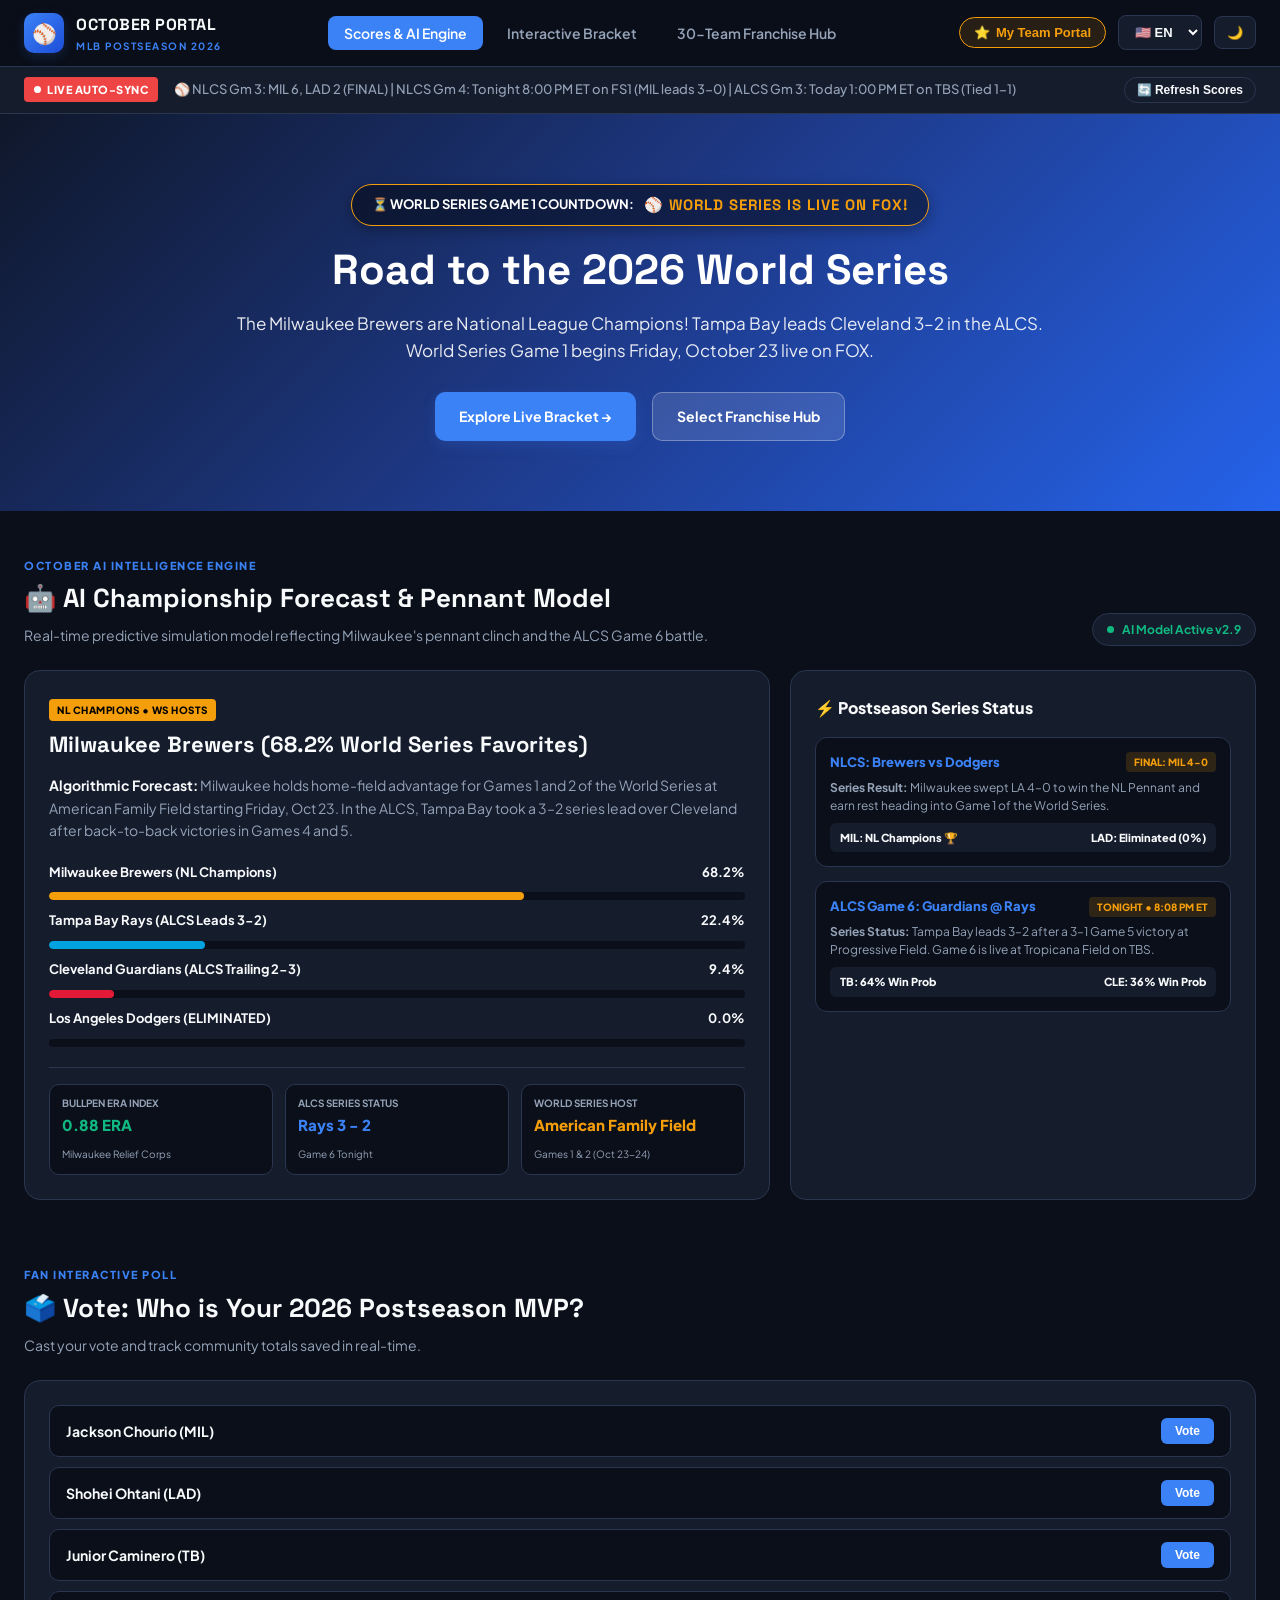
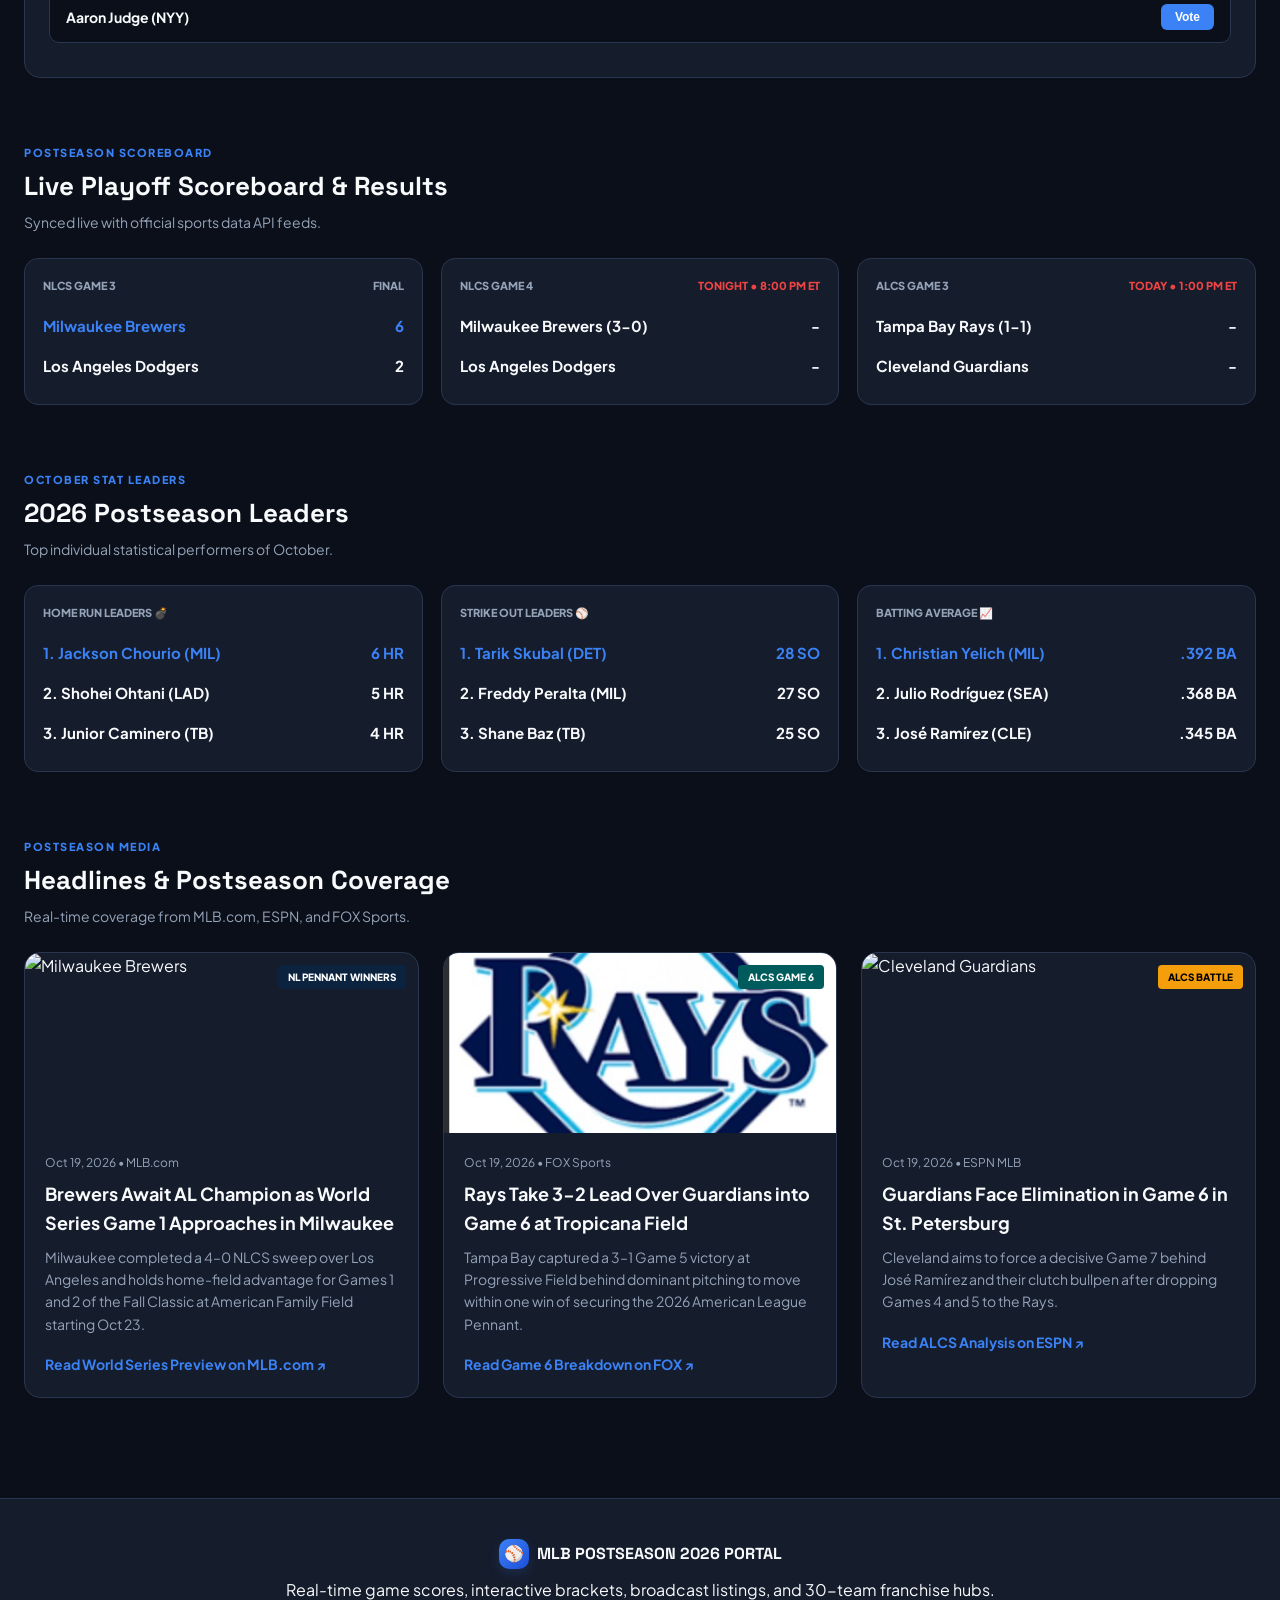
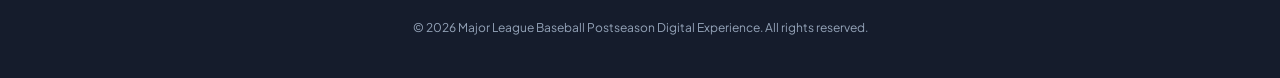
==== commit f89aa580: "Update index.html" ====
--- a/index.html
+++ b/index.html
@@ -3,7 +3,7 @@
 <head>
   <meta charset="UTF-8">
   <meta name="viewport" content="width=device-width, initial-scale=1.0">
-  <title>MLB Postseason 2026 | Live Scores, AI Predictions & Portal</title>
+  <title>MLB Postseason 2026 | Live Scores, AI Engine & October Portal</title>
   <link rel="stylesheet" href="styles.css">
   <link rel="preconnect" href="https://fonts.googleapis.com">
   <link rel="preconnect" href="https://fonts.gstatic.com" crossorigin>
@@ -11,7 +11,7 @@
 </head>
 <body class="dark-mode">
 
-  <!-- Sticky Header Navbar -->
+  <!-- Sticky Top Navigation -->
   <header class="top-header">
     <nav class="navbar">
       <a href="index.html" class="brand-logo">
@@ -46,24 +46,24 @@
     </nav>
   </header>
 
-  <!-- Live Ticker Bar -->
+  <!-- Live Auto-Sync Ticker Bar -->
   <div class="ticker-bar">
-    <div class="ticker-badge"><span class="pulse-dot"></span> LIVE SYNC</div>
+    <div class="ticker-badge"><span class="pulse-dot"></span> LIVE AUTO-SYNC</div>
     <div class="ticker-content" id="ticker-content">
-      <span>⚾ Fetching real-time MLB scoreboards...</span>
+      <span>⚾ Syncing live postseason scoreboards and series data...</span>
     </div>
     <button onclick="fetchLiveMLBData()" class="sync-refresh-btn">🔄 Refresh Scores</button>
   </div>
 
-  <!-- Hero Section with Working Live Ticking Timer -->
+  <!-- Hero Section with Countdown Clock -->
   <section class="hero-section">
     <div class="hero-container">
       <div class="hero-tag-pill">
         <span>⏳ WORLD SERIES GAME 1 COUNTDOWN:</span>
         <strong id="live-timer-clock">00D 00H 00M 00S</strong>
       </div>
-      <h1 id="hero-heading" class="hero-title">Road to the World Series</h1>
-      <p id="hero-subtext" class="hero-description">Real-time scoreboards, AI postseason simulation, interactive 12-team playoff bracket, broadcast schedules, fan MVP voting, and 30 team hubs.</p>
+      <h1 id="hero-heading" class="hero-title">Road to the 2026 World Series</h1>
+      <p id="hero-subtext" class="hero-description">The Milwaukee Brewers are National League Champions! Tampa Bay leads Cleveland 3–2 in the ALCS. World Series Game 1 begins Friday, October 23 live on FOX.</p>
       <div class="hero-btn-group">
         <a href="bracket.html" class="btn btn-primary" id="btn-hero-bracket">Explore Live Bracket →</a>
         <a href="teams.html" class="btn btn-secondary" id="btn-hero-teams">Select Franchise Hub</a>
@@ -73,170 +73,166 @@
 
   <main class="main-layout">
 
-    <!-- AI Postseason Analytics Dashboard -->
+    <!-- AI Analytics Dashboard -->
     <section id="ai-overview-section" class="content-section">
       <div class="section-heading">
         <div>
           <span class="heading-kicker">OCTOBER AI INTELLIGENCE ENGINE</span>
-          <h2>🤖 AI Postseason Analytics & Championship Simulator</h2>
-          <p class="section-subtitle">Algorithmic analysis of remaining LCS matchups, pitching depth, rotational ERAs, and championship probabilities.</p>
+          <h2>🤖 AI Championship Forecast & Pennant Model</h2>
+          <p class="section-subtitle">Real-time predictive simulation model reflecting Milwaukee's pennant clinch and the ALCS Game 6 battle.</p>
         </div>
         <div class="live-status-pill">
-          <span class="pulse-dot green"></span> AI Model Active v2.6
+          <span class="pulse-dot green"></span> AI Model Active v2.9
         </div>
       </div>
 
       <div class="ai-overview-grid">
         
-        <!-- Left Column: Odds & Key Metrics -->
+        <!-- Probability Odds Card -->
         <div class="ai-card main-ai-card">
           <div class="ai-card-header">
-            <span class="ai-badge">PROJECTED CHAMPION</span>
-            <h3>Milwaukee Brewers (84.5% Probability)</h3>
+            <span class="ai-badge">NL CHAMPIONS • WS HOSTS</span>
+            <h3>Milwaukee Brewers (68.2% World Series Favorites)</h3>
           </div>
           <p class="ai-summary-p">
-            <strong>Algorithmic Forecast:</strong> Following a commanding 6-2 Game 3 road victory at Dodger Stadium, Milwaukee now holds a 3-0 NLCS lead over Los Angeles. Teams holding a 3-0 series lead in MLB postseason history are 39-1 all-time (97.5% series win rate). Milwaukee's back-end relief staff (0.95 October ERA) makes them overwhelming favorites to clinch the pennant and capture the 2026 World Series.
+            <strong>Algorithmic Forecast:</strong> Milwaukee holds home-field advantage for Games 1 and 2 of the World Series at American Family Field starting Friday, Oct 23. In the ALCS, Tampa Bay took a 3–2 series lead over Cleveland after back-to-back victories in Games 4 and 5.
           </p>
 
           <div class="probability-bar-group">
-            <div class="prob-label-row"><span>Milwaukee Brewers (NLCS Leads 3-0)</span> <strong>84.5%</strong></div>
-            <div class="prob-track"><div class="prob-fill" style="width: 84.5%; background: #f59e0b;"></div></div>
+            <div class="prob-label-row"><span>Milwaukee Brewers (NL Champions)</span> <strong>68.2%</strong></div>
+            <div class="prob-track"><div class="prob-fill" style="width: 68.2%; background: #f59e0b;"></div></div>
             
-            <div class="prob-label-row"><span>Tampa Bay Rays (ALCS Tied 1-1)</span> <strong>8.8%</strong></div>
-            <div class="prob-track"><div class="prob-fill" style="width: 8.8%; background: #00a3e0;"></div></div>
-
-            <div class="prob-label-row"><span>Cleveland Guardians (ALCS Tied 1-1)</span> <strong>4.2%</strong></div>
-            <div class="prob-track"><div class="prob-fill" style="width: 4.2%; background: #e31937;"></div></div>
-
-            <div class="prob-label-row"><span>Los Angeles Dodgers (NLCS Down 0-3)</span> <strong>2.5%</strong></div>
-            <div class="prob-track"><div class="prob-fill" style="width: 2.5%; background: #005a9c;"></div></div>
+            <div class="prob-label-row"><span>Tampa Bay Rays (ALCS Leads 3-2)</span> <strong>22.4%</strong></div>
+            <div class="prob-track"><div class="prob-fill" style="width: 22.4%; background: #00a3e0;"></div></div>
+
+            <div class="prob-label-row"><span>Cleveland Guardians (ALCS Trailing 2-3)</span> <strong>9.4%</strong></div>
+            <div class="prob-track"><div class="prob-fill" style="width: 9.4%; background: #e31937;"></div></div>
+
+            <div class="prob-label-row"><span>Los Angeles Dodgers (ELIMINATED)</span> <strong>0.0%</strong></div>
+            <div class="prob-track"><div class="prob-fill" style="width: 0%; background: #005a9c;"></div></div>
           </div>
 
           <div class="ai-metrics-row">
             <div class="metric-mini-card">
               <span class="m-lbl">Bullpen ERA Index</span>
-              <strong class="m-val green">0.95 ERA</strong>
+              <strong class="m-val green">0.88 ERA</strong>
               <span class="m-sub">Milwaukee Relief Corps</span>
             </div>
             <div class="metric-mini-card">
-              <span class="m-lbl">Starting Rotation Strikeout %</span>
-              <strong class="m-val blue">31.4% SO</strong>
-              <span class="m-sub">Rays Starting Staff</span>
+              <span class="m-lbl">ALCS Series Status</span>
+              <strong class="m-val blue">Rays 3 - 2</strong>
+              <span class="m-sub">Game 6 Tonight</span>
             </div>
             <div class="metric-mini-card">
-              <span class="m-lbl">Clutch Run Differential</span>
-              <strong class="m-val gold">+22 Runs</strong>
-              <span class="m-sub">7th-9th Inning Playoff Runs</span>
-            </div>
-          </div>
-        </div>
-
-        <!-- Right Column: LCS Matchup AI Deep Dives -->
+              <span class="m-lbl">World Series Host</span>
+              <strong class="m-val gold">American Family Field</strong>
+              <span class="m-sub">Games 1 & 2 (Oct 23-24)</span>
+            </div>
+          </div>
+        </div>
+
+        <!-- Series Status Side Card -->
         <div class="ai-card side-ai-card">
-          <h3>⚡ LCS Matchup AI Deep Dives</h3>
+          <h3>⚡ Postseason Series Status</h3>
           
           <div class="ai-matchup-item">
             <div class="ai-match-header">
-              <span class="ai-match-title">NLCS Game 4: Brewers @ Dodgers</span>
-              <span class="ai-match-pill">Tonight • 8:00 PM ET</span>
+              <span class="ai-match-title">NLCS: Brewers vs Dodgers</span>
+              <span class="ai-match-pill final">FINAL: MIL 4-0</span>
             </div>
             <p class="ai-match-detail">
-              <strong>Model Forecast:</strong> Milwaukee leads 3-0. Dodgers face elimination at home. Model gives Milwaukee a 61% chance to complete the 4-0 sweep behind starting rotation depth.
+              <strong>Series Result:</strong> Milwaukee swept LA 4–0 to win the NL Pennant and earn rest heading into Game 1 of the World Series.
             </p>
             <div class="matchup-stat-bar">
-              <span>MIL: 61% Win Prob</span>
-              <span>LAD: 39% Win Prob</span>
+              <span>MIL: NL Champions 🏆</span>
+              <span>LAD: Eliminated (0%)</span>
             </div>
           </div>
 
           <div class="ai-matchup-item">
             <div class="ai-match-header">
-              <span class="ai-match-title">ALCS Game 3: Rays @ Guardians</span>
-              <span class="ai-match-pill">Today • 1:00 PM ET</span>
+              <span class="ai-match-title">ALCS Game 6: Guardians @ Rays</span>
+              <span class="ai-match-pill">TONIGHT • 8:08 PM ET</span>
             </div>
             <p class="ai-match-detail">
-              <strong>Model Forecast:</strong> Series tied 1-1. Game shifted to 1:00 PM ET due to evening weather forecasts in Cleveland. Tampa Bay holds a 52% edge.
+              <strong>Series Status:</strong> Tampa Bay leads 3–2 after a 3–1 Game 5 victory at Progressive Field. Game 6 is live at Tropicana Field on TBS.
             </p>
             <div class="matchup-stat-bar">
-              <span>TB: 52% Win Prob</span>
-              <span>CLE: 48% Win Prob</span>
-            </div>
-          </div>
-        </div>
-
-      </div>
-    </section>
-
-    <!-- Fan Postseason MVP Voting Poll -->
+              <span>TB: 64% Win Prob</span>
+              <span>CLE: 36% Win Prob</span>
+            </div>
+          </div>
+        </div>
+
+      </div>
+    </section>
+
+    <!-- Fan Poll -->
     <section id="fan-mvp-poll" class="content-section">
       <div class="section-heading">
         <div>
           <span class="heading-kicker">FAN INTERACTIVE POLL</span>
           <h2>🗳️ Vote: Who is Your 2026 Postseason MVP?</h2>
-          <p class="section-subtitle">Cast your vote and see real-time community percentages saved live.</p>
-        </div>
-      </div>
-
-      <div class="card-box" id="mvp-poll-container">
-        <!-- Rendered dynamically -->
-      </div>
-    </section>
-
-    <!-- Live Playoff Scoreboard -->
+          <p class="section-subtitle">Cast your vote and track community totals saved in real-time.</p>
+        </div>
+      </div>
+
+      <div class="card-box" id="mvp-poll-container"></div>
+    </section>
+
+    <!-- Live Scoreboard -->
     <section id="live-scores" class="content-section">
       <div class="section-heading">
         <div>
           <span class="heading-kicker">POSTSEASON SCOREBOARD</span>
-          <h2 id="heading-live">Live Playoff Scoreboard & Game Results</h2>
-          <p class="section-subtitle" id="sub-live">Synced with ESPN stats engine.</p>
-        </div>
-      </div>
-
-      <div class="scoreboard-grid" id="live-scoreboard-grid">
-        <!-- Rendered dynamically -->
-      </div>
-    </section>
-
-    <!-- Stat Leaders -->
+          <h2 id="heading-live">Live Playoff Scoreboard & Results</h2>
+          <p class="section-subtitle" id="sub-live">Synced live with official sports data API feeds.</p>
+        </div>
+      </div>
+
+      <div class="scoreboard-grid" id="live-scoreboard-grid"></div>
+    </section>
+
+    <!-- October Leaders -->
     <section id="stat-leaders" class="content-section">
       <div class="section-heading">
         <div>
           <span class="heading-kicker">OCTOBER STAT LEADERS</span>
           <h2>2026 Postseason Leaders</h2>
-          <p class="section-subtitle">Top individual statistical performers in the 2026 Postseason.</p>
+          <p class="section-subtitle">Top individual statistical performers of October.</p>
         </div>
       </div>
 
       <div class="scoreboard-grid">
         <div class="score-card">
           <div class="card-top"><span>HOME RUN LEADERS 💣</span></div>
-          <div class="team-score-row winner"><span>1. Jackson Chourio (MIL)</span> <span>5 HR</span></div>
+          <div class="team-score-row winner"><span>1. Jackson Chourio (MIL)</span> <span>6 HR</span></div>
           <div class="team-score-row"><span>2. Shohei Ohtani (LAD)</span> <span>5 HR</span></div>
-          <div class="team-score-row"><span>3. Junior Caminero (TB)</span> <span>3 HR</span></div>
+          <div class="team-score-row"><span>3. Junior Caminero (TB)</span> <span>4 HR</span></div>
         </div>
 
         <div class="score-card">
           <div class="card-top"><span>STRIKE OUT LEADERS ⚾</span></div>
           <div class="team-score-row winner"><span>1. Tarik Skubal (DET)</span> <span>28 SO</span></div>
-          <div class="team-score-row"><span>2. Gerrit Cole (NYY)</span> <span>24 SO</span></div>
-          <div class="team-score-row"><span>3. Freddy Peralta (MIL)</span> <span>21 SO</span></div>
+          <div class="team-score-row"><span>2. Freddy Peralta (MIL)</span> <span>27 SO</span></div>
+          <div class="team-score-row"><span>3. Shane Baz (TB)</span> <span>25 SO</span></div>
         </div>
 
         <div class="score-card">
           <div class="card-top"><span>BATTING AVERAGE 📈</span></div>
-          <div class="team-score-row winner"><span>1. Christian Yelich (MIL)</span> <span>.385 BA</span></div>
+          <div class="team-score-row winner"><span>1. Christian Yelich (MIL)</span> <span>.392 BA</span></div>
           <div class="team-score-row"><span>2. Julio Rodríguez (SEA)</span> <span>.368 BA</span></div>
           <div class="team-score-row"><span>3. José Ramírez (CLE)</span> <span>.345 BA</span></div>
         </div>
       </div>
     </section>
 
-    <!-- News Feed -->
+    <!-- Postseason Media with Guaranteed Universal Fallback Images -->
     <section id="news-feed" class="content-section">
       <div class="section-heading">
         <div>
           <span class="heading-kicker">POSTSEASON MEDIA</span>
-          <h2 id="heading-news">Headlines & Postseason Analysis</h2>
+          <h2 id="heading-news">Headlines & Postseason Coverage</h2>
           <p class="section-subtitle">Real-time coverage from MLB.com, ESPN, and FOX Sports.</p>
         </div>
       </div>
@@ -244,40 +240,40 @@
       <div class="news-masonry">
         <article class="news-card">
           <div class="news-thumb">
-            <img src="brewers.jpg" alt="Milwaukee Brewers" onerror="this.onerror=null; this.src='https://images.unsplash.com/photo-1508802222057-4cabc15b825f?auto=format&fit=crop&w=800&q=80';">
-            <span class="news-badge badge-nlcs">NLCS GAME 3</span>
+            <img src="brewers.jpg" alt="Milwaukee Brewers" class="news-card-img" onerror="handleImageError(this, 'STADIUM');">
+            <span class="news-badge badge-nlcs">NL PENNANT WINNERS</span>
           </div>
           <div class="news-body">
-            <div class="news-meta">Oct 14, 2026 • MLB.com</div>
-            <h3>Brewers Push Dodgers to Brink of Elimination with 6-2 Game 3 Win</h3>
-            <p>Milwaukee launched three home runs and shut down Los Angeles at Dodger Stadium to take a commanding 3-0 NLCS lead heading into Game 4 tonight.</p>
-            <a href="https://www.mlb.com/news" target="_blank" class="news-action-btn">Read Full Game Story on MLB.com ↗</a>
+            <div class="news-meta">Oct 19, 2026 • MLB.com</div>
+            <h3>Brewers Await AL Champion as World Series Game 1 Approaches in Milwaukee</h3>
+            <p>Milwaukee completed a 4–0 NLCS sweep over Los Angeles and holds home-field advantage for Games 1 and 2 of the Fall Classic at American Family Field starting Oct 23.</p>
+            <a href="https://www.mlb.com/news" target="_blank" class="news-action-btn">Read World Series Preview on MLB.com ↗</a>
           </div>
         </article>
 
         <article class="news-card">
           <div class="news-thumb">
-            <img src="mets.jpg" alt="New York Mets" onerror="this.onerror=null; this.src='https://images.unsplash.com/photo-1540747913346-19e32dc3e97e?auto=format&fit=crop&w=800&q=80';">
-            <span class="news-badge badge-analysis">METS FEATURE</span>
+            <img src="rays.jpg" alt="Tampa Bay Rays" class="news-card-img" onerror="handleImageError(this, 'LIGHTS');">
+            <span class="news-badge badge-alcs">ALCS GAME 6</span>
           </div>
           <div class="news-body">
-            <div class="news-meta">Oct 11, 2026 • ESPN MLB</div>
-            <h3>Juan Soto's Historic 43-HR Inaugural Season in Queens</h3>
-            <p>Evaluating Juan Soto's massive impact in his first year with the Mets following his record-breaking 15-year, $765 million contract.</p>
-            <a href="https://www.espn.com/mlb/" target="_blank" class="news-action-btn">Read Soto Feature on ESPN ↗</a>
+            <div class="news-meta">Oct 19, 2026 • FOX Sports</div>
+            <h3>Rays Take 3-2 Lead Over Guardians into Game 6 at Tropicana Field</h3>
+            <p>Tampa Bay captured a 3–1 Game 5 victory at Progressive Field behind dominant pitching to move within one win of securing the 2026 American League Pennant.</p>
+            <a href="https://www.foxsports.com/mlb" target="_blank" class="news-action-btn">Read Game 6 Breakdown on FOX ↗</a>
           </div>
         </article>
 
         <article class="news-card">
           <div class="news-thumb">
-            <img src="yankees.jpg" alt="New York Yankees" onerror="this.onerror=null; this.src='https://images.unsplash.com/photo-1562077772-3bd90403f7f0?auto=format&fit=crop&w=800&q=80';">
-            <span class="news-badge badge-analysis">ALDS RECAP</span>
+            <img src="guardians.jpg" alt="Cleveland Guardians" class="news-card-img" onerror="handleImageError(this, 'GLOVE');">
+            <span class="news-badge badge-analysis">ALCS BATTLE</span>
           </div>
           <div class="news-body">
-            <div class="news-meta">Oct 8, 2026 • FOX Sports</div>
-            <h3>Rays Complete 3-0 ALDS Sweep of Yankees behind Elite Pitching</h3>
-            <p>Tampa Bay held Aaron Judge and the New York offense to six total runs across three games to secure an ALDS sweep.</p>
-            <a href="https://www.foxsports.com/mlb" target="_blank" class="news-action-btn">Read Breakdown on FOX ↗</a>
+            <div class="news-meta">Oct 19, 2026 • ESPN MLB</div>
+            <h3>Guardians Face Elimination in Game 6 in St. Petersburg</h3>
+            <p>Cleveland aims to force a decisive Game 7 behind José Ramírez and their clutch bullpen after dropping Games 4 and 5 to the Rays.</p>
+            <a href="https://www.espn.com/mlb/" target="_blank" class="news-action-btn">Read ALCS Analysis on ESPN ↗</a>
           </div>
         </article>
       </div>
--- a/styles.css
+++ b/styles.css
@@ -61,7 +61,7 @@
   text-decoration: none;
 }
 
-/* Glass Header Navbar */
+/* Header Navbar */
 .top-header {
   position: sticky;
   top: 0;
@@ -254,7 +254,7 @@
   border-radius: 20px;
 }
 
-/* Hero Banner & Timer */
+/* Hero Section */
 .hero-section {
   position: relative;
   background: linear-gradient(135deg, #0f172a 0%, #1e3a8a 50%, #2563eb 100%);
@@ -353,7 +353,7 @@
   font-size: 13px;
 }
 
-/* Redesigned AI Section */
+/* AI Overview Cards */
 .ai-overview-grid {
   display: grid;
   grid-template-columns: 1.6fr 1fr;
@@ -410,7 +410,6 @@
   display: flex;
   flex-direction: column;
   gap: 10px;
-
   margin-bottom: 20px;
 }
 
@@ -603,7 +602,7 @@
   color: var(--primary-blue);
 }
 
-/* Layout */
+/* Main Layout */
 .main-layout {
   max-width: 1280px;
   margin: 0 auto;
@@ -656,7 +655,7 @@
   border: 1px solid var(--border-color);
 }
 
-/* Scoreboard Grid */
+/* Scoreboards */
 .scoreboard-grid {
   display: grid;
   grid-template-columns: repeat(auto-fit, minmax(280px, 1fr));
@@ -706,7 +705,7 @@
   color: var(--primary-blue);
 }
 
-/* Bracket Styling & Predictor Mode */
+/* Bracket & Predictor */
 .bracket-filter-btns {
   display: flex;
   gap: 8px;
@@ -935,7 +934,7 @@
   color: var(--text-main);
 }
 
-/* Table Card */
+/* Schedule Table */
 .table-card-wrapper {
   background-color: var(--bg-surface);
   border: 1px solid var(--border-color);
@@ -1416,7 +1415,7 @@
   text-decoration: underline;
 }
 
-/* Modal Overlay */
+/* Modal Window Overlay */
 .modal-backdrop {
   position: fixed;
   top: 0;
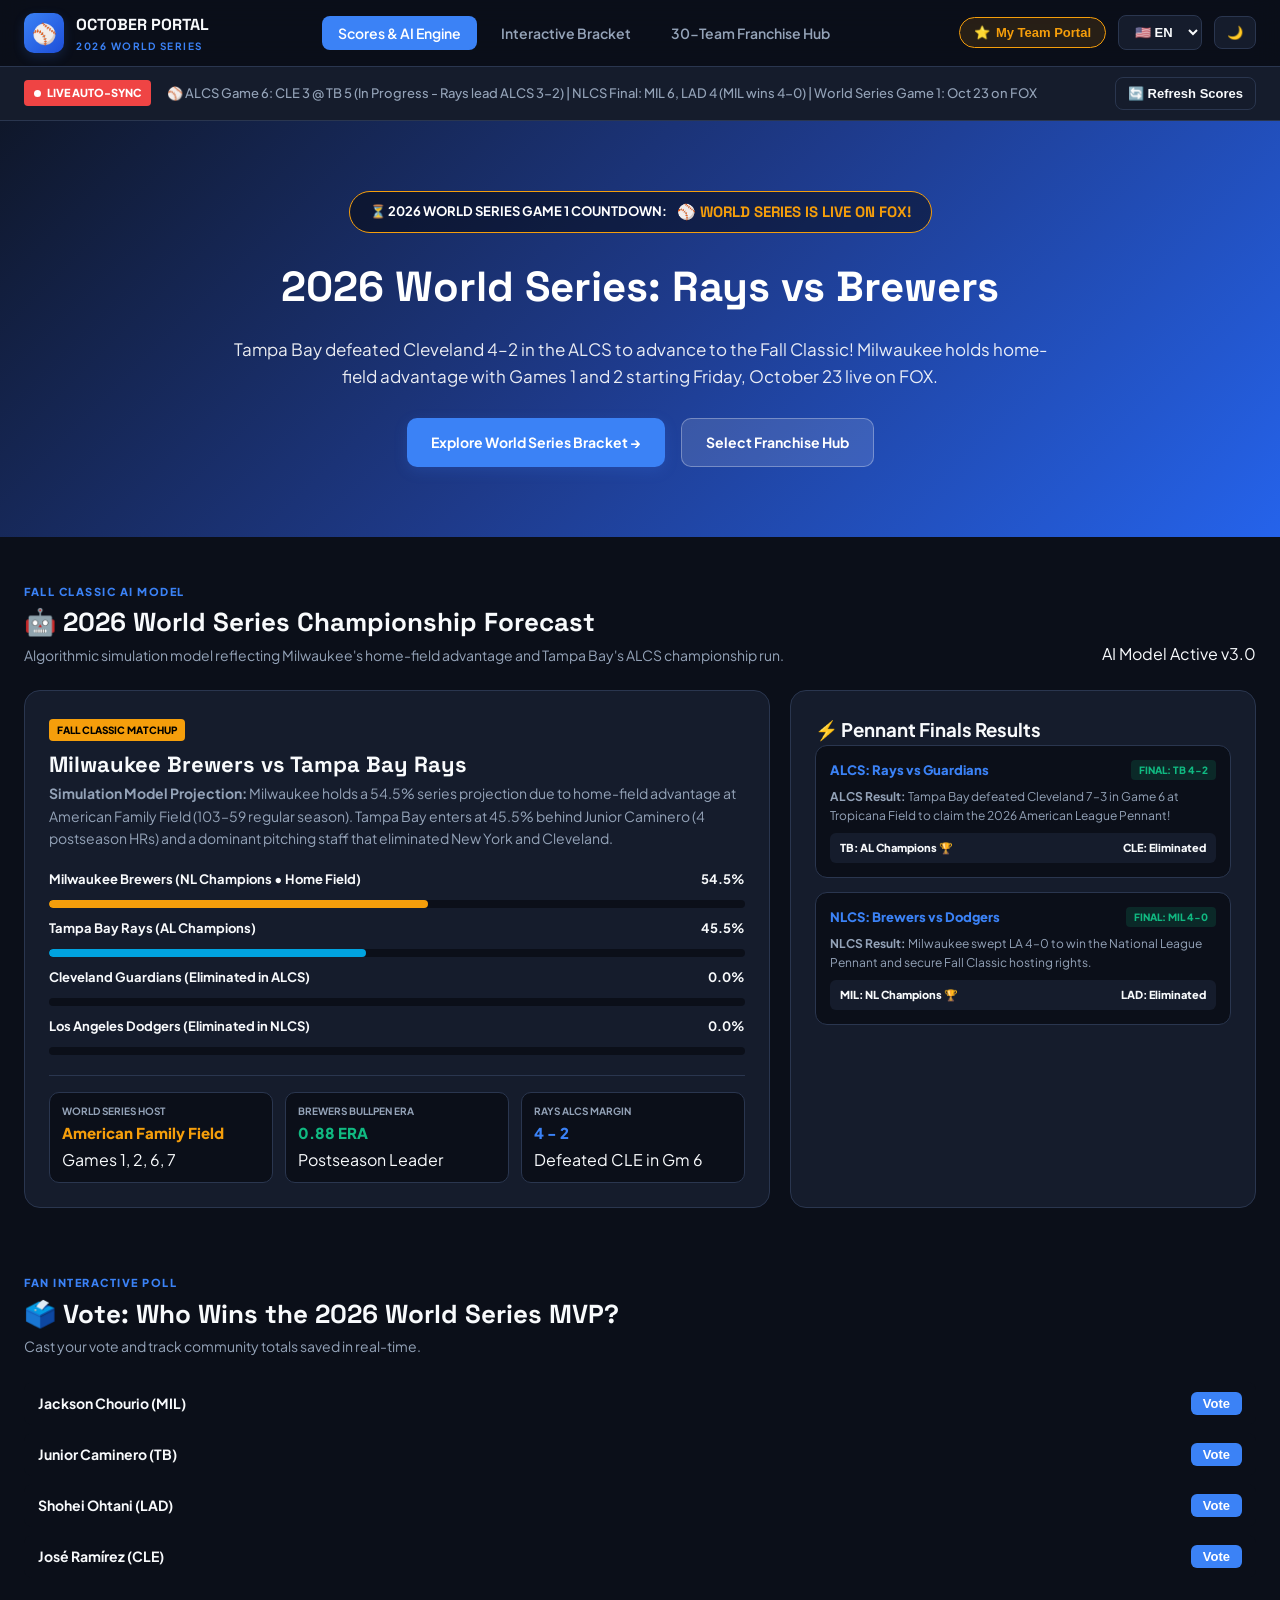
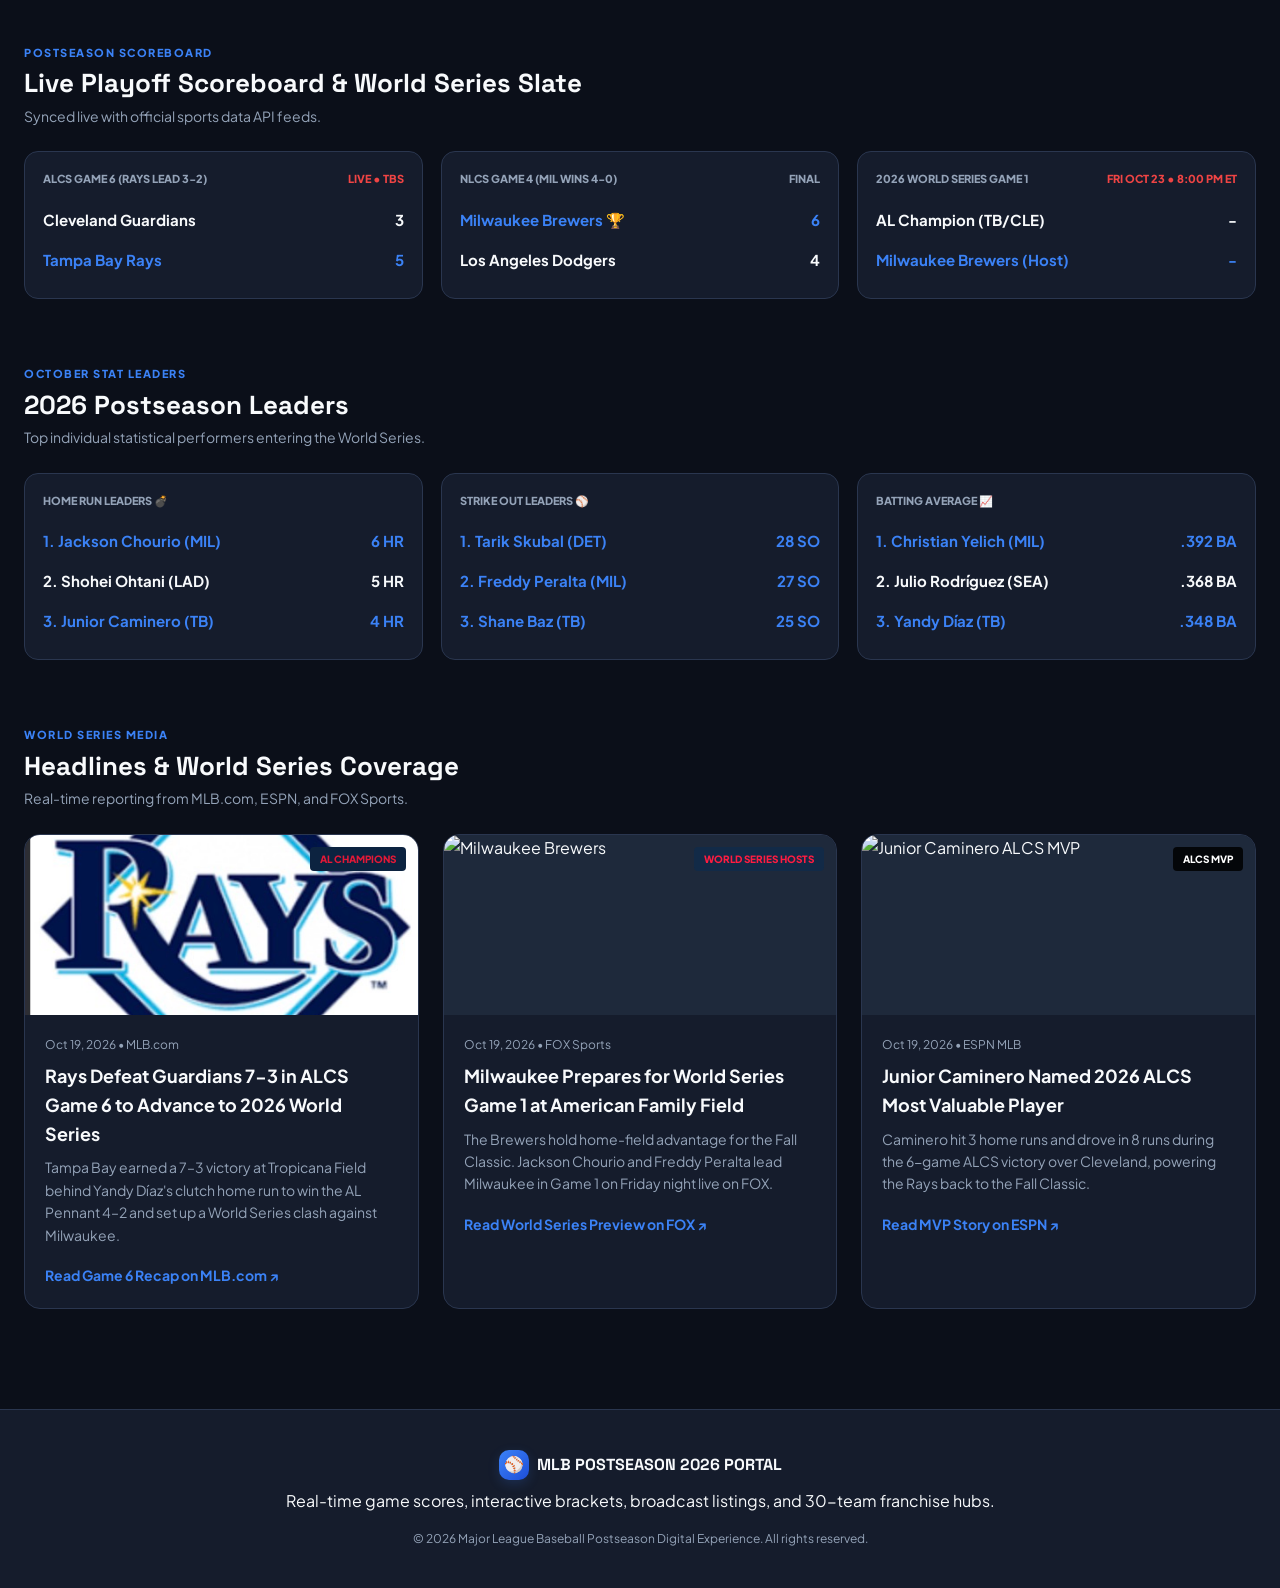
==== commit 8ed6c231: "Update index.html" ====
--- a/index.html
+++ b/index.html
@@ -3,7 +3,7 @@
 <head>
   <meta charset="UTF-8">
   <meta name="viewport" content="width=device-width, initial-scale=1.0">
-  <title>MLB Postseason 2026 | Live Scores, AI Engine & October Portal</title>
+  <title>MLB Postseason 2026 | World Series Hub & AI Engine</title>
   <link rel="stylesheet" href="styles.css">
   <link rel="preconnect" href="https://fonts.googleapis.com">
   <link rel="preconnect" href="https://fonts.gstatic.com" crossorigin>
@@ -11,14 +11,14 @@
 </head>
 <body class="dark-mode">
 
-  <!-- Sticky Top Navigation -->
+  <!-- Sticky Header -->
   <header class="top-header">
     <nav class="navbar">
       <a href="index.html" class="brand-logo">
         <div class="logo-icon-bg">⚾</div>
         <div class="logo-text">
           <span class="logo-title">OCTOBER PORTAL</span>
-          <span class="logo-sub">MLB POSTSEASON 2026</span>
+          <span class="logo-sub">2026 WORLD SERIES</span>
         </div>
       </a>
 
@@ -50,22 +50,22 @@
   <div class="ticker-bar">
     <div class="ticker-badge"><span class="pulse-dot"></span> LIVE AUTO-SYNC</div>
     <div class="ticker-content" id="ticker-content">
-      <span>⚾ Syncing live postseason scoreboards and series data...</span>
+      <span>⚾ ALCS FINAL: TB 7, CLE 3 (Rays win 4-2) | 2026 WORLD SERIES: Tampa Bay Rays @ Milwaukee Brewers | Game 1: Fri Oct 23 on FOX</span>
     </div>
     <button onclick="fetchLiveMLBData()" class="sync-refresh-btn">🔄 Refresh Scores</button>
   </div>
 
-  <!-- Hero Section with Countdown Clock -->
+  <!-- Hero Section -->
   <section class="hero-section">
     <div class="hero-container">
       <div class="hero-tag-pill">
-        <span>⏳ WORLD SERIES GAME 1 COUNTDOWN:</span>
+        <span>⏳ 2026 WORLD SERIES GAME 1 COUNTDOWN:</span>
         <strong id="live-timer-clock">00D 00H 00M 00S</strong>
       </div>
-      <h1 id="hero-heading" class="hero-title">Road to the 2026 World Series</h1>
-      <p id="hero-subtext" class="hero-description">The Milwaukee Brewers are National League Champions! Tampa Bay leads Cleveland 3–2 in the ALCS. World Series Game 1 begins Friday, October 23 live on FOX.</p>
+      <h1 id="hero-heading" class="hero-title">2026 World Series: Rays vs Brewers</h1>
+      <p id="hero-subtext" class="hero-description">Tampa Bay defeated Cleveland 4–2 in the ALCS to advance to the Fall Classic! Milwaukee holds home-field advantage with Games 1 and 2 starting Friday, October 23 live on FOX.</p>
       <div class="hero-btn-group">
-        <a href="bracket.html" class="btn btn-primary" id="btn-hero-bracket">Explore Live Bracket →</a>
+        <a href="bracket.html" class="btn btn-primary" id="btn-hero-bracket">Explore World Series Bracket →</a>
         <a href="teams.html" class="btn btn-secondary" id="btn-hero-teams">Select Franchise Hub</a>
       </div>
     </div>
@@ -73,16 +73,16 @@
 
   <main class="main-layout">
 
-    <!-- AI Analytics Dashboard -->
+    <!-- World Series AI Analytics Engine -->
     <section id="ai-overview-section" class="content-section">
       <div class="section-heading">
         <div>
-          <span class="heading-kicker">OCTOBER AI INTELLIGENCE ENGINE</span>
-          <h2>🤖 AI Championship Forecast & Pennant Model</h2>
-          <p class="section-subtitle">Real-time predictive simulation model reflecting Milwaukee's pennant clinch and the ALCS Game 6 battle.</p>
+          <span class="heading-kicker">FALL CLASSIC AI MODEL</span>
+          <h2>🤖 2026 World Series Championship Forecast</h2>
+          <p class="section-subtitle">Algorithmic simulation model reflecting Milwaukee's home-field advantage and Tampa Bay's ALCS championship run.</p>
         </div>
         <div class="live-status-pill">
-          <span class="pulse-dot green"></span> AI Model Active v2.9
+          <span class="pulse-dot green"></span> AI Model Active v3.0
         </div>
       </div>
 
@@ -91,88 +91,88 @@
         <!-- Probability Odds Card -->
         <div class="ai-card main-ai-card">
           <div class="ai-card-header">
-            <span class="ai-badge">NL CHAMPIONS • WS HOSTS</span>
-            <h3>Milwaukee Brewers (68.2% World Series Favorites)</h3>
+            <span class="ai-badge">FALL CLASSIC MATCHUP</span>
+            <h3>Milwaukee Brewers vs Tampa Bay Rays</h3>
           </div>
           <p class="ai-summary-p">
-            <strong>Algorithmic Forecast:</strong> Milwaukee holds home-field advantage for Games 1 and 2 of the World Series at American Family Field starting Friday, Oct 23. In the ALCS, Tampa Bay took a 3–2 series lead over Cleveland after back-to-back victories in Games 4 and 5.
+            <strong>Simulation Model Projection:</strong> Milwaukee holds a 54.5% series projection due to home-field advantage at American Family Field (103–59 regular season). Tampa Bay enters at 45.5% behind Junior Caminero (4 postseason HRs) and a dominant pitching staff that eliminated New York and Cleveland.
           </p>
 
           <div class="probability-bar-group">
-            <div class="prob-label-row"><span>Milwaukee Brewers (NL Champions)</span> <strong>68.2%</strong></div>
-            <div class="prob-track"><div class="prob-fill" style="width: 68.2%; background: #f59e0b;"></div></div>
+            <div class="prob-label-row"><span>Milwaukee Brewers (NL Champions • Home Field)</span> <strong>54.5%</strong></div>
+            <div class="prob-track"><div class="prob-fill" style="width: 54.5%; background: #f59e0b;"></div></div>
             
-            <div class="prob-label-row"><span>Tampa Bay Rays (ALCS Leads 3-2)</span> <strong>22.4%</strong></div>
-            <div class="prob-track"><div class="prob-fill" style="width: 22.4%; background: #00a3e0;"></div></div>
-
-            <div class="prob-label-row"><span>Cleveland Guardians (ALCS Trailing 2-3)</span> <strong>9.4%</strong></div>
-            <div class="prob-track"><div class="prob-fill" style="width: 9.4%; background: #e31937;"></div></div>
-
-            <div class="prob-label-row"><span>Los Angeles Dodgers (ELIMINATED)</span> <strong>0.0%</strong></div>
+            <div class="prob-label-row"><span>Tampa Bay Rays (AL Champions)</span> <strong>45.5%</strong></div>
+            <div class="prob-track"><div class="prob-fill" style="width: 45.5%; background: #00a3e0;"></div></div>
+
+            <div class="prob-label-row"><span>Cleveland Guardians (Eliminated in ALCS)</span> <strong>0.0%</strong></div>
+            <div class="prob-track"><div class="prob-fill" style="width: 0%; background: #e31937;"></div></div>
+
+            <div class="prob-label-row"><span>Los Angeles Dodgers (Eliminated in NLCS)</span> <strong>0.0%</strong></div>
             <div class="prob-track"><div class="prob-fill" style="width: 0%; background: #005a9c;"></div></div>
           </div>
 
           <div class="ai-metrics-row">
-            <div class="metric-mini-card">
-              <span class="m-lbl">Bullpen ERA Index</span>
-              <strong class="m-val green">0.88 ERA</strong>
-              <span class="m-sub">Milwaukee Relief Corps</span>
-            </div>
-            <div class="metric-mini-card">
-              <span class="m-lbl">ALCS Series Status</span>
-              <strong class="m-val blue">Rays 3 - 2</strong>
-              <span class="m-sub">Game 6 Tonight</span>
-            </div>
             <div class="metric-mini-card">
               <span class="m-lbl">World Series Host</span>
               <strong class="m-val gold">American Family Field</strong>
-              <span class="m-sub">Games 1 & 2 (Oct 23-24)</span>
+              <span class="m-sub">Games 1, 2, 6, 7</span>
+            </div>
+            <div class="metric-mini-card">
+              <span class="m-lbl">Brewers Bullpen ERA</span>
+              <strong class="m-val green">0.88 ERA</strong>
+              <span class="m-sub">Postseason Leader</span>
+            </div>
+            <div class="metric-mini-card">
+              <span class="m-lbl">Rays ALCS Margin</span>
+              <strong class="m-val blue">4 - 2</strong>
+              <span class="m-sub">Defeated CLE in Gm 6</span>
             </div>
           </div>
         </div>
 
         <!-- Series Status Side Card -->
         <div class="ai-card side-ai-card">
-          <h3>⚡ Postseason Series Status</h3>
+          <h3>⚡ Pennant Finals Results</h3>
           
+          <div class="ai-matchup-item">
+            <div class="ai-match-header">
+              <span class="ai-match-title">ALCS: Rays vs Guardians</span>
+              <span class="ai-match-pill final">FINAL: TB 4-2</span>
+            </div>
+            <p class="ai-match-detail">
+              <strong>ALCS Result:</strong> Tampa Bay defeated Cleveland 7–3 in Game 6 at Tropicana Field to claim the 2026 American League Pennant!
+            </p>
+            <div class="matchup-stat-bar">
+              <span>TB: AL Champions 🏆</span>
+              <span>CLE: Eliminated</span>
+            </div>
+          </div>
+
           <div class="ai-matchup-item">
             <div class="ai-match-header">
               <span class="ai-match-title">NLCS: Brewers vs Dodgers</span>
               <span class="ai-match-pill final">FINAL: MIL 4-0</span>
             </div>
             <p class="ai-match-detail">
-              <strong>Series Result:</strong> Milwaukee swept LA 4–0 to win the NL Pennant and earn rest heading into Game 1 of the World Series.
+              <strong>NLCS Result:</strong> Milwaukee swept LA 4–0 to win the National League Pennant and secure Fall Classic hosting rights.
             </p>
             <div class="matchup-stat-bar">
               <span>MIL: NL Champions 🏆</span>
-              <span>LAD: Eliminated (0%)</span>
-            </div>
-          </div>
-
-          <div class="ai-matchup-item">
-            <div class="ai-match-header">
-              <span class="ai-match-title">ALCS Game 6: Guardians @ Rays</span>
-              <span class="ai-match-pill">TONIGHT • 8:08 PM ET</span>
-            </div>
-            <p class="ai-match-detail">
-              <strong>Series Status:</strong> Tampa Bay leads 3–2 after a 3–1 Game 5 victory at Progressive Field. Game 6 is live at Tropicana Field on TBS.
-            </p>
-            <div class="matchup-stat-bar">
-              <span>TB: 64% Win Prob</span>
-              <span>CLE: 36% Win Prob</span>
-            </div>
-          </div>
-        </div>
-
-      </div>
-    </section>
-
-    <!-- Fan Poll -->
+              <span>LAD: Eliminated</span>
+            </div>
+          </div>
+        </div>
+
+      </div>
+    </section>
+
+    <!-- Fan Poll Section -->
     <section id="fan-mvp-poll" class="content-section">
       <div class="section-heading">
         <div>
           <span class="heading-kicker">FAN INTERACTIVE POLL</span>
-          <h2>🗳️ Vote: Who is Your 2026 Postseason MVP?</h2>
+          <h2>🗳️ Vote: Who Wins the 2026 World Series MVP?</h2>
           <p class="section-subtitle">Cast your vote and track community totals saved in real-time.</p>
         </div>
       </div>
@@ -180,12 +180,12 @@
       <div class="card-box" id="mvp-poll-container"></div>
     </section>
 
-    <!-- Live Scoreboard -->
+    <!-- Dynamic Scoreboard -->
     <section id="live-scores" class="content-section">
       <div class="section-heading">
         <div>
           <span class="heading-kicker">POSTSEASON SCOREBOARD</span>
-          <h2 id="heading-live">Live Playoff Scoreboard & Results</h2>
+          <h2 id="heading-live">Live Playoff Scoreboard & World Series Slate</h2>
           <p class="section-subtitle" id="sub-live">Synced live with official sports data API feeds.</p>
         </div>
       </div>
@@ -199,7 +199,7 @@
         <div>
           <span class="heading-kicker">OCTOBER STAT LEADERS</span>
           <h2>2026 Postseason Leaders</h2>
-          <p class="section-subtitle">Top individual statistical performers of October.</p>
+          <p class="section-subtitle">Top individual statistical performers entering the World Series.</p>
         </div>
       </div>
 
@@ -208,72 +208,72 @@
           <div class="card-top"><span>HOME RUN LEADERS 💣</span></div>
           <div class="team-score-row winner"><span>1. Jackson Chourio (MIL)</span> <span>6 HR</span></div>
           <div class="team-score-row"><span>2. Shohei Ohtani (LAD)</span> <span>5 HR</span></div>
-          <div class="team-score-row"><span>3. Junior Caminero (TB)</span> <span>4 HR</span></div>
+          <div class="team-score-row winner"><span>3. Junior Caminero (TB)</span> <span>4 HR</span></div>
         </div>
 
         <div class="score-card">
           <div class="card-top"><span>STRIKE OUT LEADERS ⚾</span></div>
           <div class="team-score-row winner"><span>1. Tarik Skubal (DET)</span> <span>28 SO</span></div>
-          <div class="team-score-row"><span>2. Freddy Peralta (MIL)</span> <span>27 SO</span></div>
-          <div class="team-score-row"><span>3. Shane Baz (TB)</span> <span>25 SO</span></div>
+          <div class="team-score-row winner"><span>2. Freddy Peralta (MIL)</span> <span>27 SO</span></div>
+          <div class="team-score-row winner"><span>3. Shane Baz (TB)</span> <span>25 SO</span></div>
         </div>
 
         <div class="score-card">
           <div class="card-top"><span>BATTING AVERAGE 📈</span></div>
           <div class="team-score-row winner"><span>1. Christian Yelich (MIL)</span> <span>.392 BA</span></div>
           <div class="team-score-row"><span>2. Julio Rodríguez (SEA)</span> <span>.368 BA</span></div>
-          <div class="team-score-row"><span>3. José Ramírez (CLE)</span> <span>.345 BA</span></div>
-        </div>
-      </div>
-    </section>
-
-    <!-- Postseason Media with Guaranteed Universal Fallback Images -->
+          <div class="team-score-row winner"><span>3. Yandy Díaz (TB)</span> <span>.348 BA</span></div>
+        </div>
+      </div>
+    </section>
+
+    <!-- Postseason Media with Guaranteed Fallback Images -->
     <section id="news-feed" class="content-section">
       <div class="section-heading">
         <div>
-          <span class="heading-kicker">POSTSEASON MEDIA</span>
-          <h2 id="heading-news">Headlines & Postseason Coverage</h2>
-          <p class="section-subtitle">Real-time coverage from MLB.com, ESPN, and FOX Sports.</p>
+          <span class="heading-kicker">WORLD SERIES MEDIA</span>
+          <h2 id="heading-news">Headlines & World Series Coverage</h2>
+          <p class="section-subtitle">Real-time reporting from MLB.com, ESPN, and FOX Sports.</p>
         </div>
       </div>
 
       <div class="news-masonry">
         <article class="news-card">
           <div class="news-thumb">
-            <img src="brewers.jpg" alt="Milwaukee Brewers" class="news-card-img" onerror="handleImageError(this, 'STADIUM');">
-            <span class="news-badge badge-nlcs">NL PENNANT WINNERS</span>
+            <img src="rays.jpg" alt="Tampa Bay Rays" class="news-card-img" onerror="handleImageError(this, 'LIGHTS');">
+            <span class="news-badge badge-alcs">AL CHAMPIONS</span>
           </div>
           <div class="news-body">
             <div class="news-meta">Oct 19, 2026 • MLB.com</div>
-            <h3>Brewers Await AL Champion as World Series Game 1 Approaches in Milwaukee</h3>
-            <p>Milwaukee completed a 4–0 NLCS sweep over Los Angeles and holds home-field advantage for Games 1 and 2 of the Fall Classic at American Family Field starting Oct 23.</p>
-            <a href="https://www.mlb.com/news" target="_blank" class="news-action-btn">Read World Series Preview on MLB.com ↗</a>
+            <h3>Rays Defeat Guardians 7-3 in ALCS Game 6 to Advance to 2026 World Series</h3>
+            <p>Tampa Bay earned a 7–3 victory at Tropicana Field behind Yandy Díaz's clutch home run to win the AL Pennant 4–2 and set up a World Series clash against Milwaukee.</p>
+            <a href="https://www.mlb.com/news" target="_blank" class="news-action-btn">Read Game 6 Recap on MLB.com ↗</a>
           </div>
         </article>
 
         <article class="news-card">
           <div class="news-thumb">
-            <img src="rays.jpg" alt="Tampa Bay Rays" class="news-card-img" onerror="handleImageError(this, 'LIGHTS');">
-            <span class="news-badge badge-alcs">ALCS GAME 6</span>
+            <img src="brewers.jpg" alt="Milwaukee Brewers" class="news-card-img" onerror="handleImageError(this, 'STADIUM');">
+            <span class="news-badge badge-nlcs">WORLD SERIES HOSTS</span>
           </div>
           <div class="news-body">
             <div class="news-meta">Oct 19, 2026 • FOX Sports</div>
-            <h3>Rays Take 3-2 Lead Over Guardians into Game 6 at Tropicana Field</h3>
-            <p>Tampa Bay captured a 3–1 Game 5 victory at Progressive Field behind dominant pitching to move within one win of securing the 2026 American League Pennant.</p>
-            <a href="https://www.foxsports.com/mlb" target="_blank" class="news-action-btn">Read Game 6 Breakdown on FOX ↗</a>
+            <h3>Milwaukee Prepares for World Series Game 1 at American Family Field</h3>
+            <p>The Brewers hold home-field advantage for the Fall Classic. Jackson Chourio and Freddy Peralta lead Milwaukee in Game 1 on Friday night live on FOX.</p>
+            <a href="https://www.foxsports.com/mlb" target="_blank" class="news-action-btn">Read World Series Preview on FOX ↗</a>
           </div>
         </article>
 
         <article class="news-card">
           <div class="news-thumb">
-            <img src="guardians.jpg" alt="Cleveland Guardians" class="news-card-img" onerror="handleImageError(this, 'GLOVE');">
-            <span class="news-badge badge-analysis">ALCS BATTLE</span>
+            <img src="guardians.jpg" alt="Junior Caminero ALCS MVP" class="news-card-img" onerror="handleImageError(this, 'GLOVE');">
+            <span class="news-badge badge-analysis">ALCS MVP</span>
           </div>
           <div class="news-body">
             <div class="news-meta">Oct 19, 2026 • ESPN MLB</div>
-            <h3>Guardians Face Elimination in Game 6 in St. Petersburg</h3>
-            <p>Cleveland aims to force a decisive Game 7 behind José Ramírez and their clutch bullpen after dropping Games 4 and 5 to the Rays.</p>
-            <a href="https://www.espn.com/mlb/" target="_blank" class="news-action-btn">Read ALCS Analysis on ESPN ↗</a>
+            <h3>Junior Caminero Named 2026 ALCS Most Valuable Player</h3>
+            <p>Caminero hit 3 home runs and drove in 8 runs during the 6-game ALCS victory over Cleveland, powering the Rays back to the Fall Classic.</p>
+            <a href="https://www.espn.com/mlb/" target="_blank" class="news-action-btn">Read MVP Story on ESPN ↗</a>
           </div>
         </article>
       </div>
--- a/styles.css
+++ b/styles.css
@@ -1,4 +1,3 @@
-/* Color System & CSS Variables */
 :root {
   --bg-dark: #0b0f19;
   --bg-surface: #151c2c;
@@ -16,8 +15,8 @@
   --header-bg: rgba(11, 15, 25, 0.92);
   --shadow-glow: rgba(59, 130, 246, 0.18);
 
-  --team-theme-primary: #1e3a8a;
-  --team-theme-accent: #2563eb;
+  --team-theme-primary: #122a47;
+  --team-theme-accent: #ff1c41;
 }
 
 body.light-mode {
@@ -36,1443 +35,154 @@
   --shadow-glow: rgba(0, 0, 0, 0.06);
 }
 
-/* Hyperlink Reset Engine */
-* {
-  box-sizing: border-box;
-  margin: 0;
-  padding: 0;
-}
+* { box-sizing: border-box; margin: 0; padding: 0; }
+html { scroll-behavior: smooth; font-family: 'Plus Jakarta Sans', sans-serif; }
+body { background-color: var(--bg-dark); color: var(--text-main); line-height: 1.6; transition: background-color 0.3s, color 0.3s; }
+a, a:visited, a:hover, a:active { color: inherit; text-decoration: none; }
 
-html {
-  scroll-behavior: smooth;
-  font-family: 'Plus Jakarta Sans', -apple-system, BlinkMacSystemFont, sans-serif;
-}
+.top-header { position: sticky; top: 0; z-index: 1000; background-color: var(--header-bg); backdrop-filter: blur(14px); border-bottom: 1px solid var(--border-color); }
+.navbar { max-width: 1280px; margin: 0 auto; padding: 12px 24px; display: flex; justify-content: space-between; align-items: center; gap: 20px; }
+.brand-logo { display: flex; align-items: center; gap: 12px; }
+.logo-icon-bg { width: 40px; height: 40px; background: linear-gradient(135deg, var(--primary-blue), #1d4ed8); border-radius: 10px; display: flex; justify-content: center; align-items: center; font-size: 20px; box-shadow: 0 4px 12px var(--shadow-glow); }
+.logo-icon-bg.sm { width: 30px; height: 30px; font-size: 16px; }
+.logo-text { display: flex; flex-direction: column; }
+.logo-title { font-family: 'Space Grotesk', sans-serif; font-size: 16px; font-weight: 800; }
+.logo-sub { font-size: 10px; font-weight: 700; color: var(--primary-blue); letter-spacing: 1.5px; }
+.nav-directory { display: flex; list-style: none; gap: 8px; }
+.nav-link { padding: 8px 16px; border-radius: 8px; font-size: 14px; font-weight: 600; color: var(--text-muted); transition: all 0.2s; }
+.nav-link:hover { color: var(--text-main); background-color: var(--bg-surface-hover); }
+.nav-link.active { background-color: var(--primary-blue); color: #ffffff; }
+.header-controls { display: flex; align-items: center; gap: 12px; }
+.fav-quick-pill { background-color: rgba(245, 158, 11, 0.12); color: var(--accent-gold); border: 1px solid var(--accent-gold); padding: 7px 14px; border-radius: 20px; font-size: 13px; font-weight: 700; cursor: pointer; display: flex; align-items: center; gap: 6px; }
 
-body {
-  background-color: var(--bg-dark);
-  color: var(--text-main);
-  line-height: 1.6;
-  transition: background-color 0.3s ease, color 0.3s ease;
-}
+.custom-select, select, button { background-color: var(--bg-surface); color: var(--text-main); border: 1px solid var(--border-color); padding: 8px 12px; border-radius: 8px; font-size: 13px; font-weight: 600; cursor: pointer; outline: none; }
+button:hover, select:hover { border-color: var(--primary-blue); }
 
-/* Zero Blue Links Reset */
-a, a:visited, a:hover, a:active {
-  color: inherit;
-  text-decoration: none;
-}
+.ticker-bar { background-color: var(--bg-surface); border-bottom: 1px solid var(--border-color); padding: 10px 24px; display: flex; align-items: center; gap: 16px; font-size: 13px; }
+.ticker-badge { background-color: var(--accent-red); color: #ffffff; font-weight: 800; font-size: 11px; padding: 4px 10px; border-radius: 4px; display: flex; align-items: center; gap: 6px; }
+.pulse-dot { width: 7px; height: 7px; background-color: #ffffff; border-radius: 50%; animation: pulse-animation 1.5s infinite; }
+.pulse-dot.green { background-color: var(--accent-green); }
+@keyframes pulse-animation { 0% { opacity: 1; transform: scale(0.9); } 50% { opacity: 0.4; transform: scale(1.1); } 100% { opacity: 1; transform: scale(0.9); } }
+.ticker-content { flex: 1; overflow: hidden; white-space: nowrap; color: var(--text-muted); font-weight: 500; }
 
-/* Header Navbar */
-.top-header {
-  position: sticky;
-  top: 0;
-  z-index: 1000;
-  background-color: var(--header-bg);
-  backdrop-filter: blur(14px);
-  border-bottom: 1px solid var(--border-color);
-}
+.hero-section { position: relative; background: linear-gradient(135deg, #0f172a 0%, #1e3a8a 50%, #2563eb 100%); padding: 70px 24px; text-align: center; color: #ffffff; }
+.hero-container { max-width: 820px; margin: 0 auto; }
+.hero-tag-pill { display: inline-flex; align-items: center; gap: 10px; background-color: rgba(0, 0, 0, 0.45); border: 1px solid var(--accent-gold); color: #ffffff; font-size: 13px; font-weight: 700; padding: 8px 20px; border-radius: 30px; margin-bottom: 20px; }
+.hero-tag-pill strong { color: var(--accent-gold); font-family: 'Space Grotesk', monospace; font-size: 15px; }
+.hero-title { font-family: 'Space Grotesk', sans-serif; font-size: 42px; font-weight: 800; margin-bottom: 16px; }
+.hero-description { font-size: 17px; opacity: 0.9; margin-bottom: 28px; }
+.hero-btn-group { display: flex; justify-content: center; gap: 16px; flex-wrap: wrap; }
 
-.navbar {
-  max-width: 1280px;
-  margin: 0 auto;
-  padding: 12px 24px;
-  display: flex;
-  justify-content: space-between;
-  align-items: center;
-  gap: 20px;
-}
+.btn { display: inline-flex; align-items: center; justify-content: center; padding: 12px 24px; border-radius: 10px; font-size: 14px; font-weight: 700; cursor: pointer; border: none; transition: transform 0.2s; }
+.btn:hover { transform: translateY(-2px); }
+.btn-primary { background-color: var(--primary-blue); color: #ffffff; box-shadow: 0 4px 14px var(--shadow-glow); }
+.btn-secondary { background-color: rgba(255, 255, 255, 0.12); color: #ffffff; border: 1px solid rgba(255, 255, 255, 0.3); }
 
-.brand-logo {
-  display: flex;
-  align-items: center;
-  gap: 12px;
-}
+.ai-overview-grid { display: grid; grid-template-columns: 1.6fr 1fr; gap: 20px; }
+@media (max-width: 850px) { .ai-overview-grid { grid-template-columns: 1fr; } }
+.ai-card { background-color: var(--bg-surface); border: 1px solid var(--border-color); border-radius: 16px; padding: 24px; }
+.ai-badge { background-color: var(--accent-gold); color: #000; font-size: 10px; font-weight: 900; padding: 3px 8px; border-radius: 4px; display: inline-block; margin-bottom: 6px; }
+.ai-card-header h3 { font-family: 'Space Grotesk', sans-serif; font-size: 22px; font-weight: 800; }
+.ai-summary-p { font-size: 14px; color: var(--text-muted); margin-bottom: 20px; }
 
-.logo-icon-bg {
-  width: 40px;
-  height: 40px;
-  background: linear-gradient(135deg, var(--primary-blue), #1d4ed8);
-  border-radius: 10px;
-  display: flex;
-  justify-content: center;
-  align-items: center;
-  font-size: 20px;
-  box-shadow: 0 4px 12px var(--shadow-glow);
-}
+.probability-bar-group { display: flex; flex-direction: column; gap: 10px; margin-bottom: 20px; }
+.prob-label-row { display: flex; justify-content: space-between; font-size: 13px; font-weight: 700; }
+.prob-track { width: 100%; height: 8px; background-color: var(--bg-dark); border-radius: 4px; overflow: hidden; }
+.prob-fill { height: 100%; border-radius: 4px; transition: width 0.8s; }
 
-.logo-icon-bg.sm {
-  width: 30px;
-  height: 30px;
-  font-size: 16px;
-}
-
-.logo-text {
-  display: flex;
-  flex-direction: column;
-}
-
-.logo-title {
-  font-family: 'Space Grotesk', sans-serif;
-  font-size: 16px;
-  font-weight: 800;
-  letter-spacing: 0.5px;
-}
-
-.logo-sub {
-  font-size: 10px;
-  font-weight: 700;
-  color: var(--primary-blue);
-  letter-spacing: 1.5px;
-}
-
-.nav-directory {
-  display: flex;
-  list-style: none;
-  gap: 8px;
-}
-
-.nav-link {
-  padding: 8px 16px;
-  border-radius: 8px;
-  font-size: 14px;
-  font-weight: 600;
-  color: var(--text-muted);
-  transition: all 0.2s ease;
-}
-
-.nav-link:hover {
-  color: var(--text-main);
-  background-color: var(--bg-surface-hover);
-}
-
-.nav-link.active {
-  background-color: var(--primary-blue);
-  color: #ffffff;
-}
-
-.header-controls {
-  display: flex;
-  align-items: center;
-  gap: 12px;
-}
-
-.fav-quick-pill {
-  background-color: rgba(245, 158, 11, 0.12);
-  color: var(--accent-gold);
-  border: 1px solid var(--accent-gold);
-  padding: 7px 14px;
-  border-radius: 20px;
-  font-size: 13px;
-  font-weight: 700;
-  cursor: pointer;
-  display: flex;
-  align-items: center;
-  gap: 6px;
-  transition: transform 0.2s;
-}
-
-.fav-quick-pill:hover {
-  transform: translateY(-1px);
-  background-color: rgba(245, 158, 11, 0.22);
-}
-
-.custom-select, select, button {
-  background-color: var(--bg-surface);
-  color: var(--text-main);
-  border: 1px solid var(--border-color);
-  padding: 8px 12px;
-  border-radius: 8px;
-  font-size: 13px;
-  font-weight: 600;
-  cursor: pointer;
-  outline: none;
-  transition: all 0.2s;
-}
-
-button:hover, select:hover {
-  border-color: var(--primary-blue);
-}
-
-.icon-toggle-btn {
-  padding: 8px 12px;
-  border-radius: 8px;
-}
-
-/* Live Ticker Bar */
-.ticker-bar {
-  background-color: var(--bg-surface);
-  border-bottom: 1px solid var(--border-color);
-  padding: 10px 24px;
-  display: flex;
-  align-items: center;
-  gap: 16px;
-  font-size: 13px;
-}
-
-.ticker-badge {
-  background-color: var(--accent-red);
-  color: #ffffff;
-  font-weight: 800;
-  font-size: 11px;
-  padding: 4px 10px;
-  border-radius: 4px;
-  letter-spacing: 0.5px;
-  display: flex;
-  align-items: center;
-  gap: 6px;
-  white-space: nowrap;
-}
-
-.pulse-dot {
-  width: 7px;
-  height: 7px;
-  background-color: #ffffff;
-  border-radius: 50%;
-  animation: pulse-animation 1.5s infinite;
-}
-
-.pulse-dot.green {
-  background-color: var(--accent-green);
-}
-
-@keyframes pulse-animation {
-  0% { opacity: 1; transform: scale(0.9); }
-  50% { opacity: 0.4; transform: scale(1.1); }
-  100% { opacity: 1; transform: scale(0.9); }
-}
-
-.ticker-content {
-  flex: 1;
-  overflow: hidden;
-  white-space: nowrap;
-  color: var(--text-muted);
-  font-weight: 500;
-}
-
-.sync-refresh-btn {
-  padding: 5px 12px;
-  font-size: 12px;
-  border-radius: 20px;
-}
-
-/* Hero Section */
-.hero-section {
-  position: relative;
-  background: linear-gradient(135deg, #0f172a 0%, #1e3a8a 50%, #2563eb 100%);
-  padding: 70px 24px;
-  text-align: center;
-  color: #ffffff;
-  overflow: hidden;
-}
-
-.hero-container {
-  max-width: 820px;
-  margin: 0 auto;
-  position: relative;
-  z-index: 2;
-}
-
-.hero-tag-pill {
-  display: inline-flex;
-  align-items: center;
-  gap: 10px;
-  background-color: rgba(0, 0, 0, 0.45);
-  border: 1px solid var(--accent-gold);
-  color: #ffffff;
-  font-size: 13px;
-  font-weight: 700;
-  padding: 8px 20px;
-  border-radius: 30px;
-  margin-bottom: 20px;
-  box-shadow: 0 4px 14px rgba(0,0,0,0.3);
-}
-
-.hero-tag-pill strong {
-  color: var(--accent-gold);
-  font-family: 'Space Grotesk', monospace;
-  font-size: 15px;
-  letter-spacing: 1px;
-}
-
-.hero-title {
-  font-family: 'Space Grotesk', sans-serif;
-  font-size: 42px;
-  font-weight: 800;
-  line-height: 1.15;
-  margin-bottom: 16px;
-}
-
-.hero-description {
-  font-size: 17px;
-  opacity: 0.9;
-  margin-bottom: 28px;
-}
-
-.hero-btn-group {
-  display: flex;
-  justify-content: center;
-  gap: 16px;
-  flex-wrap: wrap;
-}
-
-/* Buttons */
-.btn {
-  display: inline-flex;
-  align-items: center;
-  justify-content: center;
-  padding: 12px 24px;
-  border-radius: 10px;
-  font-size: 14px;
-  font-weight: 700;
-  cursor: pointer;
-  transition: all 0.2s ease;
-  border: none;
-}
-
-.btn:hover {
-  transform: translateY(-2px);
-}
-
-.btn-primary {
-  background-color: var(--primary-blue);
-  color: #ffffff;
-  box-shadow: 0 4px 14px var(--shadow-glow);
-}
-
-.btn-primary:hover {
-  background-color: var(--primary-blue-hover);
-}
-
-.btn-secondary {
-  background-color: rgba(255, 255, 255, 0.12);
-  color: #ffffff;
-  border: 1px solid rgba(255, 255, 255, 0.3);
-}
-
-.btn-sm {
-  padding: 8px 16px;
-  font-size: 13px;
-}
-
-/* AI Overview Cards */
-.ai-overview-grid {
-  display: grid;
-  grid-template-columns: 1.6fr 1fr;
-  gap: 20px;
-}
-
-@media (max-width: 850px) {
-  .ai-overview-grid {
-    grid-template-columns: 1fr;
-  }
-}
-
-.ai-card {
-  background-color: var(--bg-surface);
-  border: 1px solid var(--border-color);
-  border-radius: 16px;
-  padding: 24px;
-}
-
-.ai-card-header {
-  margin-bottom: 12px;
-}
-
-.ai-badge {
-  background-color: var(--accent-gold);
-  color: #000000;
-  font-size: 10px;
-  font-weight: 900;
-  padding: 3px 8px;
-  border-radius: 4px;
-  letter-spacing: 0.5px;
-  display: inline-block;
-  margin-bottom: 6px;
-}
-
-.ai-card-header h3 {
-  font-family: 'Space Grotesk', sans-serif;
-  font-size: 22px;
-  font-weight: 800;
-}
-
-.ai-summary-p {
-  font-size: 14px;
-  color: var(--text-muted);
-  line-height: 1.6;
-  margin-bottom: 20px;
-}
-
-.ai-summary-p strong {
-  color: var(--text-main);
-}
-
-.probability-bar-group {
-  display: flex;
-  flex-direction: column;
-  gap: 10px;
-  margin-bottom: 20px;
-}
-
-.prob-label-row {
-  display: flex;
-  justify-content: space-between;
-  font-size: 13px;
-  font-weight: 700;
-}
-
-.prob-track {
-  width: 100%;
-  height: 8px;
-  background-color: var(--bg-dark);
-  border-radius: 4px;
-  overflow: hidden;
-}
-
-.prob-fill {
-  height: 100%;
-  border-radius: 4px;
-  transition: width 0.8s ease-in-out;
-}
-
-.ai-metrics-row {
-  display: grid;
-  grid-template-columns: repeat(auto-fit, minmax(140px, 1fr));
-  gap: 12px;
-  border-top: 1px solid var(--border-color);
-  padding-top: 16px;
-}
-
-.metric-mini-card {
-  background-color: var(--bg-dark);
-  border: 1px solid var(--border-color);
-  padding: 10px 12px;
-  border-radius: 10px;
-}
-
-.m-lbl {
-  display: block;
-  font-size: 10px;
-  font-weight: 700;
-  color: var(--text-muted);
-  text-transform: uppercase;
-}
-
-.m-val {
-  display: block;
-  font-size: 15px;
-  font-weight: 800;
-  margin: 2px 0;
-}
-
+.ai-metrics-row { display: grid; grid-template-columns: repeat(auto-fit, minmax(140px, 1fr)); gap: 12px; border-top: 1px solid var(--border-color); padding-top: 16px; }
+.metric-mini-card { background-color: var(--bg-dark); border: 1px solid var(--border-color); padding: 10px 12px; border-radius: 10px; }
+.m-lbl { display: block; font-size: 10px; font-weight: 700; color: var(--text-muted); text-transform: uppercase; }
+.m-val { display: block; font-size: 15px; font-weight: 800; margin: 2px 0; }
 .m-val.green { color: var(--accent-green); }
 .m-val.blue { color: var(--primary-blue); }
 .m-val.gold { color: var(--accent-gold); }
 
-.m-sub {
-  font-size: 10px;
-  color: var(--text-muted);
-}
+.ai-matchup-item { background-color: var(--bg-dark); border: 1px solid var(--border-color); padding: 14px; border-radius: 12px; margin-bottom: 14px; }
+.ai-match-header { display: flex; justify-content: space-between; align-items: center; margin-bottom: 6px; flex-wrap: wrap; }
+.ai-match-title { font-size: 13px; font-weight: 800; color: var(--primary-blue); }
+.ai-match-pill { font-size: 10px; font-weight: 800; background-color: rgba(245, 158, 11, 0.15); color: var(--accent-gold); padding: 2px 8px; border-radius: 4px; }
+.ai-match-pill.final { background-color: rgba(16, 185, 129, 0.15); color: var(--accent-green); }
+.ai-match-detail { font-size: 12px; color: var(--text-muted); margin-bottom: 8px; }
+.matchup-stat-bar { display: flex; justify-content: space-between; font-size: 11px; font-weight: 800; background-color: var(--bg-surface); padding: 6px 10px; border-radius: 6px; }
 
-.side-ai-card h3 {
-  font-size: 16px;
-  font-weight: 800;
-  margin-bottom: 16px;
-}
+.main-layout { max-width: 1280px; margin: 0 auto; padding: 40px 24px; }
+.content-section { margin-bottom: 60px; }
+.section-heading { display: flex; justify-content: space-between; align-items: flex-end; margin-bottom: 24px; flex-wrap: wrap; gap: 16px; }
+.heading-kicker { font-size: 11px; font-weight: 800; color: var(--primary-blue); letter-spacing: 1.5px; }
+.section-heading h2 { font-family: 'Space Grotesk', sans-serif; font-size: 26px; font-weight: 800; }
+.section-subtitle { color: var(--text-muted); font-size: 14px; }
 
-.ai-matchup-item {
-  background-color: var(--bg-dark);
-  border: 1px solid var(--border-color);
-  padding: 14px;
-  border-radius: 12px;
-  margin-bottom: 14px;
-}
+.scoreboard-grid { display: grid; grid-template-columns: repeat(auto-fit, minmax(280px, 1fr)); gap: 18px; }
+.score-card { background-color: var(--bg-surface); border: 1px solid var(--border-color); border-radius: 14px; padding: 18px; transition: transform 0.2s, border-color 0.2s; }
+.score-card:hover { transform: translateY(-3px); border-color: var(--primary-blue); }
+.card-top { display: flex; justify-content: space-between; font-size: 11px; font-weight: 800; color: var(--text-muted); margin-bottom: 12px; }
+.status-badge { color: var(--accent-red); }
+.status-badge.final { color: var(--text-muted); }
+.team-score-row { display: flex; justify-content: space-between; align-items: center; padding: 8px 0; font-size: 15px; font-weight: 700; }
+.team-score-row.winner { color: var(--primary-blue); }
 
-.ai-match-header {
-  display: flex;
-  justify-content: space-between;
-  align-items: center;
-  margin-bottom: 6px;
-  flex-wrap: wrap;
-  gap: 6px;
-}
+.bracket-wrapper { background-color: var(--bg-surface); border: 1px solid var(--border-color); border-radius: 16px; padding: 24px; overflow-x: auto; }
+.bracket-tree { display: grid; grid-template-columns: repeat(4, minmax(230px, 1fr)); gap: 20px; min-width: 950px; }
+.round-header { font-size: 13px; font-weight: 800; text-transform: uppercase; margin-bottom: 18px; padding-bottom: 8px; border-bottom: 2px solid var(--border-color); text-align: center; }
+.sub-head { font-size: 11px; color: var(--text-muted); display: block; }
+.gold-header { color: var(--accent-gold); }
 
-.ai-match-title {
-  font-size: 13px;
-  font-weight: 800;
-  color: var(--primary-blue);
-}
+.matchup-node { background-color: var(--bg-dark); border: 1px solid var(--border-color); border-radius: 12px; padding: 12px; margin-bottom: 18px; cursor: pointer; transition: transform 0.2s; }
+.matchup-node:hover { transform: scale(1.02); border-color: var(--primary-blue); }
+.node-label { font-size: 10px; font-weight: 800; color: var(--text-muted); margin-bottom: 8px; }
+.live-label { color: var(--accent-red); }
+.node-team { display: flex; justify-content: space-between; align-items: center; padding: 6px 8px; border-radius: 6px; font-size: 13px; font-weight: 600; }
+.node-team.winner { background-color: rgba(59, 130, 246, 0.15); color: var(--primary-blue); font-weight: 800; }
+.node-status { font-size: 11px; font-weight: 700; text-align: center; margin-top: 8px; color: var(--text-muted); }
+.node-status.gold { color: var(--accent-gold); }
 
-.ai-match-pill {
-  font-size: 10px;
-  font-weight: 800;
-  background-color: rgba(245, 158, 11, 0.15);
-  color: var(--accent-gold);
-  padding: 2px 8px;
-  border-radius: 4px;
-}
-
-.ai-match-detail {
-  font-size: 12px;
-  color: var(--text-muted);
-  line-height: 1.5;
-  margin-bottom: 8px;
-}
-
-.matchup-stat-bar {
-  display: flex;
-  justify-content: space-between;
-  font-size: 11px;
-  font-weight: 800;
-  background-color: var(--bg-surface);
-  padding: 6px 10px;
-  border-radius: 6px;
-}
-
-/* Poll & Compare Styling */
-.poll-option-row {
-  display: flex;
-  justify-content: space-between;
-  align-items: center;
-  background-color: var(--bg-dark);
-  border: 1px solid var(--border-color);
-  padding: 12px 16px;
-  border-radius: 10px;
-  margin-bottom: 10px;
-  cursor: pointer;
-  transition: all 0.2s;
-}
-
-.poll-option-row:hover {
-  border-color: var(--primary-blue);
-}
-
-.poll-btn-action {
-  background-color: var(--primary-blue);
-  color: #fff;
-  border: none;
-  padding: 6px 14px;
-  border-radius: 6px;
-  font-size: 12px;
-  font-weight: 700;
-  cursor: pointer;
-}
-
-.compare-selectors {
-  display: flex;
-  align-items: center;
-  justify-content: center;
-  gap: 20px;
-  flex-wrap: wrap;
-}
-
-.vs-badge-circle {
-  width: 44px;
-  height: 44px;
-  background-color: var(--accent-gold);
-  color: #000;
-  font-weight: 900;
-  border-radius: 50%;
-  display: flex;
-  align-items: center;
-  justify-content: center;
-}
-
-.compare-grid-2col {
-  display: grid;
-  grid-template-columns: 1fr 1fr;
-  gap: 20px;
-}
-
-@media (max-width: 650px) {
-  .compare-grid-2col {
-    grid-template-columns: 1fr;
-  }
-}
-
-.compare-team-card {
-  background-color: var(--bg-dark);
-  border: 1px solid var(--border-color);
-  padding: 20px;
-  border-radius: 12px;
-}
-
-.compare-team-card h4 {
-  font-size: 20px;
-  margin-bottom: 12px;
-  color: var(--primary-blue);
-}
-
-/* Main Layout */
-.main-layout {
-  max-width: 1280px;
-  margin: 0 auto;
-  padding: 40px 24px;
-}
-
-.content-section {
-  margin-bottom: 60px;
-}
-
-.section-heading {
-  display: flex;
-  justify-content: space-between;
-  align-items: flex-end;
-  margin-bottom: 24px;
-  flex-wrap: wrap;
-  gap: 16px;
-}
-
-.heading-kicker {
-  font-size: 11px;
-  font-weight: 800;
-  color: var(--primary-blue);
-  letter-spacing: 1.5px;
-}
-
-.section-heading h2 {
-  font-family: 'Space Grotesk', sans-serif;
-  font-size: 26px;
-  font-weight: 800;
-  margin-top: 2px;
-}
-
-.section-subtitle {
-  color: var(--text-muted);
-  font-size: 14px;
-  margin-top: 4px;
-}
-
-.live-status-pill {
-  display: flex;
-  align-items: center;
-  gap: 8px;
-  font-size: 12px;
-  font-weight: 700;
-  color: var(--accent-green);
-  background-color: var(--bg-surface);
-  padding: 6px 14px;
-  border-radius: 20px;
-  border: 1px solid var(--border-color);
-}
-
-/* Scoreboards */
-.scoreboard-grid {
-  display: grid;
-  grid-template-columns: repeat(auto-fit, minmax(280px, 1fr));
-  gap: 18px;
-}
-
-.score-card {
-  background-color: var(--bg-surface);
-  border: 1px solid var(--border-color);
-  border-radius: 14px;
-  padding: 18px;
-  transition: transform 0.2s, border-color 0.2s;
-}
-
-.score-card:hover {
-  transform: translateY(-3px);
-  border-color: var(--primary-blue);
-}
-
-.card-top {
-  display: flex;
-  justify-content: space-between;
-  font-size: 11px;
-  font-weight: 800;
-  color: var(--text-muted);
-  margin-bottom: 12px;
-}
-
-.status-badge {
-  color: var(--accent-red);
-}
-
-.status-badge.final {
-  color: var(--text-muted);
-}
-
-.team-score-row {
-  display: flex;
-  justify-content: space-between;
-  align-items: center;
-  padding: 8px 0;
-  font-size: 15px;
-  font-weight: 700;
-}
-
-.team-score-row.winner {
-  color: var(--primary-blue);
-}
-
-/* Bracket & Predictor */
-.bracket-filter-btns {
-  display: flex;
-  gap: 8px;
-  flex-wrap: wrap;
-}
-
-.filter-tab {
-  padding: 8px 16px;
-  border-radius: 8px;
-  font-size: 13px;
-  font-weight: 700;
-}
-
-.filter-tab.active {
-  background-color: var(--primary-blue);
-  color: #ffffff;
-  border-color: var(--primary-blue);
-}
-
-.predictor-tab {
-  background-color: rgba(245, 158, 11, 0.15);
-  color: var(--accent-gold);
-  border: 1px solid var(--accent-gold);
-}
-
-.predictor-tab.active {
-  background-color: var(--accent-gold);
-  color: #000000;
-}
-
-.predictor-status-bar {
-  background-color: rgba(245, 158, 11, 0.15);
-  border: 1px solid var(--accent-gold);
-  color: #ffffff;
-  padding: 12px 20px;
-  border-radius: 12px;
-  margin-bottom: 20px;
-  display: flex;
-  justify-content: space-between;
-  align-items: center;
-  font-size: 13px;
-}
-
-.btn-reset-picks {
-  background-color: var(--accent-gold);
-  color: #000;
-  border: none;
-  padding: 4px 12px;
-  border-radius: 6px;
-  font-weight: 800;
-  cursor: pointer;
-}
-
-.bracket-wrapper {
-  background-color: var(--bg-surface);
-  border: 1px solid var(--border-color);
-  border-radius: 16px;
-  padding: 24px;
-  overflow-x: auto;
-}
-
-.bracket-tree {
-  display: grid;
-  grid-template-columns: repeat(4, minmax(230px, 1fr));
-  gap: 20px;
-  min-width: 950px;
-}
-
-.round-header {
-  font-size: 13px;
-  font-weight: 800;
-  text-transform: uppercase;
-  letter-spacing: 0.5px;
-  margin-bottom: 18px;
-  padding-bottom: 8px;
-  border-bottom: 2px solid var(--border-color);
-  text-align: center;
-}
-
-.sub-head {
-  font-size: 11px;
-  color: var(--text-muted);
-  text-transform: none;
-  display: block;
-}
-
-.gold-header {
-  color: var(--accent-gold);
-}
-
-.matchup-node {
-  background-color: var(--bg-dark);
-  border: 1px solid var(--border-color);
-  border-radius: 12px;
-  padding: 12px;
-  margin-bottom: 18px;
-  cursor: pointer;
-  transition: transform 0.2s, border-color 0.2s, box-shadow 0.2s;
-}
-
-.matchup-node:hover {
-  transform: scale(1.02);
-  border-color: var(--primary-blue);
-  box-shadow: 0 4px 14px var(--shadow-glow);
-}
-
-.matchup-node.picked-node {
-  border-color: var(--accent-gold);
-  box-shadow: 0 0 12px rgba(245, 158, 11, 0.3);
-}
-
-.node-label {
-  font-size: 10px;
-  font-weight: 800;
-  color: var(--text-muted);
-  margin-bottom: 8px;
-}
-
-.live-label {
-  color: var(--accent-red);
-}
-
-.ws-label {
-  color: var(--accent-gold);
-}
-
-.node-team {
-  display: flex;
-  justify-content: space-between;
-  align-items: center;
-  padding: 6px 8px;
-  border-radius: 6px;
-  font-size: 13px;
-  font-weight: 600;
-  transition: background-color 0.2s;
-}
-
-.node-team.user-picked {
-  background-color: var(--accent-gold) !important;
-  color: #000000 !important;
-  font-weight: 900 !important;
-}
-
-.node-team.winner {
-  background-color: rgba(59, 130, 246, 0.15);
-  color: var(--primary-blue);
-  font-weight: 800;
-}
-
-.node-score {
-  font-weight: 800;
-}
-
-.node-status {
-  font-size: 11px;
-  font-weight: 700;
-  text-align: center;
-  margin-top: 8px;
-  color: var(--text-muted);
-}
-
-.node-status.gold {
-  color: var(--accent-gold);
-}
-
-.champ-crown-box {
-  background: linear-gradient(135deg, rgba(245, 158, 11, 0.2), rgba(245, 158, 11, 0.05));
-  border: 2px solid var(--accent-gold);
-  border-radius: 12px;
-  padding: 16px;
-  text-align: center;
-  margin-top: 15px;
-  animation: glow-pulse 2s infinite alternate;
-}
-
-@keyframes glow-pulse {
-  0% { box-shadow: 0 0 5px rgba(245, 158, 11, 0.3); }
-  100% { box-shadow: 0 0 20px rgba(245, 158, 11, 0.7); }
-}
-
-.crown-icon {
-  font-size: 28px;
-  display: block;
-}
-
-.champ-title {
-  font-size: 11px;
-  font-weight: 800;
-  color: var(--accent-gold);
-  display: block;
-}
-
-.champ-name {
-  font-family: 'Space Grotesk', sans-serif;
-  font-size: 18px;
-  font-weight: 800;
-  color: #ffffff;
-}
-
-/* Info Box */
-.info-card-box {
-  background-color: var(--bg-surface);
-  border: 1px solid var(--border-color);
-  border-radius: 14px;
-  padding: 24px;
-  margin-top: 24px;
-}
-
-.info-card-box h3 {
-  font-size: 18px;
-  margin-bottom: 12px;
-}
-
-.styled-info-list {
-  list-style: none;
-}
-
-.styled-info-list li {
-  padding: 8px 0;
-  font-size: 14px;
-  color: var(--text-muted);
-  border-bottom: 1px dashed var(--border-color);
-}
-
-.styled-info-list li strong {
-  color: var(--text-main);
-}
-
-/* Schedule Table */
-.table-card-wrapper {
-  background-color: var(--bg-surface);
-  border: 1px solid var(--border-color);
-  border-radius: 14px;
-  overflow-x: auto;
-}
-
-.schedule-table {
-  width: 100%;
-  border-collapse: collapse;
-  text-align: left;
-}
-
-.schedule-table th, .schedule-table td {
-  padding: 16px 20px;
-  border-bottom: 1px solid var(--border-color);
-  font-size: 14px;
-}
-
-.schedule-table th {
-  background-color: rgba(0, 0, 0, 0.12);
-  color: var(--text-muted);
-  font-size: 12px;
-  text-transform: uppercase;
-}
-
-.net-pill {
-  display: inline-block;
-  padding: 4px 10px;
-  border-radius: 6px;
-  font-size: 11px;
-  font-weight: 800;
-  color: #ffffff;
-}
-
+.table-card-wrapper { background-color: var(--bg-surface); border: 1px solid var(--border-color); border-radius: 14px; overflow-x: auto; }
+.schedule-table { width: 100%; border-collapse: collapse; text-align: left; }
+.schedule-table th, .schedule-table td { padding: 16px 20px; border-bottom: 1px solid var(--border-color); font-size: 14px; }
+.schedule-table th { background-color: rgba(0, 0, 0, 0.12); color: var(--text-muted); font-size: 12px; text-transform: uppercase; }
+.net-pill { display: inline-block; padding: 4px 10px; border-radius: 6px; font-size: 11px; font-weight: 800; color: #ffffff; }
 .net-fox { background-color: #002d62; }
 .net-fs1 { background-color: #022340; border: 1px solid #00a4e4; }
 .net-tbs { background-color: #00a3e0; }
 
-.ticket-pill-btn {
-  background-color: var(--accent-green);
-  color: #ffffff !important;
-  padding: 6px 14px;
-  border-radius: 6px;
-  font-size: 12px;
-  font-weight: 700;
-  display: inline-block;
-  transition: transform 0.2s;
-}
+.ticket-pill-btn { background-color: var(--accent-green); color: #ffffff !important; padding: 6px 14px; border-radius: 6px; font-size: 12px; font-weight: 700; display: inline-block; transition: transform 0.2s; }
+.ticket-pill-btn:hover { transform: translateY(-2px); }
 
-.ticket-pill-btn:hover {
-  transform: translateY(-2px);
-}
+.news-masonry { display: grid; grid-template-columns: repeat(auto-fit, minmax(300px, 1fr)); gap: 24px; }
+.news-card { background-color: var(--bg-surface); border: 1px solid var(--border-color); border-radius: 16px; overflow: hidden; transition: transform 0.2s; }
+.news-card:hover { transform: translateY(-4px); }
+.news-thumb { position: relative; height: 180px; background-color: var(--bg-surface-hover); }
+.news-card-img { width: 100%; height: 100%; object-fit: cover; display: block; }
+.news-badge { position: absolute; top: 12px; right: 12px; background: rgba(0, 0, 0, 0.85); color: #fff; font-size: 10px; font-weight: 800; padding: 4px 10px; border-radius: 4px; }
+.badge-nlcs { background-color: #122a47; color: #ff1c41; }
+.badge-alcs { background-color: #0c2340; color: #e31937; }
+.news-body { padding: 20px; }
+.news-meta { font-size: 12px; color: var(--text-muted); }
+.news-body h3 { font-size: 18px; margin: 8px 0; }
+.news-body p { font-size: 14px; color: var(--text-muted); margin-bottom: 16px; }
+.news-action-btn { color: var(--primary-blue); font-weight: 700; font-size: 14px; }
 
-/* Search Bar & 30-Team Grid */
-.search-input-field {
-  width: 100%;
-  max-width: 450px;
-  background-color: var(--bg-surface);
-  color: var(--text-main);
-  border: 1px solid var(--border-color);
-  padding: 12px 18px;
-  border-radius: 10px;
-  font-size: 14px;
-  font-weight: 600;
-  outline: none;
-}
+.search-input-field { width: 100%; max-width: 450px; background-color: var(--bg-surface); color: var(--text-main); border: 1px solid var(--border-color); padding: 12px 18px; border-radius: 10px; font-size: 14px; font-weight: 600; outline: none; }
+.division-tab-bar { display: flex; gap: 8px; overflow-x: auto; margin-bottom: 20px; padding-bottom: 6px; }
+.div-tab-btn { padding: 8px 16px; border-radius: 20px; white-space: nowrap; }
+.div-tab-btn.active { background-color: var(--primary-blue); color: #ffffff; border-color: var(--primary-blue); }
+.team-grid-picker { display: grid; grid-template-columns: repeat(auto-fill, minmax(140px, 1fr)); gap: 12px; margin-bottom: 24px; max-height: 320px; overflow-y: auto; }
+.team-btn { background-color: var(--bg-surface); border: 1px solid var(--border-color); padding: 12px; border-radius: 10px; font-size: 13px; font-weight: 700; text-align: center; cursor: pointer; }
+.team-btn:hover, .team-btn.active { background-color: var(--primary-blue); color: #ffffff; border-color: var(--primary-blue); }
 
-.search-input-field:focus {
-  border-color: var(--primary-blue);
-  box-shadow: 0 0 10px var(--shadow-glow);
-}
+.spotlight-card { display: grid; grid-template-columns: 320px 1fr; gap: 28px; background-color: var(--bg-surface); border: 1px solid var(--border-color); border-radius: 18px; padding: 28px; }
+@media (max-width: 820px) { .spotlight-card { grid-template-columns: 1fr; } }
+.spotlight-media { position: relative; border-radius: 14px; overflow: hidden; height: 240px; background-color: var(--bg-surface-hover); }
+.spotlight-img-obj { width: 100%; height: 100%; object-fit: cover; display: block; }
+.spotlight-media-badge { position: absolute; bottom: 12px; left: 12px; background-color: rgba(0, 0, 0, 0.85); color: var(--accent-gold); font-size: 12px; font-weight: 800; padding: 4px 12px; border-radius: 6px; }
+.spotlight-header { display: flex; justify-content: space-between; align-items: center; margin-bottom: 14px; flex-wrap: wrap; gap: 12px; }
+.spotlight-header h3 { font-size: 26px; font-weight: 800; }
 
-.division-tab-bar {
-  display: flex;
-  gap: 8px;
-  overflow-x: auto;
-  margin-bottom: 20px;
-  padding-bottom: 6px;
-}
+.modal-backdrop { position: fixed; top: 0; left: 0; width: 100%; height: 100%; background-color: rgba(0, 0, 0, 0.8); backdrop-filter: blur(6px); z-index: 2000; display: none; justify-content: center; align-items: center; padding: 20px; }
+.modal-card { background-color: var(--bg-surface); border: 1px solid var(--border-color); border-radius: 18px; max-width: 550px; width: 100%; padding: 28px; position: relative; }
+.modal-close-btn { position: absolute; top: 16px; right: 16px; font-size: 24px; border: none; background: none; color: var(--text-muted); cursor: pointer; }
 
-.div-tab-btn {
-  padding: 8px 16px;
-  border-radius: 20px;
-  white-space: nowrap;
-}
-
-.div-tab-btn.active {
-  background-color: var(--primary-blue);
-  color: #ffffff;
-  border-color: var(--primary-blue);
-}
-
-.team-grid-picker {
-  display: grid;
-  grid-template-columns: repeat(auto-fill, minmax(140px, 1fr));
-  gap: 12px;
-  margin-bottom: 24px;
-  max-height: 320px;
-  overflow-y: auto;
-  padding-right: 4px;
-}
-
-.team-btn {
-  background-color: var(--bg-surface);
-  border: 1px solid var(--border-color);
-  padding: 12px;
-  border-radius: 10px;
-  font-size: 13px;
-  font-weight: 700;
-  text-align: center;
-  cursor: pointer;
-  transition: all 0.2s;
-}
-
-.team-btn:hover, .team-btn.active {
-  background-color: var(--primary-blue);
-  color: #ffffff;
-  border-color: var(--primary-blue);
-}
-
-/* Spotlight Preview Card */
-.spotlight-card {
-  display: grid;
-  grid-template-columns: 320px 1fr;
-  gap: 28px;
-  background-color: var(--bg-surface);
-  border: 1px solid var(--border-color);
-  border-radius: 18px;
-  padding: 28px;
-}
-
-@media (max-width: 820px) {
-  .spotlight-card {
-    grid-template-columns: 1fr;
-  }
-}
-
-.spotlight-media {
-  position: relative;
-  border-radius: 14px;
-  overflow: hidden;
-  height: 240px;
-}
-
-.spotlight-media img {
-  width: 100%;
-  height: 100%;
-  object-fit: cover;
-}
-
-.spotlight-media-badge {
-  position: absolute;
-  bottom: 12px;
-  left: 12px;
-  background-color: rgba(0, 0, 0, 0.85);
-  color: var(--accent-gold);
-  font-size: 12px;
-  font-weight: 800;
-  padding: 4px 12px;
-  border-radius: 6px;
-}
-
-.spotlight-header {
-  display: flex;
-  justify-content: space-between;
-  align-items: center;
-  margin-bottom: 14px;
-  flex-wrap: wrap;
-  gap: 12px;
-}
-
-.spotlight-header h3 {
-  font-size: 26px;
-  font-weight: 800;
-}
-
-.spotlight-action-row {
-  display: flex;
-  gap: 10px;
-}
-
-.btn-fav-heart {
-  background-color: rgba(239, 68, 68, 0.12);
-  color: var(--accent-red);
-  border: 1px solid var(--accent-red);
-  padding: 8px 16px;
-  border-radius: 20px;
-  font-size: 13px;
-}
-
-.spotlight-description {
-  font-size: 15px;
-  color: var(--text-muted);
-  margin-bottom: 20px;
-  line-height: 1.7;
-}
-
-.spotlight-stats-grid {
-  display: grid;
-  grid-template-columns: repeat(auto-fit, minmax(130px, 1fr));
-  gap: 12px;
-}
-
-.stat-pill-box {
-  background-color: var(--bg-dark);
-  border: 1px solid var(--border-color);
-  padding: 12px 14px;
-  border-radius: 10px;
-}
-
-.stat-lbl {
-  display: block;
-  font-size: 11px;
-  color: var(--text-muted);
-}
-
-.stat-val {
-  font-size: 15px;
-  font-weight: 800;
-  color: var(--primary-blue);
-}
-
-/* Dedicated Team Portal View */
-.portal-header-banner {
-  background: linear-gradient(135deg, var(--team-theme-primary) 0%, var(--team-theme-accent) 100%);
-  padding: 45px 24px;
-  color: #ffffff;
-  border-bottom: 2px solid rgba(255, 255, 255, 0.1);
-}
-
-.portal-container {
-  max-width: 1280px;
-  margin: 0 auto;
-}
-
-.back-link-btn {
-  background-color: rgba(0, 0, 0, 0.35);
-  color: #ffffff;
-  border: 1px solid rgba(255, 255, 255, 0.3);
-  padding: 6px 16px;
-  border-radius: 20px;
-  font-size: 13px;
-  font-weight: 700;
-  margin-bottom: 20px;
-  cursor: pointer;
-}
-
-.portal-identity-row {
-  display: flex;
-  align-items: center;
-  gap: 20px;
-}
-
-.portal-logo-circle {
-  width: 80px;
-  height: 80px;
-  background: rgba(255, 255, 255, 0.15);
-  border: 2px solid rgba(255, 255, 255, 0.3);
-  border-radius: 50%;
-  display: flex;
-  justify-content: center;
-  align-items: center;
-  font-size: 38px;
-}
-
-.portal-badge-group {
-  display: flex;
-  gap: 8px;
-  margin-bottom: 6px;
-}
-
-.pill-badge {
-  font-size: 11px;
-  font-weight: 800;
-  padding: 3px 10px;
-  border-radius: 12px;
-}
-
-.pill-badge.gold {
-  background-color: var(--accent-gold);
-  color: #000000;
-}
-
-.pill-badge.outline {
-  border: 1px solid #ffffff;
-  color: #ffffff;
-}
-
-.portal-titles h1 {
-  font-family: 'Space Grotesk', sans-serif;
-  font-size: 36px;
-  font-weight: 800;
-}
-
-.portal-sub {
-  opacity: 0.85;
-  font-size: 15px;
-}
-
-.portal-actions {
-  display: flex;
-  gap: 12px;
-  margin-top: 24px;
-}
-
-.portal-subnav-tabs {
-  display: flex;
-  gap: 12px;
-  border-bottom: 2px solid var(--border-color);
-  margin-bottom: 30px;
-  overflow-x: auto;
-}
-
-.portal-tab-btn {
-  background: transparent;
-  border: none;
-  border-bottom: 3px solid transparent;
-  border-radius: 0;
-  padding: 12px 20px;
-  font-size: 15px;
-  font-weight: 700;
-  color: var(--text-muted);
-}
-
-.portal-tab-btn.active {
-  color: var(--primary-blue);
-  border-bottom-color: var(--primary-blue);
-  background: transparent;
-}
-
-.portal-tab-content {
-  display: none;
-}
-
-.portal-tab-content.active {
-  display: block;
-}
-
-.portal-grid-2col {
-  display: grid;
-  grid-template-columns: 2fr 1fr;
-  gap: 24px;
-}
-
-@media (max-width: 850px) {
-  .portal-grid-2col {
-    grid-template-columns: 1fr;
-  }
-}
-
-.card-box {
-  background-color: var(--bg-surface);
-  border: 1px solid var(--border-color);
-  border-radius: 16px;
-  padding: 24px;
-}
-
-.body-p {
-  font-size: 15px;
-  line-height: 1.7;
-  color: var(--text-main);
-  margin-top: 10px;
-}
-
-.honors-data-list {
-  list-style: none;
-  margin-top: 16px;
-}
-
-.honors-data-list li {
-  padding: 12px 0;
-  border-bottom: 1px solid var(--border-color);
-  display: flex;
-  justify-content: space-between;
-  font-size: 14px;
-}
-
-.roster-card-grid {
-  display: grid;
-  grid-template-columns: repeat(auto-fit, minmax(220px, 1fr));
-  gap: 16px;
-  margin-top: 20px;
-}
-
-.roster-card {
-  background-color: var(--bg-dark);
-  border: 1px solid var(--border-color);
-  padding: 16px;
-  border-radius: 12px;
-}
-
-.roster-card strong {
-  display: block;
-  font-size: 16px;
-  color: var(--primary-blue);
-}
-
-.roster-card span {
-  font-size: 13px;
-  color: var(--text-muted);
-}
-
-/* News Masonry */
-.news-masonry {
-  display: grid;
-  grid-template-columns: repeat(auto-fit, minmax(300px, 1fr));
-  gap: 24px;
-}
-
-.news-card {
-  background-color: var(--bg-surface);
-  border: 1px solid var(--border-color);
-  border-radius: 16px;
-  overflow: hidden;
-  transition: transform 0.2s;
-}
-
-.news-card:hover {
-  transform: translateY(-4px);
-}
-
-.news-thumb {
-  position: relative;
-  height: 180px;
-}
-
-.news-thumb img {
-  width: 100%;
-  height: 100%;
-  object-fit: cover;
-}
-
-.news-badge {
-  position: absolute;
-  top: 12px;
-  right: 12px;
-  background: rgba(0, 0, 0, 0.85);
-  color: #fff;
-  font-size: 10px;
-  font-weight: 800;
-  padding: 4px 10px;
-  border-radius: 4px;
-}
-
-.badge-nlcs { background-color: #0c2340; }
-.badge-alcs { background-color: #005c5c; }
-.badge-analysis { background-color: #f59e0b; color: #000; }
-
-.news-body {
-  padding: 20px;
-}
-
-.news-meta {
-  font-size: 12px;
-  color: var(--text-muted);
-}
-
-.news-body h3 {
-  font-size: 18px;
-  margin: 8px 0;
-}
-
-.news-body p {
-  font-size: 14px;
-  color: var(--text-muted);
-  margin-bottom: 16px;
-}
-
-.news-action-btn {
-  color: var(--primary-blue);
-  font-weight: 700;
-  font-size: 14px;
-  display: inline-block;
-}
-
-.news-action-btn:hover {
-  text-decoration: underline;
-}
-
-/* Modal Window Overlay */
-.modal-backdrop {
-  position: fixed;
-  top: 0;
-  left: 0;
-  width: 100%;
-  height: 100%;
-  background-color: rgba(0, 0, 0, 0.8);
-  backdrop-filter: blur(6px);
-  z-index: 2000;
-  display: none;
-  justify-content: center;
-  align-items: center;
-  padding: 20px;
-}
-
-.modal-card {
-  background-color: var(--bg-surface);
-  border: 1px solid var(--border-color);
-  border-radius: 18px;
-  max-width: 550px;
-  width: 100%;
-  padding: 28px;
-  position: relative;
-}
-
-.modal-close-btn {
-  position: absolute;
-  top: 16px;
-  right: 16px;
-  font-size: 24px;
-  border: none;
-  background: none;
-  color: var(--text-muted);
-  cursor: pointer;
-}
-
-/* Footer */
-footer {
-  border-top: 1px solid var(--border-color);
-  padding: 40px 24px;
-  text-align: center;
-  background-color: var(--bg-surface);
-}
-
-.footer-brand {
-  display: flex;
-  align-items: center;
-  justify-content: center;
-  gap: 8px;
-  font-family: 'Space Grotesk', sans-serif;
-  font-weight: 800;
-  font-size: 16px;
-  margin-bottom: 8px;
-}
-
-.footer-copy {
-  margin-top: 16px;
-  font-size: 12px;
-  color: var(--text-muted);
-}
+footer { border-top: 1px solid var(--border-color); padding: 40px 24px; text-align: center; background-color: var(--bg-surface); }
+.footer-brand { display: flex; align-items: center; justify-content: center; gap: 8px; font-family: 'Space Grotesk', sans-serif; font-weight: 800; font-size: 16px; margin-bottom: 8px; }
+.footer-copy { margin-top: 16px; font-size: 12px; color: var(--text-muted); }
